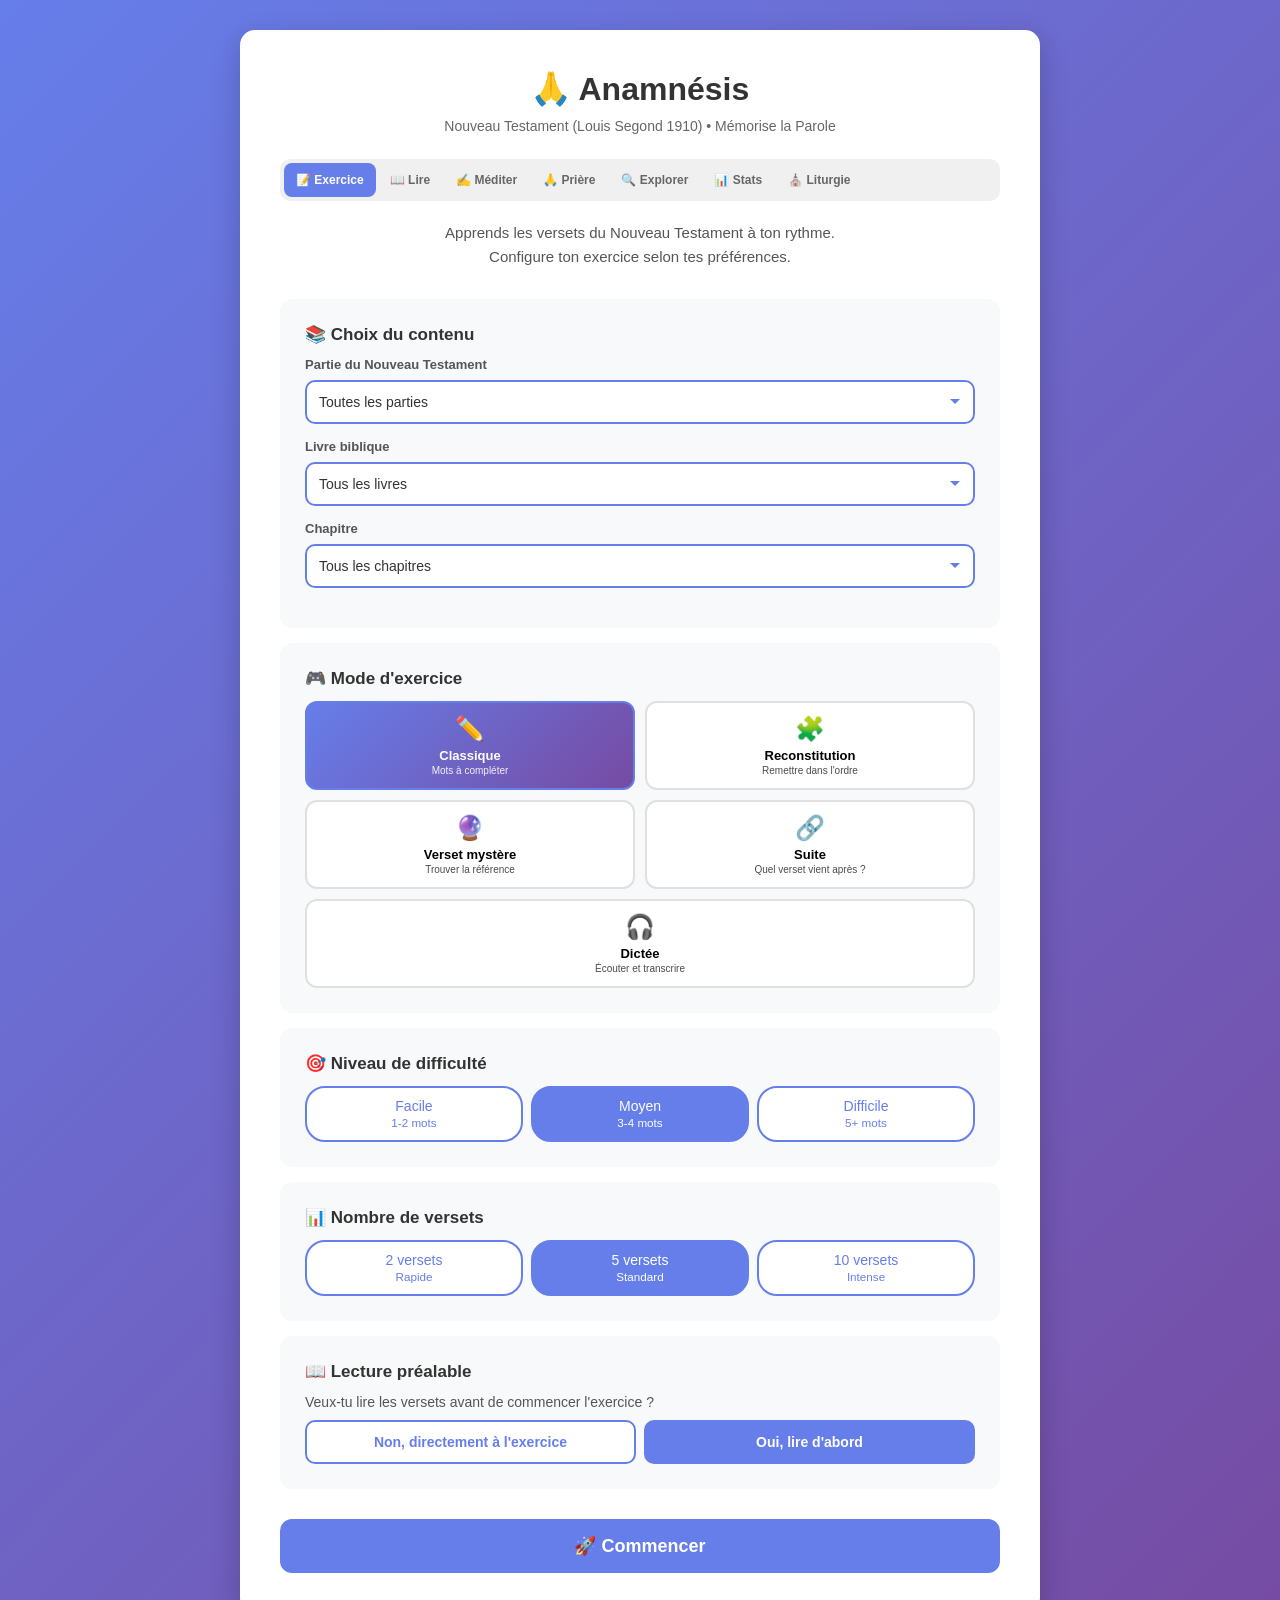
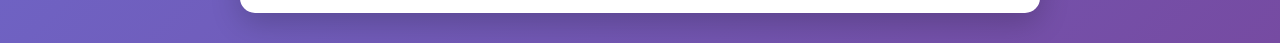
==== index.html @ 411be7fa "Add files via upload" ====
<!DOCTYPE html>
<!--
╔═══════════════════════════════════════════════════════════════════════════════╗
║                              🙏 ANAMNÉSIS                                     ║
║              Application de mémorisation du Nouveau Testament                 ║
║                                                                               ║
║  Créateur : Bienvenu d'Audiffret                                             ║
║  Version : 2.0 (Refactorisé)                                                  ║
║  Texte biblique : Louis Segond 1910 (Domaine public)                         ║
║  © 2024-2025 - Tous droits réservés                                          ║
╚═══════════════════════════════════════════════════════════════════════════════╝
-->
<html lang="fr">
<head>
    <meta charset="UTF-8">
    <meta name="viewport" content="width=device-width, initial-scale=1.0, user-scalable=no">
    <meta name="apple-mobile-web-app-capable" content="yes">
    <meta name="mobile-web-app-capable" content="yes">
    <meta name="author" content="Bienvenu d'Audiffret">
    <meta name="description" content="Anamnésis - Application de mémorisation du Nouveau Testament avec 5 modes d'exercice">
    <meta name="keywords" content="Bible, mémorisation, Nouveau Testament, Louis Segond, exercices bibliques">
    <title>🙏 Anamnésis</title>
    
    <!-- Styles -->
    <link rel="stylesheet" href="css/styles.css">
</head>
<body>
    <div class="container">
        <!-- Header (visible uniquement sur accueil) -->
        <div class="header" id="header">
            <h1>🙏 Anamnésis</h1>
            <p class="subtitle">Nouveau Testament (Louis Segond 1910) • Mémorise la Parole</p>
        </div>

        <!-- Page d'accueil avec onglets -->
        <div class="home-page" id="homePage">
            
            <!-- Onglets -->
            <div class="tabs-container">
                <button class="tab-btn active" data-tab="exercice">📝 Exercice</button>
                <button class="tab-btn" data-tab="lire">📖 Lire</button>
                <button class="tab-btn" data-tab="mediter">✍️ Méditer</button>
                <button class="tab-btn" data-tab="priere">🙏 Prière</button>
                <button class="tab-btn" data-tab="explorer">🔍 Explorer</button>
                <button class="tab-btn" data-tab="stats">📊 Stats</button>
                <button class="tab-btn" data-tab="liturgie">⛪ Liturgie</button>
            </div>

            <!-- Onglet Exercice -->
            <div class="tab-content active" id="tabExercice">
                <div class="welcome-text">
                    Apprends les versets du Nouveau Testament à ton rythme.<br>
                    Configure ton exercice selon tes préférences.
                </div>

            <!-- Sélection Partie et Livre -->
            <div class="config-section">
                <h2>📚 Choix du contenu</h2>
                
                <div class="dropdown-group">
                    <label class="dropdown-label" for="selectPartie">Partie du Nouveau Testament</label>
                    <select id="selectPartie">
                        <option value="toutes">Toutes les parties</option>
                        <option value="Évangiles">Évangiles</option>
                        <option value="Actes">Actes des Apôtres</option>
                        <option value="Épîtres de Paul">Épîtres de Paul</option>
                        <option value="Épîtres Générales">Épîtres Générales</option>
                        <option value="Apocalypse">Apocalypse</option>
                    </select>
                </div>

                <div class="dropdown-group">
                    <label class="dropdown-label" for="selectLivre">Livre biblique</label>
                    <select id="selectLivre">
                        <option value="tous">Tous les livres</option>
                    </select>
                </div>

                <div class="dropdown-group">
                    <label class="dropdown-label" for="selectChapitre">Chapitre</label>
                    <select id="selectChapitre">
                        <option value="tous">Tous les chapitres</option>
                    </select>
                </div>
            </div>

            <!-- Configuration 0: Mode d'exercice -->
            <div class="config-section">
                <h2>🎮 Mode d'exercice</h2>
                <div class="mode-grid">
                    <button class="mode-btn active" data-mode="classique">
                        <span class="mode-icon">✏️</span>
                        <span class="mode-name">Classique</span>
                        <span class="mode-desc">Mots à compléter</span>
                    </button>
                    <button class="mode-btn" data-mode="reconstitution">
                        <span class="mode-icon">🧩</span>
                        <span class="mode-name">Reconstitution</span>
                        <span class="mode-desc">Remettre dans l'ordre</span>
                    </button>
                    <button class="mode-btn" data-mode="mystere">
                        <span class="mode-icon">🔮</span>
                        <span class="mode-name">Verset mystère</span>
                        <span class="mode-desc">Trouver la référence</span>
                    </button>
                    <button class="mode-btn" data-mode="chaine">
                        <span class="mode-icon">🔗</span>
                        <span class="mode-name">Suite</span>
                        <span class="mode-desc">Quel verset vient après ?</span>
                    </button>
                    <button class="mode-btn" data-mode="audio">
                        <span class="mode-icon">🎧</span>
                        <span class="mode-name">Dictée</span>
                        <span class="mode-desc">Écouter et transcrire</span>
                    </button>
                </div>
            </div>

            <!-- Configuration 1: Difficulté (Classique, Reconstitution, Chaîne) -->
            <div class="config-section" id="configDifficulty">
                <h2>🎯 Niveau de difficulté</h2>
                <div class="option-group">
                    <button class="option-btn" data-difficulty="facile" id="diffFacile">
                        Facile<br><small id="diffFacileDesc">1-2 mots</small>
                    </button>
                    <button class="option-btn active" data-difficulty="moyen" id="diffMoyen">
                        Moyen<br><small id="diffMoyenDesc">3-4 mots</small>
                    </button>
                    <button class="option-btn" data-difficulty="difficile" id="diffDifficile">
                        Difficile<br><small id="diffDifficileDesc">5+ mots</small>
                    </button>
                </div>
            </div>

            <!-- Configuration 2: Longueur de série -->
            <div class="config-section" id="configSeries">
                <h2>📊 Nombre de versets</h2>
                <div class="option-group">
                    <button class="option-btn" data-series="2">
                        2 versets<br><small>Rapide</small>
                    </button>
                    <button class="option-btn active" data-series="5">
                        5 versets<br><small>Standard</small>
                    </button>
                    <button class="option-btn" data-series="10">
                        10 versets<br><small>Intense</small>
                    </button>
                </div>
            </div>

            <!-- Configuration 3: Lecture préalable (Classique, Reconstitution, Chaîne) -->
            <div class="config-section" id="configReading">
                <h2>📖 Lecture préalable</h2>
                <label class="toggle-label">Veux-tu lire les versets avant de commencer l'exercice ?</label>
                <div class="toggle-buttons">
                    <button class="toggle-btn" data-reading="false">
                        Non, directement à l'exercice
                    </button>
                    <button class="toggle-btn active" data-reading="true">
                        Oui, lire d'abord
                    </button>
                </div>
            </div>

            <button class="start-btn" id="startBtn">🚀 Commencer</button>
            </div>
            <!-- Fin onglet Exercice -->

            <!-- Onglet Lire -->
            <div class="tab-content" id="tabLire">
                <div class="welcome-text">
                    Lis la Parole de Dieu à ton rythme.<br>
                    Choisis un passage et laisse-toi inspirer.
                </div>

                <!-- Sélection pour lecture -->
                <div class="config-section">
                    <h2>📚 Choix du passage</h2>
                    
                    <div class="dropdown-group">
                        <label class="dropdown-label" for="lirePartie">Partie du Nouveau Testament</label>
                        <select id="lirePartie">
                            <option value="">-- Choisir une partie --</option>
                            <option value="Évangiles">Évangiles</option>
                            <option value="Actes">Actes</option>
                            <option value="Épîtres de Paul">Épîtres de Paul</option>
                            <option value="Épîtres Générales">Épîtres Générales</option>
                            <option value="Apocalypse">Apocalypse</option>
                        </select>
                    </div>

                    <div class="dropdown-group">
                        <label class="dropdown-label" for="lireLivre">Livre biblique</label>
                        <div class="select-with-info">
                            <select id="lireLivre" disabled>
                                <option value="">-- Choisir un livre --</option>
                            </select>
                            <button class="book-info-btn" id="bookInfoBtn" disabled title="À propos de ce livre">
                                ℹ️
                            </button>
                        </div>
                    </div>

                    <div class="dropdown-group">
                        <label class="dropdown-label" for="lireChapitre">Chapitre</label>
                        <select id="lireChapitre" disabled>
                            <option value="">-- Choisir un chapitre --</option>
                        </select>
                    </div>
                </div>

                <!-- Zone de lecture -->
                <div class="lecture-container" id="lectureContainer">
                    <div class="lecture-header" id="lectureHeader">
                        <!-- Titre du chapitre -->
                    </div>
                    <div class="lecture-content" id="lectureContent">
                        <div class="lecture-placeholder">
                            📖 Sélectionne une partie, un livre et un chapitre pour commencer la lecture.
                        </div>
                    </div>
                    <div class="lecture-nav" id="lectureNav">
                        <!-- Navigation entre chapitres -->
                    </div>
                </div>
            </div>
            <!-- Fin onglet Lire -->

            <!-- Modal info livre -->
            <div class="book-modal-overlay" id="bookModalOverlay">
                <div class="book-modal">
                    <button class="book-modal-close" id="bookModalClose">✕</button>
                    
                    <div class="book-modal-header" id="bookModalHeader">
                        <div class="book-modal-badge" id="bookModalBadge">Évangiles</div>
                        <h2 class="book-modal-title" id="bookModalTitle">Matthieu</h2>
                    </div>

                    <div class="book-modal-content" id="bookModalContent">
                        <!-- Contenu généré dynamiquement -->
                    </div>
                </div>
            </div>

            <!-- Onglet Méditer -->
            <div class="tab-content" id="tabMediter">
                <div class="welcome-text">
                    Prends un moment pour méditer la Parole.<br>
                    Laisse ce verset résonner dans ton cœur.
                </div>

                <!-- Verset à méditer -->
                <div class="meditation-card" id="meditationCard">
                    <div class="meditation-verset">
                        <div class="meditation-text" id="meditationText"></div>
                        <div class="meditation-reference" id="meditationReference"></div>
                    </div>
                    <button class="btn-nouveau-verset" id="nouveauVersetBtn">🔄 Autre verset</button>
                </div>

                <!-- Journal de méditation -->
                <div class="journal-section">
                    <h2>✍️ Ma méditation</h2>
                    <p class="journal-hint">Qu'est-ce que ce verset t'inspire ? Note tes réflexions...</p>
                    <textarea id="journalTextarea" placeholder="Écris ici ce que ce verset t'inspire, ce qu'il te dit aujourd'hui..."></textarea>
                    <button class="btn-primary" id="saveJournalBtn">💾 Sauvegarder</button>
                    <div class="journal-saved-msg" id="journalSavedMsg"></div>
                </div>

                <!-- Historique -->
                <div class="historique-section">
                    <h2>📚 Mon journal spirituel</h2>
                    <div class="historique-toggle">
                        <button class="btn-secondary" id="toggleHistoriqueBtn">▶ Voir mes méditations</button>
                        <button class="btn-danger-small" id="clearHistoriqueBtn" style="display:none;">🗑️ Tout effacer</button>
                    </div>
                    <div class="historique-list" id="historiqueList">
                        <!-- Liste des méditations -->
                    </div>
                </div>
            </div>
            <!-- Fin onglet Méditer -->

            <!-- Onglet Prière -->
            <div class="tab-content" id="tabPriere">
                <div class="welcome-text">
                    Un temps de prière avec le Seigneur.<br>
                    Chapelet, Lectio Divina, intentions et prières.
                </div>

                <!-- Bouton retour (visible quand dans une section) -->
                <button class="prayer-back-btn" id="prayerBackBtn" style="display: none;">
                    ◀ Retour
                </button>

                <!-- Accueil Prière -->
                <div class="prayer-home" id="prayerHome">
                    
                    <!-- Carte Trouve ton Verset (mise en avant) -->
                    <div class="trouve-verset-card" id="trouveTonVersetBtn">
                        <div class="trouve-verset-content">
                            <span class="trouve-verset-icon">✨</span>
                            <div class="trouve-verset-text">
                                <h3>Trouve ton Verset</h3>
                                <p>5 questions pour découvrir la parole qui t'est destinée aujourd'hui</p>
                            </div>
                            <span class="trouve-verset-arrow">→</span>
                        </div>
                    </div>
                    
                    <!-- Navigation par cartes -->
                    <div class="prayer-nav-grid">
                        <button class="prayer-nav-btn" data-section="chapelet">
                            <span class="prayer-nav-icon">📿</span>
                            <span class="prayer-nav-title">Chapelet</span>
                            <span class="prayer-nav-desc">Mystères du Rosaire</span>
                            <span class="prayer-nav-stat"><span id="chapeletCountDisplay">0</span> priés</span>
                        </button>
                        
                        <button class="prayer-nav-btn" data-section="lectio">
                            <span class="prayer-nav-icon">📖</span>
                            <span class="prayer-nav-title">Lectio Divina</span>
                            <span class="prayer-nav-desc">Prière contemplative</span>
                            <span class="prayer-nav-stat">~15 min</span>
                        </button>
                        
                        <button class="prayer-nav-btn" data-section="intentions">
                            <span class="prayer-nav-icon">💝</span>
                            <span class="prayer-nav-title">Intentions</span>
                            <span class="prayer-nav-desc">Carnet de prières</span>
                            <span class="prayer-nav-stat"><span id="intentionsCountDisplay">0</span> actives</span>
                        </button>
                        
                        <button class="prayer-nav-btn" data-section="collection">
                            <span class="prayer-nav-icon">📜</span>
                            <span class="prayer-nav-title">Prières</span>
                            <span class="prayer-nav-desc">Collection traditionnelle</span>
                            <span class="prayer-nav-stat">26 prières</span>
                        </button>
                    </div>



                </div>

                <!-- Contenu dynamique des sections -->
                <div class="prayer-content" id="prayerContent" style="display: none;">
                    <div id="prayerContentInner"></div>
                </div>

            </div>
            <!-- Fin onglet Prière -->

            <!-- Onglet Liturgie -->
            <div class="tab-content" id="tabLiturgie">
                <div class="welcome-text">
                    Calendrier liturgique et lectures du jour.<br>
                    Clique sur une date pour voir la messe.
                </div>

                <!-- Sélecteur de zone -->
                <div class="config-section">
                    <div class="dropdown-group">
                        <label class="dropdown-label" for="liturgieZone">Zone liturgique</label>
                        <select id="liturgieZone">
                            <option value="romain">Calendrier Romain</option>
                            <option value="france" selected>France</option>
                            <option value="belgique">Belgique</option>
                            <option value="suisse">Suisse</option>
                            <option value="canada">Canada</option>
                            <option value="luxembourg">Luxembourg</option>
                        </select>
                    </div>
                </div>

                <!-- Calendrier -->
                <div class="liturgie-calendar">
                    <div class="calendar-header">
                        <button class="cal-nav-btn" id="calPrevMonth">◀</button>
                        <span class="cal-month-title" id="calMonthTitle"></span>
                        <button class="cal-nav-btn" id="calNextMonth">▶</button>
                    </div>
                    <div class="calendar-weekdays">
                        <span>Dim</span><span>Lun</span><span>Mar</span><span>Mer</span><span>Jeu</span><span>Ven</span><span>Sam</span>
                    </div>
                    <div class="calendar-days" id="calendarDays"></div>
                </div>

                <!-- Affichage des lectures -->
                <div class="liturgie-content">
                    <div class="liturgie-date" id="liturgieDate"></div>
                    <div class="liturgie-frame-container">
                        <iframe id="liturgieFrame" src="" style="width:100%; height:500px; border:none; border-radius:10px; background:#fff;"></iframe>
                    </div>
                    <a id="liturgieLink" href="" target="_blank" class="btn-secondary" style="display:block; text-align:center; margin-top:10px;">
                        🔗 Ouvrir sur AELF.org
                    </a>
                </div>
            </div>
            <!-- Fin onglet Liturgie -->

            <!-- Onglet Explorer -->
            <div class="tab-content" id="tabExplorer">
                <div class="welcome-text">
                    Explore les 7957 versets du Nouveau Testament (Louis Segond 1910).<br>
                    Recherche, analyse et découvre la Parole.
                </div>

                <!-- Recherche -->
                <div class="search-box">
                    <h2>🔎 Rechercher des versets</h2>
                    <div class="search-input-container">
                        <input type="text" class="search-input" id="searchInput" placeholder="Ex: amour, foi, espérance (mots séparés par virgule)">
                        <span class="search-icon">🔍</span>
                    </div>
                    <div class="search-mode">
                        <label>
                            <input type="radio" name="searchMode" value="ET" checked>
                            Tous les mots (ET)
                        </label>
                        <label>
                            <input type="radio" name="searchMode" value="OU">
                            Au moins un (OU)
                        </label>
                    </div>
                </div>

                <!-- Filtres -->
                <div class="search-box">
                    <h2>📚 Filtrer par</h2>
                    <div class="filter-row">
                        <select id="explorePartie">
                            <option value="toutes">Toutes les parties</option>
                            <option value="Évangiles">Évangiles</option>
                            <option value="Actes">Actes</option>
                            <option value="Épîtres de Paul">Épîtres de Paul</option>
                            <option value="Épîtres Générales">Épîtres Générales</option>
                            <option value="Apocalypse">Apocalypse</option>
                        </select>
                        <select id="exploreLivre">
                            <option value="tous">Tous les livres</option>
                        </select>
                    </div>
                    <button class="search-btn" id="searchBtn">🔍 Rechercher</button>
                </div>

                <!-- Actions rapides -->
                <div class="quick-actions">
                    <h2>⚡ Actions rapides</h2>
                    <div class="action-buttons">
                        <button class="action-btn" id="countBtn">
                            <span class="icon">🔢</span>
                            Compter
                        </button>
                        <button class="action-btn" id="statsBtn">
                            <span class="icon">📊</span>
                            Stats
                        </button>
                        <button class="action-btn" id="wordsBtn">
                            <span class="icon">💬</span>
                            Mots fréquents
                        </button>
                    </div>
                </div>

                <!-- Résultats -->
                <div class="results-container" id="resultsContainer">
                    <div class="results-header">
                        <h2>📊 Résultats</h2>
                        <span class="results-count" id="resultsCount">0</span>
                    </div>
                    
                    <div class="results-summary" id="resultsSummary">
                        <!-- Répartition par livre -->
                    </div>

                    <button class="toggle-verses-btn" id="toggleVersesBtn">
                        ▶ Voir tous les versets
                    </button>

                    <div class="verses-list" id="versesList">
                        <!-- Liste des versets -->
                    </div>
                </div>
            </div>
            <!-- Fin onglet Explorer -->

            <!-- Onglet Stats -->
            <div class="tab-content" id="tabStats">
                <div class="welcome-text">
                    Suis ta progression et tes performances.<br>
                    Statistiques détaillées par mode d'exercice.
                </div>

                <!-- Stats globales -->
                <div class="stats-section">
                    <h2>🏆 Résumé global</h2>
                    <div class="stats-grid">
                        <div class="stat-card">
                            <span class="stat-card-value" id="totalVersets">0</span>
                            <span class="stat-card-label">Versets travaillés</span>
                        </div>
                        <div class="stat-card">
                            <span class="stat-card-value" id="totalSuccess">0%</span>
                            <span class="stat-card-label">Taux de réussite</span>
                        </div>
                        <div class="stat-card">
                            <span class="stat-card-value" id="totalSessions">0</span>
                            <span class="stat-card-label">Sessions</span>
                        </div>
                        <div class="stat-card">
                            <span class="stat-card-value" id="bestStreak">0</span>
                            <span class="stat-card-label">Meilleure série</span>
                        </div>
                    </div>
                </div>

                <!-- Stats par mode -->
                <div class="stats-section">
                    <h2>📊 Par mode d'exercice</h2>
                    
                    <div class="mode-stats-card">
                        <div class="mode-stats-header">
                            <span class="mode-stats-icon">✏️</span>
                            <span class="mode-stats-title">Classique</span>
                        </div>
                        <div class="mode-stats-body">
                            <div class="mode-stat">
                                <span class="mode-stat-value" id="classiqueVersets">0</span>
                                <span class="mode-stat-label">versets</span>
                            </div>
                            <div class="mode-stat">
                                <span class="mode-stat-value" id="classiqueSuccess">0%</span>
                                <span class="mode-stat-label">réussite</span>
                            </div>
                            <div class="mode-stat">
                                <span class="mode-stat-value" id="classiqueSessions">0</span>
                                <span class="mode-stat-label">sessions</span>
                            </div>
                        </div>
                    </div>

                    <div class="mode-stats-card">
                        <div class="mode-stats-header">
                            <span class="mode-stats-icon">🧩</span>
                            <span class="mode-stats-title">Reconstitution</span>
                        </div>
                        <div class="mode-stats-body">
                            <div class="mode-stat">
                                <span class="mode-stat-value" id="reconstitutionVersets">0</span>
                                <span class="mode-stat-label">versets</span>
                            </div>
                            <div class="mode-stat">
                                <span class="mode-stat-value" id="reconstitutionSuccess">0%</span>
                                <span class="mode-stat-label">réussite</span>
                            </div>
                            <div class="mode-stat">
                                <span class="mode-stat-value" id="reconstitutionSessions">0</span>
                                <span class="mode-stat-label">sessions</span>
                            </div>
                        </div>
                    </div>

                    <div class="mode-stats-card">
                        <div class="mode-stats-header">
                            <span class="mode-stats-icon">🔮</span>
                            <span class="mode-stats-title">Verset mystère</span>
                        </div>
                        <div class="mode-stats-body">
                            <div class="mode-stat">
                                <span class="mode-stat-value" id="mystereVersets">0</span>
                                <span class="mode-stat-label">versets</span>
                            </div>
                            <div class="mode-stat">
                                <span class="mode-stat-value" id="mystereSuccess">0%</span>
                                <span class="mode-stat-label">réussite</span>
                            </div>
                            <div class="mode-stat">
                                <span class="mode-stat-value" id="mystereSessions">0</span>
                                <span class="mode-stat-label">sessions</span>
                            </div>
                        </div>
                    </div>

                    <div class="mode-stats-card">
                        <div class="mode-stats-header">
                            <span class="mode-stats-icon">🔗</span>
                            <span class="mode-stats-title">Suite</span>
                        </div>
                        <div class="mode-stats-body">
                            <div class="mode-stat">
                                <span class="mode-stat-value" id="chaineVersetsStats">0</span>
                                <span class="mode-stat-label">versets</span>
                            </div>
                            <div class="mode-stat">
                                <span class="mode-stat-value" id="chaineSuccessStats">0%</span>
                                <span class="mode-stat-label">réussite</span>
                            </div>
                            <div class="mode-stat">
                                <span class="mode-stat-value" id="chaineSessionsStats">0</span>
                                <span class="mode-stat-label">sessions</span>
                            </div>
                        </div>
                    </div>

                    <div class="mode-stats-card">
                        <div class="mode-stats-header">
                            <span class="mode-stats-icon">🎧</span>
                            <span class="mode-stats-title">Dictée audio</span>
                        </div>
                        <div class="mode-stats-body">
                            <div class="mode-stat">
                                <span class="mode-stat-value" id="audioVersetsStats">0</span>
                                <span class="mode-stat-label">versets</span>
                            </div>
                            <div class="mode-stat">
                                <span class="mode-stat-value" id="audioSuccessStats">0%</span>
                                <span class="mode-stat-label">réussite</span>
                            </div>
                            <div class="mode-stat">
                                <span class="mode-stat-value" id="audioSessionsStats">0</span>
                                <span class="mode-stat-label">sessions</span>
                            </div>
                        </div>
                    </div>
                </div>

                <!-- Bouton reset -->
                <div class="stats-section">
                    <button class="btn-secondary" id="resetStatsBtn" style="width: 100%;">
                        🗑️ Réinitialiser toutes les statistiques
                    </button>
                </div>

                <!-- Crédits -->
                <div class="credits">
                    🙏 Anamnésis v1.0<br>
                    Créé par Bienvenu d'Audiffret<br>
                    Texte biblique : Louis Segond 1910 (Domaine public)
                </div>
            </div>
            <!-- Fin onglet Stats -->

        </div>

        <!-- Page de lecture préalable -->
        <div class="reading-page" id="readingPage">
            <div class="reading-header">
                <h2>📖 Lis ces versets</h2>
                <p>Prends le temps de les lire attentivement avant l'exercice</p>
            </div>

            <div class="verse-list" id="verseList"></div>

            <button class="btn-success" id="startExerciseBtn" style="width: 100%;">
                J'ai fini de lire, commencer l'exercice ✨
            </button>

            <div class="home-btn">
                <button id="homeBtn1">🏠 Retour à l'accueil</button>
            </div>
        </div>

        <!-- Page exercice -->
        <div class="exercise-page" id="exercisePage">
            <div class="exercise-header">
                <div class="reference" id="reference"></div>
                <div class="series-progress" id="seriesProgress"></div>
            </div>

            <div class="progress-bar">
                <div class="progress-fill" id="progressFill" style="width: 0%"></div>
            </div>

            <div class="verse-container">
                <div class="verse-text" id="verseContainer"></div>
            </div>

            <div class="hint" id="hint"></div>

            <div class="hint-checkbox-container" id="hintCheckboxClassique">
                <input type="checkbox" id="showFirstLetter">
                <label for="showFirstLetter">💡 Afficher indice première lettre</label>
            </div>

            <div id="message"></div>

            <div class="controls">
                <button class="btn-secondary" id="showBtn">Afficher le verset</button>
                <button class="btn-primary" id="checkBtn">Vérifier mes réponses</button>
                <button class="btn-success" id="nextBtn" style="display: none;">Verset suivant ✨</button>
            </div>

            <div class="home-btn">
                <button id="homeBtn2">🏠 Retour à l'accueil</button>
            </div>
        </div>

        <!-- Page résultats -->
        <div class="results-page" id="resultsPage">
            <div class="results-header">
                <h2>🎉 Série terminée !</h2>
                <div class="results-score" id="resultsScore"></div>
            </div>

            <div class="results-details" id="resultsDetails"></div>

            <button class="btn-success" id="restartBtn" style="width: 100%; margin-bottom: 15px;">
                Nouvelle série 🔄
            </button>

            <div class="home-btn">
                <button id="homeBtn3">🏠 Retour à l'accueil</button>
            </div>
        </div>

        <!-- Page Reconstitution -->
        <div class="exercise-page" id="reconstitutionPage">
            <div class="exercise-header">
                <div class="reference" id="reconstitutionRef"></div>
                <div class="series-progress" id="reconstitutionProgress"></div>
            </div>

            <div class="progress-bar">
                <div class="progress-fill" id="reconstitutionProgressFill" style="width: 0%"></div>
            </div>

            <!-- Zone de lecture préalable -->
            <div class="reading-preview" id="reconstitutionReading">
                <div class="reading-preview-title">📖 Lis attentivement ce verset :</div>
                <div class="reading-preview-text" id="reconstitutionReadingText"></div>
                <button class="btn-primary" id="reconstitutionStartExerciseBtn">J'ai lu, commencer l'exercice ✨</button>
            </div>

            <!-- Zone d'exercice -->
            <div class="exercise-zone" id="reconstitutionExercise" style="display: none;">
                <div class="reconstitution-zone">
                    <h3>📥 Place les mots dans l'ordre :</h3>
                    <div class="drop-zone" id="answerZone"></div>
                </div>

                <div class="reconstitution-zone">
                    <h3>📦 Mots disponibles :</h3>
                    <div class="drop-zone" id="wordsZone"></div>
                </div>

                <div id="reconstitutionMessage"></div>

                <div class="controls">
                    <button class="btn-secondary" id="reconstitutionResetBtn">🔄 Recommencer</button>
                    <button class="btn-primary" id="reconstitutionCheckBtn">✅ Vérifier</button>
                    <button class="btn-success" id="reconstitutionNextBtn" style="display: none;">Suivant ✨</button>
                </div>
            </div>

            <div class="home-btn">
                <button id="reconstitutionHomeBtn">🏠 Retour à l'accueil</button>
            </div>
        </div>

        <!-- Page Verset Mystère -->
        <div class="exercise-page" id="mysterePage">
            <div class="exercise-header">
                <div class="series-progress" id="mystereProgress"></div>
            </div>

            <div class="progress-bar">
                <div class="progress-fill" id="mystereProgressFill" style="width: 0%"></div>
            </div>

            <div class="mystere-verset">
                <div class="verset-text" id="mystereVersetText"></div>
            </div>

            <div class="mystere-form">
                <h3>🔮 D'où vient ce verset ?</h3>
                <div class="mystere-selects">
                    <div class="mystere-select-group">
                        <label>Livre :</label>
                        <select id="mystereLivre">
                            <option value="">-- Choisir --</option>
                        </select>
                    </div>
                    <div class="mystere-select-group">
                        <label>Chapitre :</label>
                        <select id="mystereChapitre" disabled>
                            <option value="">--</option>
                        </select>
                    </div>
                    <div class="mystere-select-group">
                        <label>Verset :</label>
                        <select id="mystereVerset" disabled>
                            <option value="">--</option>
                        </select>
                    </div>
                </div>

                <div class="mystere-indices">
                    <div class="mystere-indices-title">💡 Indices (réduisent les points)</div>
                    <div class="mystere-indices-btns">
                        <button class="indice-btn" id="indicePartie">📂 Partie</button>
                        <button class="indice-btn" id="indiceLivre">📖 Livre</button>
                        <button class="indice-btn" id="indiceChapitre">📄 Chapitre</button>
                    </div>
                </div>
            </div>

            <div id="mystereMessage"></div>

            <div class="controls" style="margin-top: 15px;">
                <button class="btn-primary" id="mystereCheckBtn">✅ Vérifier</button>
                <button class="btn-success" id="mystereNextBtn" style="display: none;">Suivant ✨</button>
            </div>

            <div class="home-btn">
                <button id="mystereHomeBtn">🏠 Retour à l'accueil</button>
            </div>
        </div>

        <!-- Page Chaîne de versets -->
        <div class="exercise-page" id="chainePage">
            <div class="exercise-header">
                <div class="reference" id="chaineTitle">Quel verset vient après ?</div>
                <div class="series-progress" id="chaineProgress"></div>
            </div>

            <div class="progress-bar">
                <div class="progress-fill" id="chaineProgressFill" style="width: 0%"></div>
            </div>

            <!-- Zone de lecture préalable -->
            <div class="reading-preview" id="chaineReading">
                <div class="reading-preview-title">📖 Lis attentivement ces versets :</div>
                <div class="reading-preview-list" id="chaineReadingList"></div>
                <button class="btn-primary" id="chaineStartExerciseBtn">J'ai lu, commencer l'exercice ✨</button>
            </div>

            <!-- Zone d'exercice QCM -->
            <div class="exercise-zone" id="chaineExercise" style="display: none;">
                <!-- Verset de référence -->
                <div class="suite-reference-card">
                    <div class="suite-reference-label">📖 Verset actuel :</div>
                    <div class="suite-reference-ref" id="suiteCurrentRef"></div>
                    <div class="suite-reference-text" id="suiteCurrentText"></div>
                </div>

                <!-- Question -->
                <div class="suite-question">
                    <span class="suite-question-icon">🤔</span>
                    <span>Quel verset vient <strong>juste après</strong> ?</span>
                </div>

                <!-- Options QCM -->
                <div class="suite-options" id="suiteOptions">
                    <!-- Les 4 options seront générées ici -->
                </div>

                <div id="chaineMessage"></div>

                <!-- Affichage de la bonne réponse après validation -->
                <div class="suite-correct-answer" id="suiteCorrectAnswer" style="display: none;">
                    <div class="suite-correct-label">✅ La bonne réponse était :</div>
                    <div class="suite-correct-ref" id="suiteCorrectRef"></div>
                    <div class="suite-correct-text" id="suiteCorrectText"></div>
                </div>

                <div class="controls">
                    <button class="btn-success" id="chaineNextBtn" style="display: none;">Question suivante ✨</button>
                </div>
            </div>

            <div class="home-btn">
                <button id="chaineHomeBtn">🏠 Retour à l'accueil</button>
            </div>
        </div>

        <!-- Page Audio/Dictée -->
        <div class="exercise-page" id="audioPage">
            <div class="exercise-header">
                <div class="reference" id="audioRef"></div>
                <div class="series-progress" id="audioProgress"></div>
            </div>

            <div class="progress-bar">
                <div class="progress-fill" id="audioProgressFill" style="width: 0%"></div>
            </div>

            <div class="audio-player">
                <button class="audio-play-btn" id="audioPlayBtn">▶️</button>
                <div class="audio-reference" id="audioReference"></div>
                <div class="audio-speed">
                    <button class="speed-btn" data-speed="0.7">🐢 Lent</button>
                    <button class="speed-btn active" data-speed="1">🚶 Normal</button>
                    <button class="speed-btn" data-speed="1.3">🏃 Rapide</button>
                </div>
            </div>

            <div class="dictee-zone">
                <h3>✍️ Transcris ce que tu entends :</h3>
                <textarea class="dictee-textarea" id="dicteeTextarea" placeholder="Écris le verset ici..."></textarea>
                <div class="dictee-result" id="dicteeResult" style="display: none;"></div>
                <div class="dictee-score" id="dicteeScore"></div>
            </div>

            <div class="controls">
                <button class="btn-secondary" id="audioReplayBtn">🔁 Réécouter</button>
                <button class="btn-primary" id="audioCheckBtn">✅ Vérifier</button>
                <button class="btn-success" id="audioNextBtn" style="display: none;">Suivant ✨</button>
            </div>

            <div class="home-btn">
                <button id="audioHomeBtn">🏠 Retour à l'accueil</button>
            </div>
        </div>
    </div>
    </div>

    <!-- Données bibliques -->
    <script src="data/versets-nt-lsg.js"></script>
    <script src="data/livres-info.js"></script>
    <script src="data/prieres.js"></script>
    <script src="data/versets-speciaux.js"></script>
    
    <!-- Configuration et état global -->
    <script src="js/config.js"></script>
    
    <!-- Internationalisation -->
    <script src="js/i18n/fr.js"></script>
    
    <!-- Modules principaux -->
    <script src="js/stats.js"></script>
    <script src="js/data.js"></script>
    <script src="js/ui.js"></script>
    
    <!-- Modes d'exercice -->
    <script src="js/exercises/classic.js"></script>
    <script src="js/exercises/reconstitution.js"></script>
    <script src="js/exercises/mystery.js"></script>
    <script src="js/exercises/suite.js"></script>
    <script src="js/exercises/dictation.js"></script>
    <script src="js/exercises/index.js"></script>
    
    <!-- Onglets -->
    <script src="js/tabs/read.js"></script>
    <script src="js/tabs/meditate.js"></script>
    <script src="js/tabs/prayer.js"></script>
    <script src="js/tabs/explore.js"></script>
    <script src="js/tabs/liturgy.js"></script>
    <script src="js/trouve-ton-verset.js"></script>
    
    <!-- Application principale (doit être chargé en dernier) -->
    <script src="js/app.js"></script>
</body>
</html>
---- css/styles.css ----
* {
    margin: 0;
    padding: 0;
    box-sizing: border-box;
    -webkit-tap-highlight-color: transparent;
}

body {
    font-family: -apple-system, BlinkMacSystemFont, 'Segoe UI', Roboto, sans-serif;
    background: linear-gradient(135deg, #667eea 0%, #764ba2 100%);
    min-height: 100vh;
    padding: 10px;
    overflow-x: hidden;
}

.container {
    background: white;
    border-radius: 15px;
    padding: 15px;
    max-width: 800px;
    margin: 0 auto;
    box-shadow: 0 10px 30px rgba(0, 0, 0, 0.2);
    min-height: calc(100vh - 20px);
}

/* Header - visible uniquement sur page d'accueil */
.header {
    transition: opacity 0.3s, height 0.3s;
}

.header.hidden {
    display: none;
}

h1 {
    color: #333;
    margin-bottom: 5px;
    text-align: center;
    font-size: 24px;
}

.subtitle {
    text-align: center;
    color: #666;
    margin-bottom: 15px;
    font-size: 13px;
}

.stats {
    display: grid;
    grid-template-columns: repeat(3, 1fr);
    gap: 8px;
    margin-bottom: 20px;
}

.stat {
    background: #f8f9fa;
    padding: 12px 8px;
    border-radius: 10px;
    text-align: center;
}

.stat-value {
    font-size: 20px;
    font-weight: bold;
    color: #667eea;
    display: block;
}

.stat-label {
    font-size: 10px;
    color: #666;
    margin-top: 3px;
    display: block;
}

/* Onglet Statistiques */
.stats-section {
    background: #f8f9fa;
    padding: 20px;
    border-radius: 12px;
    margin-bottom: 15px;
}

.stats-section h2 {
    font-size: 15px;
    color: #333;
    margin-bottom: 15px;
}

.stats-grid {
    display: grid;
    grid-template-columns: repeat(2, 1fr);
    gap: 10px;
}

.stat-card {
    background: white;
    padding: 15px 10px;
    border-radius: 10px;
    text-align: center;
    box-shadow: 0 2px 5px rgba(0,0,0,0.05);
}

.stat-card-value {
    font-size: 24px;
    font-weight: bold;
    color: #667eea;
    display: block;
}

.stat-card-label {
    font-size: 11px;
    color: #666;
    margin-top: 5px;
    display: block;
}

.mode-stats-card {
    background: white;
    border-radius: 10px;
    margin-bottom: 10px;
    overflow: hidden;
    box-shadow: 0 2px 5px rgba(0,0,0,0.05);
}

.mode-stats-header {
    background: linear-gradient(135deg, #667eea 0%, #764ba2 100%);
    color: white;
    padding: 12px 15px;
    display: flex;
    align-items: center;
    gap: 10px;
}

.mode-stats-icon {
    font-size: 20px;
}

.mode-stats-title {
    font-size: 14px;
    font-weight: 600;
}

.mode-stats-body {
    display: flex;
    padding: 15px;
    justify-content: space-around;
}

.mode-stat {
    text-align: center;
}

.mode-stat-value {
    font-size: 18px;
    font-weight: bold;
    color: #667eea;
    display: block;
}

.mode-stat-label {
    font-size: 10px;
    color: #888;
    margin-top: 3px;
    display: block;
}

/* Page d'accueil */
.home-page {
    display: block;
}

.home-page.hidden {
    display: none;
}

.welcome-text {
    text-align: center;
    color: #555;
    margin-bottom: 25px;
    font-size: 14px;
    line-height: 1.6;
}

/* Menus déroulants */
.dropdown-group {
    margin-bottom: 15px;
}

.dropdown-label {
    font-size: 13px;
    color: #555;
    margin-bottom: 8px;
    display: block;
    font-weight: 600;
}

select {
    width: 100%;
    padding: 12px;
    border: 2px solid #667eea;
    background: white;
    color: #333;
    border-radius: 10px;
    font-size: 14px;
    cursor: pointer;
    appearance: none;
    background-image: url('data:image/svg+xml;charset=UTF-8,<svg xmlns="http://www.w3.org/2000/svg" width="12" height="8" viewBox="0 0 12 8"><path fill="%23667eea" d="M1 1l5 5 5-5"/></svg>');
    background-repeat: no-repeat;
    background-position: right 12px center;
    padding-right: 35px;
}

select:focus {
    outline: none;
    border-color: #5568d3;
}

/* Onglets */
.tabs-container {
    display: flex;
    margin-bottom: 20px;
    background: #f0f0f0;
    border-radius: 10px;
    padding: 4px;
    gap: 2px;
    overflow-x: auto;
    -webkit-overflow-scrolling: touch;
    scrollbar-width: none;
}

.tabs-container::-webkit-scrollbar {
    display: none;
}

.tab-btn {
    flex: 0 0 auto;
    min-width: fit-content;
    padding: 10px 12px;
    border: none;
    background: transparent;
    font-size: 12px;
    font-weight: 600;
    color: #666;
    cursor: pointer;
    border-radius: 8px;
    transition: all 0.2s;
    white-space: nowrap;
}

.tab-btn.active {
    background: #667eea;
    color: white;
}

.tab-content {
    display: none;
}

.tab-content.active {
    display: block;
}

/* Page Explorer */
.search-box {
    background: #f8f9fa;
    padding: 20px;
    border-radius: 12px;
    margin-bottom: 15px;
}

.search-box h2 {
    font-size: 15px;
    color: #333;
    margin-bottom: 15px;
}

.search-input-container {
    position: relative;
    margin-bottom: 12px;
}

.search-input {
    width: 100%;
    padding: 14px 45px 14px 15px;
    border: 2px solid #667eea;
    border-radius: 10px;
    font-size: 15px;
    outline: none;
}

.search-input:focus {
    border-color: #5568d3;
    box-shadow: 0 0 0 3px rgba(102, 126, 234, 0.2);
}

.search-input::placeholder {
    color: #aaa;
}

.search-icon {
    position: absolute;
    right: 15px;
    top: 50%;
    transform: translateY(-50%);
    font-size: 18px;
}

.search-mode {
    display: flex;
    gap: 15px;
    margin-top: 10px;
}

.search-mode label {
    display: flex;
    align-items: center;
    gap: 6px;
    font-size: 13px;
    color: #555;
    cursor: pointer;
}

.search-mode input[type="radio"] {
    accent-color: #667eea;
}

.filter-row {
    display: flex;
    gap: 10px;
    margin-bottom: 15px;
}

.filter-row select {
    flex: 1;
}

.search-btn {
    width: 100%;
    padding: 14px;
    background: #667eea;
    color: white;
    border: none;
    border-radius: 10px;
    font-size: 15px;
    font-weight: 600;
    cursor: pointer;
    transition: background 0.2s;
}

.search-btn:hover {
    background: #5568d3;
}

/* Actions rapides */
.quick-actions {
    background: #f8f9fa;
    padding: 20px;
    border-radius: 12px;
    margin-bottom: 15px;
}

.quick-actions h2 {
    font-size: 15px;
    color: #333;
    margin-bottom: 15px;
}

.action-buttons {
    display: flex;
    gap: 10px;
    flex-wrap: wrap;
}

.action-btn {
    flex: 1;
    min-width: 90px;
    padding: 12px 10px;
    background: white;
    border: 2px solid #667eea;
    border-radius: 10px;
    font-size: 12px;
    font-weight: 600;
    color: #667eea;
    cursor: pointer;
    transition: all 0.2s;
    text-align: center;
}

.action-btn:hover {
    background: #667eea;
    color: white;
}

.action-btn .icon {
    display: block;
    font-size: 20px;
    margin-bottom: 5px;
}

/* Résultats */
.results-container {
    background: #f8f9fa;
    padding: 20px;
    border-radius: 12px;
    display: none;
}

.results-container.visible {
    display: block;
}

.results-header {
    display: flex;
    justify-content: space-between;
    align-items: center;
    margin-bottom: 15px;
}

.results-header h2 {
    font-size: 15px;
    color: #333;
    margin: 0;
}

.results-count {
    background: #667eea;
    color: white;
    padding: 4px 12px;
    border-radius: 20px;
    font-size: 13px;
    font-weight: 600;
}

.results-summary {
    background: white;
    padding: 15px;
    border-radius: 10px;
    margin-bottom: 15px;
}

.results-summary h3 {
    font-size: 14px;
    color: #333;
    margin-bottom: 10px;
}

.distribution-item {
    display: flex;
    justify-content: space-between;
    padding: 6px 0;
    border-bottom: 1px solid #eee;
    font-size: 13px;
}

.distribution-item:last-child {
    border-bottom: none;
}

.distribution-item .livre {
    color: #333;
}

.distribution-item .count {
    color: #667eea;
    font-weight: 600;
}

.toggle-verses-btn {
    width: 100%;
    padding: 12px;
    background: #667eea;
    color: white;
    border: none;
    border-radius: 10px;
    font-size: 14px;
    font-weight: 600;
    cursor: pointer;
    margin-bottom: 15px;
    transition: background 0.2s;
}

.toggle-verses-btn:hover {
    background: #5568d3;
}

.verses-list {
    max-height: 400px;
    overflow-y: auto;
}

.verses-list.visible {
    display: block;
}

/* Résultats de recherche */
.result-verse {
    background: white;
    padding: 15px;
    border-radius: 10px;
    margin-bottom: 10px;
    border-left: 4px solid #667eea;
    cursor: pointer;
    transition: transform 0.2s, box-shadow 0.2s;
    position: relative;
}

.result-verse:hover {
    transform: translateX(5px);
    box-shadow: 0 2px 8px rgba(102, 126, 234, 0.2);
}

.result-ref {
    font-weight: bold;
    color: #667eea;
    font-size: 13px;
    margin-bottom: 8px;
}

.result-text {
    color: #333;
    font-size: 14px;
    line-height: 1.6;
}

.result-text mark {
    background: #fff3cd;
    padding: 2px 4px;
    border-radius: 3px;
    font-weight: 500;
}

.no-results {
    text-align: center;
    color: #666;
    padding: 30px;
    font-size: 15px;
}

.results-more {
    text-align: center;
    color: #666;
    font-size: 13px;
    padding: 15px;
    font-style: italic;
}

.results-summary-title {
    font-size: 14px;
    font-weight: 600;
    color: #333;
    margin-bottom: 12px;
}

.results-by-book {
    display: flex;
    flex-wrap: wrap;
    gap: 8px;
}

.book-badge {
    background: #e8ecff;
    color: #667eea;
    padding: 6px 12px;
    border-radius: 20px;
    font-size: 12px;
    cursor: pointer;
    transition: all 0.2s;
}

.book-badge:hover {
    background: #667eea;
    color: white;
}

.book-badge strong {
    font-weight: 700;
}

.filter-active {
    background: #e8ecff;
    padding: 12px 15px;
    border-radius: 8px;
    margin-bottom: 15px;
    font-size: 14px;
    display: flex;
    justify-content: space-between;
    align-items: center;
}

.clear-filter-btn {
    background: #667eea;
    color: white;
    border: none;
    padding: 5px 12px;
    border-radius: 15px;
    font-size: 12px;
    cursor: pointer;
}

.clear-filter-btn:hover {
    background: #5568d3;
}

.copied-message {
    position: absolute;
    right: 10px;
    top: 50%;
    transform: translateY(-50%);
    background: #28a745;
    color: white;
    padding: 5px 10px;
    border-radius: 5px;
    font-size: 12px;
    animation: fadeInOut 1.5s ease;
}

@keyframes fadeInOut {
    0% { opacity: 0; }
    20% { opacity: 1; }
    80% { opacity: 1; }
    100% { opacity: 0; }
}

/* Word cloud */
.word-cloud {
    display: flex;
    flex-wrap: wrap;
    gap: 10px;
    justify-content: center;
    padding: 15px;
}

.word-item {
    color: #667eea;
    cursor: pointer;
    transition: all 0.2s;
    padding: 4px 8px;
    border-radius: 5px;
}

.word-item:hover {
    background: #e8ecff;
    transform: scale(1.1);
}

/* Stats chart */
.stats-chart {
    display: flex;
    flex-direction: column;
    gap: 12px;
}

.stat-bar {
    display: flex;
    align-items: center;
    gap: 10px;
}

.stat-label {
    min-width: 120px;
    font-size: 13px;
    color: #333;
}

.stat-bar-container {
    flex: 1;
    height: 20px;
    background: #e8ecff;
    border-radius: 10px;
    overflow: hidden;
}

.stat-bar-fill {
    height: 100%;
    background: linear-gradient(90deg, #667eea, #764ba2);
    border-radius: 10px;
    transition: width 0.5s ease;
}

.stat-value {
    min-width: 80px;
    text-align: right;
    font-size: 12px;
    color: #666;
}

.verse-item {
    background: white;
    padding: 15px;
    border-radius: 10px;
    margin-bottom: 10px;
}

.verse-item .verse-ref {
    font-weight: 700;
    color: #667eea;
    font-size: 13px;
    margin-bottom: 8px;
}

.verse-item .verse-text {
    font-size: 14px;
    color: #333;
    line-height: 1.6;
}

.highlight {
    background: linear-gradient(120deg, #ffd54f 0%, #ffecb3 100%);
    padding: 2px 5px;
    border-radius: 3px;
    font-weight: 600;
}

/* Stats affichage */
.stats-display {
    background: white;
    padding: 15px;
    border-radius: 10px;
}

.stats-display h3 {
    font-size: 14px;
    color: #667eea;
    margin-bottom: 12px;
}

.stat-row {
    display: flex;
    justify-content: space-between;
    padding: 8px 0;
    border-bottom: 1px solid #eee;
    font-size: 13px;
}

.stat-row:last-child {
    border-bottom: none;
}

.stat-row .label {
    color: #666;
}

.stat-row .value {
    font-weight: 600;
    color: #333;
}

/* Mots fréquents */
.words-cloud {
    display: flex;
    flex-wrap: wrap;
    gap: 8px;
    margin-top: 10px;
}

.word-tag {
    background: #e8eaf6;
    color: #667eea;
    padding: 6px 12px;
    border-radius: 20px;
    font-size: 12px;
    font-weight: 600;
}

.word-tag .word-count {
    background: #667eea;
    color: white;
    padding: 2px 6px;
    border-radius: 10px;
    margin-left: 5px;
    font-size: 10px;
}

/* Zone de lecture */
.lecture-container {
    background: #f8f9fa;
    padding: 20px;
    border-radius: 12px;
    margin-top: 15px;
}

.lecture-header {
    text-align: center;
    margin-bottom: 20px;
}

.lecture-header h2 {
    font-size: 20px;
    color: #667eea;
    margin-bottom: 5px;
}

.lecture-header .livre-info {
    font-size: 13px;
    color: #888;
}

.lecture-content {
    background: white;
    padding: 20px;
    border-radius: 10px;
    max-height: 500px;
    overflow-y: auto;
}

.lecture-placeholder {
    text-align: center;
    color: #999;
    padding: 40px 20px;
    font-size: 14px;
    line-height: 1.8;
}

.lecture-verset {
    margin-bottom: 12px;
    line-height: 1.7;
    font-size: 15px;
    color: #333;
}

.lecture-verset .verset-num {
    display: inline-block;
    font-weight: 700;
    color: #667eea;
    font-size: 12px;
    margin-right: 6px;
    vertical-align: super;
}

.lecture-nav {
    display: flex;
    justify-content: space-between;
    margin-top: 15px;
    gap: 10px;
}

.lecture-nav button {
    flex: 1;
    padding: 12px 15px;
    background: white;
    border: 2px solid #667eea;
    border-radius: 10px;
    font-size: 13px;
    font-weight: 600;
    color: #667eea;
    cursor: pointer;
    transition: all 0.2s;
}

.lecture-nav button:hover:not(:disabled) {
    background: #667eea;
    color: white;
}

.lecture-nav button:disabled {
    opacity: 0.4;
    cursor: not-allowed;
}

/* Onglet Méditer */
.meditation-card {
    background: linear-gradient(135deg, #667eea 0%, #764ba2 100%);
    padding: 30px 20px;
    border-radius: 15px;
    margin-bottom: 20px;
    text-align: center;
    color: white;
}

.meditation-periode {
    font-size: 12px;
    text-transform: uppercase;
    letter-spacing: 2px;
    opacity: 0.9;
    margin-bottom: 20px;
}

.meditation-verset {
    background: rgba(255,255,255,0.15);
    padding: 25px 20px;
    border-radius: 12px;
    margin-bottom: 20px;
}

.meditation-text {
    font-size: 18px;
    line-height: 1.7;
    font-style: italic;
    margin-bottom: 15px;
}

.meditation-reference {
    font-size: 14px;
    font-weight: 600;
    opacity: 0.9;
}

.btn-nouveau-verset {
    background: rgba(255,255,255,0.2);
    border: 2px solid rgba(255,255,255,0.5);
    color: white;
    padding: 10px 20px;
    border-radius: 25px;
    font-size: 13px;
    cursor: pointer;
    transition: all 0.2s;
}

.btn-nouveau-verset:hover {
    background: rgba(255,255,255,0.3);
}

.journal-section {
    background: #f8f9fa;
    padding: 20px;
    border-radius: 12px;
    margin-bottom: 15px;
}

.journal-section h2 {
    font-size: 15px;
    color: #333;
    margin-bottom: 8px;
}

.journal-hint {
    font-size: 13px;
    color: #888;
    margin-bottom: 12px;
}

.journal-section textarea {
    width: 100%;
    height: 120px;
    padding: 15px;
    border: 2px solid #e0e0e0;
    border-radius: 10px;
    font-size: 14px;
    font-family: inherit;
    resize: vertical;
    margin-bottom: 12px;
}

.journal-section textarea:focus {
    outline: none;
    border-color: #667eea;
}

.journal-section .btn-primary {
    width: 100%;
}

.journal-saved-msg {
    text-align: center;
    margin-top: 10px;
    font-size: 13px;
    padding: 10px;
    border-radius: 8px;
    display: none;
}

.journal-saved-msg.success {
    background: #d4edda;
    color: #155724;
}

.journal-saved-msg.warning {
    background: #fff3cd;
    color: #856404;
}

.historique-section {
    background: #f8f9fa;
    padding: 20px;
    border-radius: 12px;
}

.historique-section h2 {
    font-size: 15px;
    color: #333;
    margin-bottom: 15px;
}

.historique-toggle {
    display: flex;
    gap: 10px;
    align-items: center;
    flex-wrap: wrap;
    margin-bottom: 15px;
}

.historique-toggle .btn-secondary {
    flex: 1;
}

.historique-list {
    display: none;
    margin-top: 15px;
}

.historique-list.visible {
    display: block;
}

.no-history {
    text-align: center;
    color: #888;
    padding: 30px 20px;
    font-size: 14px;
    font-style: italic;
}

/* Carte de méditation dans l'historique */
.meditation-item {
    background: white;
    border-radius: 12px;
    margin-bottom: 15px;
    overflow: hidden;
    box-shadow: 0 2px 8px rgba(0,0,0,0.06);
    cursor: pointer;
    transition: all 0.2s;
    border: 1px solid #e8ecff;
}

.meditation-item:hover {
    box-shadow: 0 4px 15px rgba(102, 126, 234, 0.15);
    border-color: #667eea;
}

.meditation-header {
    display: flex;
    justify-content: space-between;
    align-items: flex-start;
    padding: 15px 15px 12px;
    background: linear-gradient(135deg, #f8f9ff 0%, #f0f4ff 100%);
    border-bottom: 1px solid #e8ecff;
}

.meditation-datetime {
    display: flex;
    flex-direction: column;
    gap: 2px;
}

.meditation-date {
    font-size: 13px;
    font-weight: 600;
    color: #333;
    text-transform: capitalize;
}

.meditation-time {
    font-size: 11px;
    color: #888;
}

.meditation-delete {
    background: transparent;
    border: none;
    padding: 5px;
    cursor: pointer;
    font-size: 14px;
    opacity: 0.5;
    transition: opacity 0.2s;
}

.meditation-delete:hover {
    opacity: 1;
}

.meditation-ref {
    padding: 12px 15px 8px;
    font-weight: 700;
    color: #667eea;
    font-size: 14px;
}

.meditation-verse-full {
    padding: 0 15px 15px;
    font-style: italic;
    color: #555;
    font-size: 14px;
    line-height: 1.7;
    border-bottom: 1px solid #f0f0f0;
}

.meditation-notes-section {
    padding: 15px;
    background: #fafbfc;
}

.meditation-notes-label {
    font-size: 11px;
    text-transform: uppercase;
    letter-spacing: 0.5px;
    color: #888;
    margin-bottom: 8px;
    font-weight: 600;
}

.meditation-notes-content {
    font-size: 14px;
    color: #333;
    line-height: 1.6;
    white-space: pre-wrap;
}

.btn-danger-small {
    background: #dc3545;
    color: white;
    border: none;
    padding: 8px 12px;
    border-radius: 8px;
    font-size: 12px;
    cursor: pointer;
}

.btn-danger-small:hover {
    background: #c82333;
}

/* Calendrier liturgique */
.liturgie-calendar {
    background: white;
    border-radius: 15px;
    padding: 15px;
    margin-bottom: 20px;
}

/* Réduire le calendrier sur tablette et ordinateur */
@media (min-width: 768px) {
    .liturgie-calendar {
        max-width: 320px;
        padding: 12px;
        margin: 0 auto 20px auto;
    }
    
    .calendar-header {
        margin-bottom: 10px;
    }
    
    .cal-month-title {
        font-size: 14px;
    }
    
    .cal-nav-btn {
        width: 28px;
        height: 28px;
        font-size: 12px;
    }
    
    .calendar-weekdays {
        font-size: 10px;
        margin-bottom: 6px;
    }
    
    .calendar-days {
        gap: 2px;
    }
    
    .calendar-day {
        font-size: 11px;
    }
    
    .liturgie-content iframe {
        height: 450px !important;
    }
}

/* Encore plus petit sur grand écran */
@media (min-width: 1024px) {
    .liturgie-calendar {
        max-width: 280px;
        padding: 10px;
    }
    
    .cal-month-title {
        font-size: 13px;
    }
    
    .cal-nav-btn {
        width: 26px;
        height: 26px;
        font-size: 11px;
    }
    
    .calendar-weekdays {
        font-size: 9px;
    }
    
    .calendar-day {
        font-size: 10px;
    }
}

.calendar-header {
    display: flex;
    justify-content: space-between;
    align-items: center;
    margin-bottom: 15px;
}

.cal-month-title {
    font-weight: 600;
    font-size: 16px;
    color: #333;
    text-transform: capitalize;
}

.cal-nav-btn {
    background: #667eea;
    color: white;
    border: none;
    width: 36px;
    height: 36px;
    border-radius: 50%;
    cursor: pointer;
    font-size: 14px;
}

.calendar-weekdays {
    display: grid;
    grid-template-columns: repeat(7, 1fr);
    text-align: center;
    font-size: 11px;
    color: #999;
    margin-bottom: 10px;
    font-weight: 600;
}

.calendar-days {
    display: grid;
    grid-template-columns: repeat(7, 1fr);
    gap: 4px;
}

.calendar-day {
    aspect-ratio: 1;
    display: flex;
    align-items: center;
    justify-content: center;
    border-radius: 50%;
    font-size: 13px;
    cursor: pointer;
    transition: all 0.2s;
}

.calendar-day:hover {
    background: #e0e0e0;
}

.calendar-day.today {
    background: #667eea;
    color: white;
    font-weight: 600;
}

.calendar-day.selected {
    background: #764ba2;
    color: white;
}

.calendar-day.sunday {
    color: #dc3545;
}

.calendar-day.other-month {
    color: #ccc;
}

.liturgie-content {
    background: white;
    border-radius: 15px;
    padding: 15px;
}

.liturgie-date {
    font-weight: 600;
    font-size: 14px;
    color: #667eea;
    margin-bottom: 15px;
    text-align: center;
    text-transform: capitalize;
}

.liturgie-frame-container {
    border-radius: 10px;
    overflow: hidden;
}

.credits {
    text-align: center;
    font-size: 11px;
    color: #999;
    margin-top: 20px;
    padding: 15px;
    line-height: 1.6;
}

/* Checkbox indice première lettre */
.hint-checkbox-container {
    display: flex;
    align-items: center;
    justify-content: center;
    margin: 15px 0;
    padding: 10px;
    background: #f0f4ff;
    border-radius: 10px;
}

.hint-checkbox-container input[type="checkbox"] {
    width: 18px;
    height: 18px;
    margin-right: 10px;
    accent-color: #667eea;
    cursor: pointer;
}

.hint-checkbox-container label {
    font-size: 13px;
    color: #555;
    cursor: pointer;
    user-select: none;
}

.first-letter-hint {
    color: #667eea;
    font-weight: 700;
    font-size: 14px;
    margin-right: 2px;
}

.config-section {
    background: #f8f9fa;
    padding: 20px;
    border-radius: 12px;
    margin-bottom: 15px;
}

.config-section h2 {
    font-size: 15px;
    color: #333;
    margin-bottom: 12px;
}

/* Grille des modes d'exercice */
.mode-grid {
    display: grid;
    grid-template-columns: repeat(2, 1fr);
    gap: 10px;
}

.mode-grid .mode-btn:last-child {
    grid-column: span 2;
}

.mode-btn {
    display: flex;
    flex-direction: column;
    align-items: center;
    padding: 12px 8px;
    border: 2px solid #e0e0e0;
    background: white;
    border-radius: 12px;
    cursor: pointer;
    transition: all 0.2s;
}

.mode-btn:hover {
    border-color: #667eea;
}

.mode-btn.active {
    border-color: #667eea;
    background: linear-gradient(135deg, #667eea 0%, #764ba2 100%);
    color: white;
}

.mode-btn .mode-icon {
    font-size: 24px;
    margin-bottom: 5px;
}

.mode-btn .mode-name {
    font-size: 13px;
    font-weight: 600;
}

.mode-btn .mode-desc {
    font-size: 10px;
    opacity: 0.7;
    margin-top: 2px;
}

.mode-btn.active .mode-desc {
    opacity: 0.9;
}

/* Mode Reconstitution - Drag & Drop */
.reconstitution-zone {
    background: white;
    border-radius: 12px;
    padding: 15px;
    margin-bottom: 15px;
}

.reconstitution-zone h3 {
    font-size: 13px;
    color: #666;
    margin-bottom: 10px;
}

.drop-zone {
    min-height: 80px;
    background: #f8f9fa;
    border: 2px dashed #ccc;
    border-radius: 10px;
    padding: 10px;
    display: flex;
    flex-wrap: wrap;
    gap: 8px;
    align-content: flex-start;
}

.drop-zone.drag-over {
    border-color: #667eea;
    background: #f0f4ff;
}

.word-chip {
    display: inline-block;
    padding: 8px 14px;
    background: #667eea;
    color: white;
    border-radius: 20px;
    font-size: 14px;
    cursor: grab;
    user-select: none;
    transition: all 0.2s;
    margin: 4px;
    touch-action: none;
    -webkit-user-select: none;
    -webkit-touch-callout: none;
}

.word-chip.block-chip {
    border-radius: 12px;
    padding: 10px 16px;
    background: linear-gradient(135deg, #667eea 0%, #764ba2 100%);
    box-shadow: 0 2px 8px rgba(102, 126, 234, 0.3);
    font-size: 13px;
    line-height: 1.4;
    max-width: 100%;
    text-align: center;
}

.word-chip:active {
    cursor: grabbing;
    transform: scale(1.05);
}

.word-chip.placed {
    background: #4caf50;
}

.word-chip.block-chip.placed {
    background: linear-gradient(135deg, #4caf50 0%, #2e7d32 100%);
}

.word-chip.fixed {
    background: #9e9e9e;
    cursor: default;
}

.word-chip.wrong {
    background: #f44336;
    animation: shake 0.3s;
}

.word-chip.block-chip.wrong {
    background: linear-gradient(135deg, #f44336 0%, #c62828 100%);
}

.word-chip.selected {
    transform: scale(1.08);
    box-shadow: 0 0 0 3px #fff, 0 0 0 6px #667eea;
    animation: pulse 0.5s infinite alternate;
}

.word-chip.touching {
    transform: scale(1.05);
    opacity: 0.9;
}

@keyframes pulse {
    from { box-shadow: 0 0 0 3px #fff, 0 0 0 6px #667eea; }
    to { box-shadow: 0 0 0 3px #fff, 0 0 0 8px #764ba2; }
}

.word-chip.touch-ghost {
    opacity: 0.95 !important;
    transform: scale(1.08) !important;
    box-shadow: 0 10px 30px rgba(102, 126, 234, 0.5) !important;
}

.drop-zone {
    transition: all 0.2s ease;
}

.drop-zone.drag-over {
    background: rgba(102, 126, 234, 0.15) !important;
    border-color: #667eea !important;
    transform: scale(1.02);
}

.word-slot {
    display: inline-flex;
    align-items: center;
    justify-content: center;
    min-width: 60px;
    height: 36px;
    background: #e0e0e0;
    border: 2px dashed #999;
    border-radius: 20px;
    font-size: 14px;
    color: #999;
}

.word-slot.filled {
    background: #667eea;
    border-style: solid;
    border-color: #667eea;
    color: white;
}

.word-slot.correct {
    background: #4caf50;
    border-color: #4caf50;
}

.word-slot.wrong {
    background: #f44336;
    border-color: #f44336;
}

/* Mode Mystère */
.mystere-verset {
    background: linear-gradient(135deg, #667eea 0%, #764ba2 100%);
    color: white;
    padding: 25px 20px;
    border-radius: 12px;
    margin-bottom: 20px;
    text-align: center;
}

.mystere-verset .verset-text {
    font-size: 17px;
    line-height: 1.7;
    font-style: italic;
}

.mystere-form {
    background: #f8f9fa;
    padding: 20px;
    border-radius: 12px;
}

.mystere-form h3 {
    font-size: 14px;
    color: #333;
    margin-bottom: 15px;
    text-align: center;
}

.mystere-selects {
    display: flex;
    flex-direction: column;
    gap: 12px;
}

.mystere-select-group {
    display: flex;
    align-items: center;
    gap: 10px;
}

.mystere-select-group label {
    font-size: 13px;
    font-weight: 600;
    color: #555;
    min-width: 70px;
}

.mystere-select-group select {
    flex: 1;
    padding: 10px;
    border: 2px solid #e0e0e0;
    border-radius: 8px;
    font-size: 14px;
}

.mystere-indices {
    margin-top: 15px;
    padding-top: 15px;
    border-top: 1px solid #ddd;
}

.mystere-indices-title {
    font-size: 12px;
    color: #888;
    margin-bottom: 10px;
    text-align: center;
}

.mystere-indices-btns {
    display: flex;
    gap: 8px;
    justify-content: center;
}

.indice-btn {
    padding: 8px 12px;
    background: #fff;
    border: 1px solid #ddd;
    border-radius: 8px;
    font-size: 11px;
    cursor: pointer;
    transition: all 0.2s;
}

.indice-btn:hover:not(:disabled) {
    border-color: #667eea;
    color: #667eea;
}

.indice-btn:disabled {
    opacity: 0.5;
    cursor: not-allowed;
}

.indice-btn.used {
    background: #667eea;
    color: white;
    border-color: #667eea;
}

.indice-btn.auto-revealed {
    background: #6c757d;
    color: white;
    border-color: #6c757d;
    opacity: 0.8;
}

.indice-btn.auto-revealed::after {
    content: ' ✓';
    font-size: 10px;
}

/* Mode Suite (Quel verset vient après ?) */
.suite-reference-card {
    background: linear-gradient(135deg, #667eea 0%, #764ba2 100%);
    color: white;
    padding: 20px;
    border-radius: 12px;
    margin-bottom: 20px;
    text-align: center;
}

.suite-reference-label {
    font-size: 12px;
    opacity: 0.9;
    margin-bottom: 8px;
}

.suite-reference-ref {
    font-size: 16px;
    font-weight: 700;
    margin-bottom: 10px;
}

.suite-reference-text {
    font-size: 17px;
    line-height: 1.6;
    font-style: italic;
}

.suite-question {
    text-align: center;
    font-size: 16px;
    color: #333;
    margin-bottom: 20px;
    padding: 15px;
    background: #f8f9fa;
    border-radius: 10px;
}

.suite-question-icon {
    font-size: 24px;
    display: block;
    margin-bottom: 8px;
}

.suite-options {
    display: flex;
    flex-direction: column;
    gap: 12px;
    margin-bottom: 20px;
}

.suite-option {
    background: white;
    border: 2px solid #e0e0e0;
    border-radius: 12px;
    padding: 15px;
    text-align: left;
    font-size: 14px;
    line-height: 1.5;
    cursor: pointer;
    transition: all 0.2s ease;
    position: relative;
}

.suite-option:hover:not(.disabled) {
    border-color: #667eea;
    background: #f8f9ff;
    transform: translateX(5px);
}

.suite-option:active:not(.disabled) {
    transform: scale(0.98);
}

.suite-option.selected {
    border-color: #667eea;
    background: #e8edff;
}

.suite-option.correct {
    border-color: #4caf50;
    background: #e8f5e9;
    cursor: default;
}

.suite-option.correct::before {
    content: '✅';
    position: absolute;
    right: 15px;
    top: 50%;
    transform: translateY(-50%);
    font-size: 20px;
}

.suite-option.wrong {
    border-color: #f44336;
    background: #ffebee;
    cursor: default;
}

.suite-option.wrong::before {
    content: '❌';
    position: absolute;
    right: 15px;
    top: 50%;
    transform: translateY(-50%);
    font-size: 20px;
}

.suite-option.disabled {
    opacity: 0.6;
    cursor: default;
}

.suite-option-letter {
    display: inline-flex;
    align-items: center;
    justify-content: center;
    width: 28px;
    height: 28px;
    background: #667eea;
    color: white;
    border-radius: 50%;
    font-weight: 700;
    font-size: 14px;
    margin-right: 12px;
    flex-shrink: 0;
}

.suite-option.correct .suite-option-letter {
    background: #4caf50;
}

.suite-option.wrong .suite-option-letter {
    background: #f44336;
}

.suite-option-text {
    display: inline;
}

.suite-correct-answer {
    background: #e8f5e9;
    border: 2px solid #4caf50;
    border-radius: 12px;
    padding: 15px;
    margin-bottom: 15px;
    text-align: center;
}

.suite-correct-label {
    font-size: 13px;
    color: #2e7d32;
    margin-bottom: 8px;
    font-weight: 600;
}

.suite-correct-ref {
    font-size: 15px;
    font-weight: 700;
    color: #1b5e20;
    margin-bottom: 8px;
}

.suite-correct-text {
    font-size: 14px;
    line-height: 1.5;
    color: #333;
    font-style: italic;
}

/* Mode Audio/Dictée */
.audio-player {
    background: linear-gradient(135deg, #667eea 0%, #764ba2 100%);
    padding: 30px 20px;
    border-radius: 12px;
    text-align: center;
    color: white;
    margin-bottom: 20px;
}

.audio-play-btn {
    width: 80px;
    height: 80px;
    border-radius: 50%;
    background: rgba(255,255,255,0.2);
    border: 3px solid white;
    color: white;
    font-size: 30px;
    cursor: pointer;
    transition: all 0.2s;
    margin-bottom: 15px;
}

.audio-play-btn:hover {
    background: rgba(255,255,255,0.3);
    transform: scale(1.05);
}

.audio-play-btn:disabled {
    opacity: 0.5;
    cursor: not-allowed;
}

.audio-speed {
    display: flex;
    justify-content: center;
    gap: 10px;
    margin-top: 15px;
}

.speed-btn {
    padding: 8px 15px;
    background: rgba(255,255,255,0.2);
    border: 1px solid rgba(255,255,255,0.5);
    color: white;
    border-radius: 20px;
    font-size: 12px;
    cursor: pointer;
    transition: all 0.2s;
}

.speed-btn.active {
    background: white;
    color: #667eea;
}

.audio-reference {
    font-size: 14px;
    opacity: 0.9;
    margin-top: 10px;
}

.dictee-zone {
    background: #f8f9fa;
    padding: 20px;
    border-radius: 12px;
}

.dictee-zone h3 {
    font-size: 14px;
    color: #333;
    margin-bottom: 12px;
}

.dictee-textarea {
    width: 100%;
    height: 120px;
    padding: 15px;
    border: 2px solid #e0e0e0;
    border-radius: 10px;
    font-size: 15px;
    font-family: inherit;
    resize: vertical;
    line-height: 1.6;
}

.dictee-textarea:focus {
    outline: none;
    border-color: #667eea;
}

.dictee-result {
    margin-top: 15px;
    padding: 15px;
    background: white;
    border-radius: 10px;
    font-size: 14px;
    line-height: 1.7;
}

.dictee-result .correct-word {
    color: #4caf50;
}

.dictee-result .wrong-word {
    color: #f44336;
    text-decoration: line-through;
}

.dictee-result .missing-word {
    color: #ff9800;
    font-weight: 600;
}

.dictee-score {
    text-align: center;
    margin-top: 10px;
    font-size: 13px;
    color: #666;
}

@keyframes shake {
    0%, 100% { transform: translateX(0); }
    25% { transform: translateX(-5px); }
    75% { transform: translateX(5px); }
}

.option-group {
    display: flex;
    gap: 8px;
    flex-wrap: wrap;
    justify-content: center;
}

.option-btn {
    padding: 10px 16px;
    border: 2px solid #667eea;
    background: white;
    color: #667eea;
    border-radius: 20px;
    font-size: 13px;
    cursor: pointer;
    transition: all 0.2s;
    white-space: nowrap;
    flex: 1;
    min-width: 80px;
    text-align: center;
}

.option-btn.active {
    background: #667eea;
    color: white;
}

.option-btn:active {
    transform: scale(0.95);
}

.toggle-section {
    margin-top: 15px;
    padding-top: 15px;
    border-top: 1px solid #ddd;
}

.toggle-label {
    font-size: 14px;
    color: #555;
    margin-bottom: 10px;
    display: block;
}

.toggle-buttons {
    display: flex;
    gap: 8px;
}

.toggle-btn {
    flex: 1;
    padding: 12px;
    border: 2px solid #667eea;
    background: white;
    color: #667eea;
    border-radius: 10px;
    font-size: 14px;
    font-weight: 600;
    cursor: pointer;
    transition: all 0.2s;
}

.toggle-btn.active {
    background: #667eea;
    color: white;
}

.start-btn {
    width: 100%;
    padding: 16px;
    background: #667eea;
    color: white;
    border: none;
    border-radius: 12px;
    font-size: 18px;
    font-weight: 600;
    cursor: pointer;
    transition: all 0.2s;
    margin-top: 15px;
}

.start-btn:active {
    transform: scale(0.98);
    background: #5568d3;
}

/* Page de lecture préalable */
.reading-page {
    display: none;
}

.reading-page.active {
    display: block;
    animation: slideIn 0.3s ease-out;
}

/* Zone de lecture préalable (dans les modes) */
.reading-preview {
    background: linear-gradient(135deg, #667eea 0%, #764ba2 100%);
    padding: 25px 20px;
    border-radius: 12px;
    margin-bottom: 20px;
    color: white;
    text-align: center;
}

.reading-preview-title {
    font-size: 14px;
    opacity: 0.9;
    margin-bottom: 15px;
}

.reading-preview-text {
    background: rgba(255,255,255,0.15);
    padding: 20px 15px;
    border-radius: 10px;
    font-size: 16px;
    line-height: 1.7;
    margin-bottom: 20px;
    text-align: left;
}

.reading-preview-list {
    max-height: 300px;
    overflow-y: auto;
    margin-bottom: 20px;
}

.reading-preview-list .verse-item {
    background: rgba(255,255,255,0.15);
    border-left-color: rgba(255,255,255,0.5);
    color: white;
    text-align: left;
}

.reading-preview-list .verse-ref {
    color: rgba(255,255,255,0.9);
}

.reading-preview-list .verse-text {
    color: white;
}

.reading-preview .btn-primary {
    background: white;
    color: #667eea;
}

.reading-preview .btn-primary:hover {
    background: #f0f0f0;
}

/* Styles pour les versets dans reading-preview */
.reading-verse-item {
    background: rgba(255,255,255,0.15);
    padding: 15px;
    border-radius: 8px;
    margin-bottom: 12px;
    text-align: left;
    border-left: 3px solid rgba(255,255,255,0.5);
}

.reading-verse-ref {
    font-weight: bold;
    font-size: 13px;
    color: rgba(255,255,255,0.9);
    margin-bottom: 8px;
}

.reading-verse-text {
    color: white;
    font-size: 15px;
    line-height: 1.6;
}

.reading-preview-text {
    background: rgba(255,255,255,0.1);
    padding: 15px;
    border-radius: 10px;
    font-size: 16px;
    line-height: 1.7;
    margin-bottom: 20px;
    text-align: left;
    color: white;
    max-height: 350px;
    overflow-y: auto;
}

.reading-header {
    text-align: center;
    margin-bottom: 20px;
}

.reading-header h2 {
    font-size: 18px;
    color: #333;
    margin-bottom: 5px;
}

.reading-header p {
    font-size: 13px;
    color: #666;
}

.verse-list {
    margin-bottom: 20px;
}

.verse-item {
    background: #f8f9fa;
    padding: 20px 15px;
    border-radius: 10px;
    margin-bottom: 15px;
    border-left: 4px solid #667eea;
}

.verse-ref {
    font-size: 14px;
    font-weight: bold;
    color: #667eea;
    margin-bottom: 8px;
}

.verse-text {
    font-size: 15px;
    line-height: 1.7;
    color: #333;
}

/* Page exercice */
.exercise-page {
    display: none;
}

.exercise-page.active {
    display: block;
    animation: slideIn 0.3s ease-out;
}

.exercise-header {
    text-align: center;
    margin-bottom: 15px;
}

.reference {
    font-size: 16px;
    color: #667eea;
    font-weight: 600;
}

.series-progress {
    font-size: 12px;
    color: #999;
    margin-top: 3px;
}

.progress-bar {
    width: 100%;
    height: 8px;
    background: #e9ecef;
    border-radius: 4px;
    overflow: hidden;
    margin-bottom: 20px;
}

.progress-fill {
    height: 100%;
    background: linear-gradient(90deg, #667eea, #764ba2);
    transition: width 0.5s;
}

.verse-container {
    background: #f8f9fa;
    padding: 20px 15px;
    border-radius: 10px;
    margin-bottom: 20px;
    line-height: 2;
    font-size: 16px;
    min-height: 180px;
    display: flex;
    align-items: center;
    justify-content: center;
}

.verse-text {
    text-align: center;
}

.word {
    display: inline;
}

.blank {
    display: inline-block;
    border-bottom: 2px solid #667eea;
    /* min-width: 70px; */ 
    height: 32px;
    margin: 0 3px;
    vertical-align: bottom;
}

.blank input {
    border: none;
    background: transparent;
    width: 100%;
    height: 100%;
    font-size: 16px;
    text-align: left;
    padding-left: 5px;
    outline: none;
}

.blank.correct {
    border-bottom-color: #28a745;
    background: #d4edda;
}

.blank.incorrect,
.blank.wrong {
    border-bottom-color: #dc3545;
    background: #f8d7da;
}

.hint {
    text-align: center;
    color: #666;
    font-style: italic;
    margin-bottom: 20px;
    font-size: 13px;
}

.message {
    text-align: center;
    padding: 12px;
    border-radius: 8px;
    margin-bottom: 15px;
    font-weight: bold;
    font-size: 14px;
}

.message.success {
    background: #d4edda;
    color: #155724;
}

.message.error {
    background: #f8d7da;
    color: #721c24;
}

.message.info {
    background: #d1ecf1;
    color: #0c5460;
}

.controls {
    display: flex;
    flex-direction: column;
    gap: 10px;
    margin-bottom: 30px;
}

button {
    padding: 14px 20px;
    border: none;
    border-radius: 10px;
    font-size: 16px;
    font-weight: 500;
    cursor: pointer;
    transition: all 0.2s;
    touch-action: manipulation;
}

button:active {
    transform: scale(0.98);
}

.btn-primary {
    background: #667eea;
    color: white;
}

.btn-primary:active {
    background: #5568d3;
}

.btn-secondary {
    background: #6c757d;
    color: white;
}

.btn-secondary:active {
    background: #5a6268;
}

.btn-success {
    background: #28a745;
    color: white;
}

.btn-success:active {
    background: #218838;
}

/* Page résultats */
.results-page {
    display: none;
    text-align: center;
}

.results-page.active {
    display: block;
    animation: slideIn 0.3s ease-out;
}

.results-header {
    margin-bottom: 30px;
}

.results-header h2 {
    font-size: 24px;
    color: #333;
    margin-bottom: 10px;
}

.results-score {
    font-size: 48px;
    font-weight: bold;
    color: #667eea;
    margin-bottom: 10px;
}

.results-details {
    background: #f8f9fa;
    padding: 20px;
    border-radius: 12px;
    margin-bottom: 20px;
}

.result-item {
    display: flex;
    justify-content: space-between;
    padding: 10px 0;
    border-bottom: 1px solid #ddd;
}

.result-item:last-child {
    border-bottom: none;
}

.result-label {
    color: #666;
    font-size: 14px;
}

.result-value {
    color: #333;
    font-weight: bold;
    font-size: 14px;
}

/* Bouton retour accueil */
.home-btn {
    text-align: center;
    padding-top: 20px;
    border-top: 1px solid #eee;
}

.home-btn button {
    background: transparent;
    color: #999;
    font-size: 13px;
    padding: 10px 20px;
    border: 1px solid #ddd;
}

.home-btn button:active {
    background: #f8f9fa;
}

/* Animations */
@keyframes slideIn {
    from {
        opacity: 0;
        transform: translateY(20px);
    }
    to {
        opacity: 1;
        transform: translateY(0);
    }
}

/* Desktop responsive */
@media (min-width: 768px) {
    body {
        padding: 30px;
    }

    .container {
        padding: 40px;
        min-height: auto;
    }

    h1 {
        font-size: 32px;
        margin-bottom: 10px;
    }

    .subtitle {
        font-size: 14px;
        margin-bottom: 25px;
    }

    .stats {
        gap: 15px;
        margin-bottom: 30px;
    }

    .stat {
        padding: 20px;
    }

    .stat-value {
        font-size: 28px;
    }

    .stat-label {
        font-size: 12px;
    }

    .welcome-text {
        font-size: 15px;
        margin-bottom: 30px;
    }

    .config-section {
        padding: 25px;
    }

    .config-section h2 {
        font-size: 17px;
    }

    .verse-container {
        padding: 30px 25px;
        font-size: 18px;
        min-height: 220px;
    }

    .verse-item {
        padding: 25px 20px;
    }

    .verse-text {
        font-size: 16px;
    }

    .controls {
        flex-direction: row;
    }

    .option-btn {
        font-size: 14px;
        min-width: 100px;
    }
}

/* ═══════════════════════════════════════════════════════════════════════════
   MODAL INFO LIVRE
   ═══════════════════════════════════════════════════════════════════════════ */

/* Sélecteur avec bouton info */
.select-with-info {
    display: flex;
    gap: 8px;
    align-items: center;
}

.select-with-info select {
    flex: 1;
}

.book-info-btn {
    width: 40px;
    height: 40px;
    border: none;
    border-radius: 10px;
    background: linear-gradient(135deg, #667eea 0%, #764ba2 100%);
    color: white;
    font-size: 16px;
    cursor: pointer;
    transition: all 0.2s;
    display: flex;
    align-items: center;
    justify-content: center;
}

.book-info-btn:hover:not(:disabled) {
    transform: scale(1.05);
    box-shadow: 0 4px 12px rgba(102, 126, 234, 0.4);
}

.book-info-btn:disabled {
    background: #ccc;
    cursor: not-allowed;
    opacity: 0.5;
}

/* Overlay de la modal */
.book-modal-overlay {
    position: fixed;
    top: 0;
    left: 0;
    right: 0;
    bottom: 0;
    background: rgba(0, 0, 0, 0.6);
    backdrop-filter: blur(4px);
    display: flex;
    align-items: center;
    justify-content: center;
    z-index: 1000;
    opacity: 0;
    visibility: hidden;
    transition: all 0.3s ease;
    padding: 20px;
}

.book-modal-overlay.visible {
    opacity: 1;
    visibility: visible;
}

/* Modal */
.book-modal {
    background: white;
    border-radius: 20px;
    max-width: 600px;
    width: 100%;
    max-height: 85vh;
    overflow: hidden;
    box-shadow: 0 20px 60px rgba(0, 0, 0, 0.3);
    transform: scale(0.9) translateY(20px);
    transition: transform 0.3s ease;
    display: flex;
    flex-direction: column;
}

.book-modal-overlay.visible .book-modal {
    transform: scale(1) translateY(0);
}

/* Bouton fermer */
.book-modal-close {
    position: absolute;
    top: 15px;
    right: 15px;
    width: 36px;
    height: 36px;
    border: none;
    border-radius: 50%;
    background: rgba(255, 255, 255, 0.9);
    color: #333;
    font-size: 18px;
    cursor: pointer;
    transition: all 0.2s;
    z-index: 10;
}

.book-modal-close:hover {
    background: white;
    transform: scale(1.1);
}

/* Header de la modal */
.book-modal-header {
    background: linear-gradient(135deg, #667eea 0%, #764ba2 100%);
    padding: 30px 25px;
    color: white;
    text-align: center;
    position: relative;
}

.book-modal-badge {
    display: inline-block;
    padding: 5px 15px;
    border-radius: 20px;
    font-size: 12px;
    font-weight: 600;
    text-transform: uppercase;
    letter-spacing: 0.5px;
    margin-bottom: 10px;
    background: rgba(255, 255, 255, 0.2);
}

.book-modal-title {
    font-size: 28px;
    font-weight: 700;
    margin: 0;
}

/* Contenu de la modal */
.book-modal-content {
    padding: 25px;
    overflow-y: auto;
    flex: 1;
}

/* Infos rapides */
.book-info-quick {
    display: grid;
    gap: 12px;
    margin-bottom: 25px;
}

.info-item {
    display: flex;
    align-items: flex-start;
    gap: 10px;
    padding: 10px 12px;
    background: #f8f9fa;
    border-radius: 10px;
}

.info-icon {
    font-size: 16px;
    flex-shrink: 0;
}

.info-label {
    font-weight: 600;
    color: #667eea;
    min-width: 90px;
    font-size: 13px;
}

.info-value {
    color: #333;
    font-size: 13px;
    line-height: 1.4;
}

/* Sections */
.book-info-section {
    margin-bottom: 20px;
}

.book-info-section h3 {
    font-size: 15px;
    color: #333;
    margin: 0 0 12px 0;
    display: flex;
    align-items: center;
    gap: 8px;
}

.book-info-section p {
    color: #555;
    font-size: 14px;
    line-height: 1.7;
    margin: 0;
}

/* Thèmes */
.book-themes {
    display: flex;
    flex-wrap: wrap;
    gap: 8px;
}

.book-theme {
    background: linear-gradient(135deg, #e8ecff 0%, #f0e8ff 100%);
    color: #667eea;
    padding: 6px 14px;
    border-radius: 20px;
    font-size: 12px;
    font-weight: 500;
}

/* Détails dépliables */
.book-info-details {
    margin-bottom: 15px;
    border: 1px solid #e8ecff;
    border-radius: 12px;
    overflow: hidden;
}

.book-info-details summary {
    padding: 14px 16px;
    background: #f8f9fa;
    cursor: pointer;
    font-weight: 600;
    font-size: 14px;
    color: #333;
    display: flex;
    align-items: center;
    gap: 8px;
    transition: background 0.2s;
}

.book-info-details summary:hover {
    background: #e8ecff;
}

.book-info-details[open] summary {
    border-bottom: 1px solid #e8ecff;
}

/* Structure du livre */
.book-structure {
    padding: 15px;
}

.structure-item {
    display: flex;
    align-items: center;
    gap: 12px;
    padding: 10px 0;
    border-bottom: 1px solid #f0f0f0;
}

.structure-item:last-child {
    border-bottom: none;
}

.structure-chapters {
    background: #667eea;
    color: white;
    padding: 4px 10px;
    border-radius: 6px;
    font-size: 12px;
    font-weight: 600;
    min-width: 60px;
    text-align: center;
}

.structure-title {
    color: #333;
    font-size: 13px;
}

/* Versets clés */
.book-key-verses {
    padding: 15px;
}

.key-verse {
    display: flex;
    align-items: center;
    gap: 12px;
    padding: 12px;
    margin-bottom: 8px;
    background: #f8f9fa;
    border-radius: 10px;
    cursor: pointer;
    transition: all 0.2s;
    border-left: 3px solid #667eea;
}

.key-verse:last-child {
    margin-bottom: 0;
}

.key-verse:hover {
    background: #e8ecff;
    transform: translateX(5px);
}

.key-verse-ref {
    font-weight: 600;
    color: #667eea;
    font-size: 13px;
    min-width: 100px;
}

.key-verse-title {
    color: #555;
    font-size: 13px;
}

/* Responsive */
@media (max-width: 480px) {
    .book-modal {
        max-height: 90vh;
        border-radius: 15px;
    }

    .book-modal-header {
        padding: 25px 20px;
    }

    .book-modal-title {
        font-size: 24px;
    }

    .book-modal-content {
        padding: 20px;
    }

    .info-item {
        flex-direction: column;
        gap: 4px;
    }

    .info-label {
        min-width: auto;
    }

    .key-verse {
        flex-direction: column;
        align-items: flex-start;
        gap: 6px;
    }

    .key-verse-ref {
        min-width: auto;
    }
}

/* ═══════════════════════════════════════════════════════════════════════════
   ONGLET PRIÈRE
   ═══════════════════════════════════════════════════════════════════════════ */

/* Bouton retour */
.prayer-back-btn {
    display: flex;
    align-items: center;
    gap: 8px;
    background: transparent;
    border: none;
    color: #667eea;
    font-size: 14px;
    font-weight: 600;
    cursor: pointer;
    padding: 10px 0;
    margin-bottom: 15px;
}

.prayer-back-btn:hover {
    color: #764ba2;
}

/* Grille de navigation */
.prayer-nav-grid {
    display: grid;
    grid-template-columns: repeat(2, 1fr);
    gap: 12px;
    margin-bottom: 20px;
}

.prayer-nav-btn {
    display: flex;
    flex-direction: column;
    align-items: center;
    padding: 20px 15px;
    background: white;
    border: 2px solid #e8ecff;
    border-radius: 16px;
    cursor: pointer;
    transition: all 0.2s;
}

.prayer-nav-btn:hover {
    border-color: #667eea;
    transform: translateY(-2px);
    box-shadow: 0 4px 15px rgba(102, 126, 234, 0.15);
}

.prayer-nav-icon {
    font-size: 32px;
    margin-bottom: 8px;
}

.prayer-nav-title {
    font-size: 14px;
    font-weight: 700;
    color: #333;
    margin-bottom: 4px;
}

.prayer-nav-desc {
    font-size: 11px;
    color: #888;
    margin-bottom: 8px;
}

.prayer-nav-stat {
    font-size: 11px;
    color: #667eea;
    font-weight: 600;
    background: #f0f4ff;
    padding: 4px 10px;
    border-radius: 10px;
}

/* Section Louange */
.louange-section {
    background: linear-gradient(135deg, #fff9e6 0%, #fff5d6 100%);
    padding: 20px;
    border-radius: 16px;
    border: 1px solid #f0e6c0;
}

.louange-section h3 {
    font-size: 14px;
    color: #8b7355;
    margin-bottom: 12px;
}

.louange-input-group {
    display: flex;
    gap: 10px;
}

.louange-input-group input {
    flex: 1;
    padding: 12px 15px;
    border: 2px solid #e8dcc0;
    border-radius: 25px;
    font-size: 14px;
    background: white;
}

.louange-input-group input:focus {
    outline: none;
    border-color: #d4c4a0;
}

.btn-louange {
    width: 45px;
    height: 45px;
    border: none;
    border-radius: 50%;
    background: linear-gradient(135deg, #f6d365 0%, #fda085 100%);
    color: white;
    font-size: 18px;
    cursor: pointer;
    transition: transform 0.2s;
}

.btn-louange:hover {
    transform: scale(1.1);
}

/* ═══════════════════════════════════════════════════════════════════════════
   CHAPELET VISUEL
   ═══════════════════════════════════════════════════════════════════════════ */

/* Page d'accueil chapelet */
.chapelet-home {
    padding-bottom: 20px;
}

.chapelet-home-header {
    text-align: center;
    margin-bottom: 25px;
}

.chapelet-home-header h2 {
    font-size: 22px;
    color: #333;
    margin: 0 0 8px;
}

.chapelet-home-header p {
    font-size: 14px;
    color: #888;
    margin: 0;
}

/* Cartes des mystères */
.mysteres-cards {
    display: grid;
    grid-template-columns: repeat(2, 1fr);
    gap: 12px;
    margin-bottom: 25px;
}

.mystere-select-card {
    position: relative;
    background: white;
    border: 2px solid #e8ecff;
    border-radius: 16px;
    padding: 20px 15px;
    cursor: pointer;
    transition: all 0.3s;
    overflow: hidden;
}

.mystere-select-card::before {
    content: '';
    position: absolute;
    top: 0;
    left: 0;
    right: 0;
    height: 4px;
    background: var(--mystere-color);
}

.mystere-select-card:hover {
    transform: translateY(-3px);
    box-shadow: 0 8px 25px rgba(0,0,0,0.1);
    border-color: var(--mystere-color);
}

.mystere-select-card.today {
    border-color: var(--mystere-color);
    background: linear-gradient(to bottom, rgba(255,255,255,1) 0%, rgba(248,249,255,1) 100%);
}

.mystere-card-inner {
    text-align: center;
}

.mystere-select-icon {
    font-size: 36px;
    margin-bottom: 10px;
}

.mystere-select-name {
    font-size: 14px;
    font-weight: 700;
    color: #333;
    margin-bottom: 4px;
}

.mystere-select-day {
    font-size: 11px;
    color: #888;
}

.today-badge {
    position: absolute;
    top: 10px;
    right: 10px;
    background: var(--mystere-color);
    color: white;
    font-size: 9px;
    font-weight: 700;
    padding: 3px 8px;
    border-radius: 10px;
    text-transform: uppercase;
}

/* Stats bar */
.chapelet-stats-bar {
    display: flex;
    justify-content: center;
    gap: 30px;
    padding: 20px;
    background: linear-gradient(135deg, #f8f9ff 0%, #f0f4ff 100%);
    border-radius: 16px;
}

.chapelet-stats-bar .stat-item {
    display: flex;
    flex-direction: column;
    align-items: center;
    gap: 4px;
}

.chapelet-stats-bar .stat-icon {
    font-size: 24px;
}

.chapelet-stats-bar .stat-value {
    font-size: 24px;
    font-weight: 700;
    color: #667eea;
}

.chapelet-stats-bar .stat-label {
    font-size: 11px;
    color: #888;
}

/* ═══════════════════════════════════════════════════════════════════════════
   CHAPELET MODAL VISUEL
   ═══════════════════════════════════════════════════════════════════════════ */

.chapelet-visual-overlay {
    position: fixed;
    top: 0;
    left: 0;
    right: 0;
    bottom: 0;
    background: rgba(0,0,0,0.85);
    z-index: 2000;
    display: flex;
    align-items: center;
    justify-content: center;
    opacity: 0;
    visibility: hidden;
    transition: all 0.3s;
}

.chapelet-visual-overlay.visible {
    opacity: 1;
    visibility: visible;
}

.chapelet-visual {
    width: 100%;
    max-width: 420px;
    max-height: 95vh;
    background: #1a1a2e;
    border-radius: 24px;
    overflow: hidden;
    display: flex;
    flex-direction: column;
}

/* Header mystère */
.chapelet-visual-header {
    padding: 20px;
    color: white;
    text-align: center;
    position: relative;
}

.chapelet-close {
    position: absolute;
    top: 15px;
    right: 15px;
    background: rgba(255,255,255,0.2);
    border: none;
    color: white;
    width: 36px;
    height: 36px;
    border-radius: 50%;
    font-size: 18px;
    cursor: pointer;
    transition: background 0.2s;
}

.chapelet-close:hover {
    background: rgba(255,255,255,0.3);
}

.mystere-badge {
    display: inline-block;
    background: rgba(255,255,255,0.2);
    padding: 4px 12px;
    border-radius: 12px;
    font-size: 11px;
    font-weight: 600;
    margin-bottom: 8px;
}

.chapelet-visual-header h2 {
    font-size: 20px;
    margin: 0 0 8px;
}

.chapelet-visual-header p {
    font-size: 13px;
    opacity: 0.9;
    margin: 0;
    line-height: 1.5;
}

/* Zone du rosaire visuel */
.rosary-visual {
    padding: 25px 15px;
    display: flex;
    justify-content: center;
}

.rosary-beads {
    position: relative;
    display: flex;
    flex-direction: column;
    align-items: center;
}

.rosary-cross {
    font-size: 32px;
    margin-bottom: 15px;
    filter: drop-shadow(0 2px 4px rgba(0,0,0,0.3));
}

/* Arc de perles */
.rosary-arc {
    display: flex;
    gap: 8px;
    flex-wrap: wrap;
    justify-content: center;
    max-width: 320px;
}

.dizaine {
    display: flex;
    align-items: center;
    gap: 4px;
    padding: 6px 10px;
    background: rgba(255,255,255,0.05);
    border-radius: 25px;
    transition: all 0.3s;
}

.dizaine.current {
    background: rgba(255,255,255,0.15);
    box-shadow: 0 0 20px rgba(255,255,255,0.1);
}

.dizaine.done {
    opacity: 0.5;
}

.small-beads {
    display: flex;
    gap: 3px;
}

/* Perles style bois d'olivier */
.bead {
    border-radius: 50%;
    transition: all 0.3s;
    position: relative;
}

.bead.big {
    width: 18px;
    height: 18px;
    background: linear-gradient(145deg, #8B7355 0%, #6B5344 50%, #4A3728 100%);
    box-shadow: 
        inset 2px 2px 4px rgba(255,255,255,0.2),
        inset -2px -2px 4px rgba(0,0,0,0.3),
        0 2px 4px rgba(0,0,0,0.3);
}

.bead.small {
    width: 12px;
    height: 12px;
    background: linear-gradient(145deg, #9B8465 0%, #7B6454 50%, #5A4738 100%);
    box-shadow: 
        inset 1px 1px 2px rgba(255,255,255,0.2),
        inset -1px -1px 2px rgba(0,0,0,0.3),
        0 1px 3px rgba(0,0,0,0.3);
}

/* Perle active - pulse doré */
.bead.active {
    animation: beadPulse 1.5s ease-in-out infinite;
    box-shadow: 
        0 0 15px rgba(255,215,0,0.6),
        0 0 30px rgba(255,215,0,0.3),
        inset 2px 2px 4px rgba(255,255,255,0.3);
}

.bead.active.big {
    background: linear-gradient(145deg, #FFD700 0%, #DAA520 50%, #B8860B 100%);
}

.bead.active.small {
    background: linear-gradient(145deg, #FFD700 0%, #DAA520 50%, #B8860B 100%);
}

@keyframes beadPulse {
    0%, 100% {
        transform: scale(1);
        box-shadow: 
            0 0 15px rgba(255,215,0,0.6),
            0 0 30px rgba(255,215,0,0.3);
    }
    50% {
        transform: scale(1.15);
        box-shadow: 
            0 0 25px rgba(255,215,0,0.8),
            0 0 50px rgba(255,215,0,0.4);
    }
}

/* Perle priée - dorée statique */
.bead.prayed {
    background: linear-gradient(145deg, #DAA520 0%, #B8860B 50%, #8B6914 100%);
    box-shadow: 
        inset 2px 2px 4px rgba(255,255,255,0.2),
        0 1px 3px rgba(0,0,0,0.3);
}

/* Zone de prière */
.prayer-zone {
    background: rgba(255,255,255,0.05);
    margin: 0 15px;
    border-radius: 16px;
    padding: 20px;
    flex: 1;
    overflow-y: auto;
    max-height: 200px;
}

.prayer-header {
    display: flex;
    align-items: center;
    justify-content: center;
    gap: 10px;
    margin-bottom: 15px;
}

.prayer-icon {
    font-size: 24px;
}

.prayer-name {
    font-size: 16px;
    font-weight: 700;
    color: white;
}

.prayer-counter {
    background: rgba(255,255,255,0.2);
    padding: 4px 10px;
    border-radius: 10px;
    font-size: 12px;
    color: white;
    font-weight: 600;
}

.prayer-text {
    font-size: 14px;
    line-height: 1.8;
    color: rgba(255,255,255,0.85);
    text-align: center;
}

/* Barre de progression */
.chapelet-progress-bar {
    margin: 15px;
    height: 8px;
    background: rgba(255,255,255,0.1);
    border-radius: 4px;
    position: relative;
    overflow: hidden;
}

.progress-fill {
    height: 100%;
    background: linear-gradient(90deg, #FFD700, #FFA500);
    border-radius: 4px;
    transition: width 0.3s ease;
}

.progress-text {
    position: absolute;
    right: 10px;
    top: 50%;
    transform: translateY(-50%);
    font-size: 10px;
    color: white;
    font-weight: 600;
}

/* Contrôles */
.chapelet-controls {
    display: flex;
    gap: 10px;
    padding: 15px;
    background: rgba(0,0,0,0.3);
}

.ctrl-btn {
    background: rgba(255,255,255,0.1);
    border: none;
    color: white;
    border-radius: 12px;
    padding: 14px;
    font-size: 16px;
    cursor: pointer;
    transition: all 0.2s;
}

.ctrl-btn:hover {
    background: rgba(255,255,255,0.2);
}

.ctrl-btn.main-btn {
    flex: 1;
    display: flex;
    align-items: center;
    justify-content: center;
    gap: 10px;
    background: linear-gradient(135deg, #667eea 0%, #764ba2 100%);
    font-weight: 600;
}

.ctrl-btn.main-btn:hover {
    transform: scale(1.02);
}

.ctrl-btn.auto-btn.active {
    background: #4CAF50;
}

.ctrl-btn .btn-text {
    font-size: 15px;
}

.ctrl-btn .btn-icon {
    font-size: 14px;
}

/* Écran de fin */
.chapelet-complete-screen {
    display: flex;
    flex-direction: column;
    align-items: center;
    justify-content: center;
    padding: 40px 30px;
    text-align: center;
    min-height: 100%;
    background: linear-gradient(135deg, #1a1a2e 0%, #16213e 100%);
    position: relative;
    overflow: hidden;
}

.complete-glow {
    position: absolute;
    width: 300px;
    height: 300px;
    background: radial-gradient(circle, rgba(255,215,0,0.3) 0%, transparent 70%);
    top: 50%;
    left: 50%;
    transform: translate(-50%, -50%);
    animation: glowPulse 3s ease-in-out infinite;
}

@keyframes glowPulse {
    0%, 100% { opacity: 0.5; transform: translate(-50%, -50%) scale(1); }
    50% { opacity: 1; transform: translate(-50%, -50%) scale(1.2); }
}

.complete-rosary {
    font-size: 80px;
    margin-bottom: 20px;
    position: relative;
    z-index: 1;
    animation: floatUp 2s ease-in-out infinite;
}

@keyframes floatUp {
    0%, 100% { transform: translateY(0); }
    50% { transform: translateY(-10px); }
}

.chapelet-complete-screen h2 {
    font-size: 26px;
    color: white;
    margin: 0 0 10px;
    position: relative;
    z-index: 1;
}

.complete-mystere-name {
    color: #FFD700;
    font-size: 16px;
    margin: 0 0 20px;
    position: relative;
    z-index: 1;
}

.complete-blessing {
    color: rgba(255,255,255,0.8);
    font-size: 14px;
    line-height: 1.6;
    margin: 0 0 30px;
    position: relative;
    z-index: 1;
}

.complete-stats-row {
    display: flex;
    gap: 40px;
    margin-bottom: 30px;
    position: relative;
    z-index: 1;
}

.complete-stat {
    text-align: center;
}

.complete-stat .stat-number {
    font-size: 36px;
    font-weight: 700;
    color: #FFD700;
}

.complete-stat .stat-text {
    font-size: 12px;
    color: rgba(255,255,255,0.6);
}

.complete-btn {
    background: linear-gradient(135deg, #FFD700 0%, #FFA500 100%);
    color: #1a1a2e;
    border: none;
    padding: 16px 40px;
    border-radius: 30px;
    font-size: 16px;
    font-weight: 700;
    cursor: pointer;
    position: relative;
    z-index: 1;
    transition: transform 0.2s;
}

.complete-btn:hover {
    transform: scale(1.05);
}

/* ═══════════════════════════════════════════════════════════════════════════
   LECTIO DIVINA
   ═══════════════════════════════════════════════════════════════════════════ */

.lectio-container {
    padding-bottom: 20px;
}

.lectio-intro {
    text-align: center;
    margin-bottom: 25px;
}

.lectio-intro h2 {
    font-size: 20px;
    color: #333;
    margin: 0 0 10px;
}

.lectio-intro p {
    font-size: 13px;
    color: #666;
    line-height: 1.6;
}

.lectio-steps-preview {
    display: flex;
    justify-content: space-between;
    margin-bottom: 25px;
    padding: 15px;
    background: #f8f9fa;
    border-radius: 12px;
}

.lectio-step-preview {
    display: flex;
    flex-direction: column;
    align-items: center;
    gap: 6px;
}

.step-icon {
    width: 40px;
    height: 40px;
    border-radius: 50%;
    display: flex;
    align-items: center;
    justify-content: center;
    font-size: 18px;
    color: white;
}

.step-name {
    font-size: 11px;
    font-weight: 600;
    color: #333;
}

.step-duration {
    font-size: 10px;
    color: #888;
}

.lectio-verse-selection {
    margin-bottom: 20px;
}

.lectio-verse-selection h3 {
    font-size: 14px;
    color: #333;
    margin: 0 0 12px;
}

.verse-options {
    display: flex;
    gap: 10px;
}

.verse-option-btn {
    flex: 1;
    padding: 12px;
    border: 2px solid #e8ecff;
    border-radius: 10px;
    background: white;
    font-size: 13px;
    cursor: pointer;
    transition: all 0.2s;
}

.verse-option-btn.active {
    border-color: #667eea;
    background: #f0f4ff;
    color: #667eea;
}

.btn-start-lectio {
    width: 100%;
    padding: 16px;
    background: linear-gradient(135deg, #667eea 0%, #764ba2 100%);
    color: white;
    border: none;
    border-radius: 12px;
    font-size: 15px;
    font-weight: 600;
    cursor: pointer;
}

/* Lectio active */
.lectio-active {
    background: white;
    border-radius: 16px;
    overflow: hidden;
    box-shadow: 0 4px 20px rgba(0,0,0,0.1);
}

.lectio-active-header {
    padding: 25px 20px;
    color: white;
    text-align: center;
}

.lectio-step-info .step-number {
    font-size: 11px;
    opacity: 0.8;
    text-transform: uppercase;
    letter-spacing: 1px;
}

.lectio-step-info h2 {
    font-size: 24px;
    margin: 8px 0;
}

.lectio-step-info p {
    font-size: 14px;
    opacity: 0.9;
    margin: 0;
}

.lectio-timer {
    font-size: 36px;
    font-weight: 700;
    margin-top: 15px;
    font-family: monospace;
}

.lectio-progress {
    display: flex;
    justify-content: center;
    gap: 20px;
    padding: 20px;
    background: #f8f9fa;
}

.progress-step {
    display: flex;
    flex-direction: column;
    align-items: center;
    opacity: 0.4;
}

.progress-step.active,
.progress-step.done {
    opacity: 1;
}

.progress-step .progress-icon {
    width: 36px;
    height: 36px;
    background: var(--step-color);
    border-radius: 50%;
    display: flex;
    align-items: center;
    justify-content: center;
    font-size: 16px;
}

.lectio-verse-display {
    padding: 25px 20px;
    text-align: center;
    border-bottom: 1px solid #f0f0f0;
}

.lectio-verse-display .verse-text {
    font-size: 16px;
    font-style: italic;
    color: #333;
    line-height: 1.7;
    margin-bottom: 10px;
}

.lectio-verse-display .verse-ref {
    font-size: 13px;
    color: #667eea;
    font-weight: 600;
}

.lectio-instruction {
    padding: 20px;
    text-align: center;
}

.lectio-instruction p {
    font-size: 14px;
    color: #666;
    line-height: 1.6;
    margin: 0;
}

.lectio-notes {
    padding: 0 20px 20px;
}

.lectio-notes textarea {
    width: 100%;
    height: 100px;
    padding: 15px;
    border: 2px solid #e8ecff;
    border-radius: 10px;
    font-size: 14px;
    resize: vertical;
}

.lectio-controls {
    display: flex;
    gap: 10px;
    padding: 20px;
    border-top: 1px solid #f0f0f0;
}

.btn-lectio-control {
    flex: 1;
    padding: 14px;
    border: 2px solid #e8ecff;
    border-radius: 10px;
    background: white;
    font-size: 14px;
    cursor: pointer;
    transition: all 0.2s;
}

.btn-lectio-control.primary {
    background: linear-gradient(135deg, #667eea 0%, #764ba2 100%);
    color: white;
    border: none;
}

/* Lectio complete */
.lectio-complete {
    text-align: center;
    padding: 40px 20px;
}

.lectio-complete .complete-icon {
    font-size: 60px;
    margin-bottom: 20px;
}

.lectio-complete h2 {
    font-size: 22px;
    color: #333;
    margin: 0 0 10px;
}

.lectio-complete > p {
    color: #666;
    margin-bottom: 25px;
}

.lectio-complete .complete-verse {
    background: #f8f9fa;
    padding: 20px;
    border-radius: 12px;
    margin-bottom: 25px;
}

.lectio-complete .complete-verse p {
    font-style: italic;
    color: #555;
    margin: 0 0 8px;
}

.lectio-complete .complete-verse span {
    color: #667eea;
    font-weight: 600;
    font-size: 13px;
}

/* ═══════════════════════════════════════════════════════════════════════════
   INTENTIONS DE PRIÈRE
   ═══════════════════════════════════════════════════════════════════════════ */

.intentions-container {
    padding-bottom: 20px;
}

.intentions-header h2 {
    font-size: 18px;
    color: #333;
    margin: 0 0 20px;
    text-align: center;
}

.intention-form {
    background: white;
    padding: 20px;
    border-radius: 16px;
    margin-bottom: 20px;
    border: 1px solid #e8ecff;
}

.intention-categories {
    display: flex;
    flex-wrap: wrap;
    gap: 8px;
    margin-bottom: 15px;
}

.intention-cat-btn {
    display: flex;
    flex-direction: column;
    align-items: center;
    padding: 10px 14px;
    border: 2px solid #e8ecff;
    border-radius: 10px;
    background: white;
    cursor: pointer;
    transition: all 0.2s;
}

.intention-cat-btn:hover,
.intention-cat-btn.active {
    border-color: #667eea;
    background: #f0f4ff;
}

.intention-cat-btn .cat-icon {
    font-size: 20px;
    margin-bottom: 4px;
}

.intention-cat-btn .cat-name {
    font-size: 10px;
    color: #666;
}

.intention-form input {
    width: 100%;
    padding: 14px;
    border: 2px solid #e8ecff;
    border-radius: 10px;
    font-size: 14px;
    margin-bottom: 12px;
}

.intention-form input:focus {
    outline: none;
    border-color: #667eea;
}

.btn-add-intention {
    width: 100%;
    padding: 14px;
    background: linear-gradient(135deg, #667eea 0%, #764ba2 100%);
    color: white;
    border: none;
    border-radius: 10px;
    font-size: 14px;
    font-weight: 600;
    cursor: pointer;
}

.intentions-list {
    margin-bottom: 20px;
}

.no-intentions {
    text-align: center;
    color: #888;
    padding: 30px;
    font-size: 14px;
    line-height: 1.6;
}

.intention-card {
    display: flex;
    align-items: flex-start;
    gap: 12px;
    background: white;
    padding: 15px;
    border-radius: 12px;
    margin-bottom: 10px;
    border: 1px solid #e8ecff;
}

.intention-icon {
    font-size: 24px;
    flex-shrink: 0;
}

.intention-content {
    flex: 1;
}

.intention-text {
    font-size: 14px;
    color: #333;
    margin: 0 0 6px;
    line-height: 1.5;
}

.intention-date {
    font-size: 11px;
    color: #999;
}

.intention-actions {
    display: flex;
    gap: 8px;
}

.intention-actions button {
    background: transparent;
    border: none;
    font-size: 16px;
    cursor: pointer;
    opacity: 0.5;
    transition: opacity 0.2s;
}

.intention-actions button:hover {
    opacity: 1;
}

/* Mur des grâces */
.graces-section {
    background: linear-gradient(135deg, #e8f5e9 0%, #c8e6c9 100%);
    padding: 20px;
    border-radius: 16px;
    text-align: center;
}

.graces-section h3 {
    font-size: 16px;
    color: #2e7d32;
    margin: 0 0 8px;
}

.graces-count {
    font-size: 13px;
    color: #4caf50;
    margin: 0 0 15px;
}

.btn-show-graces {
    background: white;
    color: #4caf50;
    border: 2px solid #4caf50;
    padding: 10px 20px;
    border-radius: 25px;
    font-size: 13px;
    font-weight: 600;
    cursor: pointer;
}

/* ═══════════════════════════════════════════════════════════════════════════
   COLLECTION DE PRIÈRES
   ═══════════════════════════════════════════════════════════════════════════ */

.collection-container {
    padding-bottom: 20px;
}

.collection-header h2 {
    font-size: 18px;
    color: #333;
    margin: 0 0 20px;
    text-align: center;
}

.collection-filters {
    display: flex;
    gap: 8px;
    overflow-x: auto;
    padding-bottom: 10px;
    margin-bottom: 15px;
}

.filter-btn {
    padding: 8px 14px;
    border: 2px solid #e8ecff;
    border-radius: 20px;
    background: white;
    font-size: 12px;
    white-space: nowrap;
    cursor: pointer;
    transition: all 0.2s;
}

.filter-btn.active {
    background: #667eea;
    color: white;
    border-color: #667eea;
}

.prayers-grid {
    display: grid;
    grid-template-columns: repeat(2, 1fr);
    gap: 12px;
}

.prayer-card {
    display: flex;
    flex-direction: column;
    align-items: center;
    padding: 20px 15px;
    background: white;
    border: 2px solid #e8ecff;
    border-radius: 12px;
    cursor: pointer;
    transition: all 0.2s;
}

.prayer-card:hover {
    border-color: #667eea;
    transform: translateY(-2px);
}

.prayer-card-icon {
    width: 50px;
    height: 50px;
    border-radius: 50%;
    display: flex;
    align-items: center;
    justify-content: center;
    font-size: 24px;
    margin-bottom: 10px;
    color: white;
}

.prayer-card-title {
    font-size: 12px;
    font-weight: 600;
    color: #333;
    text-align: center;
}

/* ═══════════════════════════════════════════════════════════════════════════
   MODALES DE PRIÈRE
   ═══════════════════════════════════════════════════════════════════════════ */

.prayer-modal-overlay {
    position: fixed;
    top: 0;
    left: 0;
    right: 0;
    bottom: 0;
    background: rgba(0,0,0,0.6);
    backdrop-filter: blur(4px);
    display: flex;
    align-items: center;
    justify-content: center;
    z-index: 1000;
    opacity: 0;
    visibility: hidden;
    transition: all 0.3s;
    padding: 20px;
}

.prayer-modal-overlay.visible {
    opacity: 1;
    visibility: visible;
}

.prayer-modal {
    background: white;
    border-radius: 20px;
    max-width: 500px;
    width: 100%;
    max-height: 85vh;
    overflow: hidden;
    box-shadow: 0 20px 60px rgba(0,0,0,0.3);
}

/* Modal prière affichage */
.prayer-display-modal .prayer-modal-header {
    padding: 25px 20px;
    color: white;
    text-align: center;
    position: relative;
}

.prayer-modal-header .modal-close {
    position: absolute;
    top: 15px;
    right: 15px;
    background: rgba(255,255,255,0.2);
    border: none;
    color: white;
    width: 32px;
    height: 32px;
    border-radius: 50%;
    cursor: pointer;
    font-size: 16px;
}

.prayer-modal-icon {
    font-size: 40px;
    display: block;
    margin-bottom: 10px;
}

.prayer-modal-header h2 {
    font-size: 20px;
    margin: 0;
}

.prayer-modal-body {
    padding: 25px 20px;
    max-height: 60vh;
    overflow-y: auto;
}

.prayer-origine {
    font-size: 12px;
    color: #888;
    font-style: italic;
    margin: 0 0 20px;
    padding-bottom: 15px;
    border-bottom: 1px solid #f0f0f0;
}

.prayer-text-full {
    font-size: 15px;
    line-height: 1.8;
    color: #333;
}

/* Modal chapelet */
.chapelet-modal {
    max-width: 450px;
}

.chapelet-modal-header {
    padding: 20px;
    color: white;
    text-align: center;
}

.chapelet-modal-header h3 {
    font-size: 16px;
    margin: 0 0 10px;
}

.chapelet-progress {
    display: flex;
    justify-content: center;
}

.progress-dots {
    display: flex;
    gap: 8px;
}

.progress-dots .dot {
    width: 10px;
    height: 10px;
    border-radius: 50%;
    background: rgba(255,255,255,0.3);
}

.progress-dots .dot.active {
    background: white;
}

.chapelet-modal-content {
    padding: 25px 20px;
    max-height: 50vh;
    overflow-y: auto;
}

.modal-mystere-title {
    font-size: 18px;
    font-weight: 700;
    color: #333;
    margin-bottom: 10px;
}

.modal-mystere-verse {
    font-size: 13px;
    color: #667eea;
    margin-bottom: 15px;
}

.modal-mystere-med {
    font-size: 14px;
    color: #555;
    line-height: 1.6;
    margin-bottom: 20px;
}

.modal-instruction {
    font-size: 13px;
    color: #888;
    font-style: italic;
    text-align: center;
    padding-top: 15px;
    border-top: 1px solid #f0f0f0;
}

.prayer-text-display {
    font-size: 14px;
    line-height: 1.8;
    color: #333;
    text-align: center;
}

.chapelet-modal-actions {
    display: flex;
    gap: 10px;
    padding: 15px 20px;
    border-top: 1px solid #f0f0f0;
}

.btn-modal-secondary {
    flex: 1;
    padding: 12px;
    border: 2px solid #ddd;
    border-radius: 10px;
    background: white;
    font-size: 13px;
    cursor: pointer;
}

.btn-modal-primary {
    flex: 1;
    padding: 12px;
    border: none;
    border-radius: 10px;
    background: linear-gradient(135deg, #667eea 0%, #764ba2 100%);
    color: white;
    font-size: 13px;
    font-weight: 600;
    cursor: pointer;
}

.chapelet-close-btn {
    position: absolute;
    top: 15px;
    right: 15px;
    background: rgba(255,255,255,0.2);
    border: none;
    color: white;
    width: 32px;
    height: 32px;
    border-radius: 50%;
    cursor: pointer;
}

/* Chapelet terminé */
.chapelet-complete {
    text-align: center;
    padding: 40px 20px;
}

.chapelet-complete .complete-icon {
    font-size: 60px;
    margin-bottom: 15px;
}

.chapelet-complete h3 {
    font-size: 20px;
    color: #333;
    margin: 0 0 10px;
}

.chapelet-complete p {
    color: #666;
    margin: 0 0 20px;
}

.chapelet-total {
    font-size: 14px;
    color: #667eea;
    font-weight: 600;
}

/* Modal grâces */
.graces-modal .graces-modal-header {
    display: flex;
    justify-content: space-between;
    align-items: center;
    padding: 20px;
    border-bottom: 1px solid #f0f0f0;
}

.graces-modal-header h2 {
    font-size: 18px;
    color: #333;
    margin: 0;
}

.graces-modal-header .modal-close {
    background: #f0f0f0;
    border: none;
    width: 32px;
    height: 32px;
    border-radius: 50%;
    cursor: pointer;
}

.graces-list {
    padding: 20px;
    max-height: 60vh;
    overflow-y: auto;
}

.grace-card {
    display: flex;
    gap: 12px;
    padding: 15px;
    background: #f8fff8;
    border-radius: 12px;
    margin-bottom: 12px;
    border-left: 4px solid #4caf50;
}

.grace-icon {
    font-size: 24px;
}

.grace-content {
    flex: 1;
}

.grace-text {
    font-size: 14px;
    color: #333;
    margin: 0 0 8px;
}

.grace-temoignage {
    font-size: 13px;
    color: #4caf50;
    font-style: italic;
    margin: 0 0 8px;
}

.grace-date {
    font-size: 11px;
    color: #999;
}

/* ═══════════════════════════════════════════════════════════════════════════
   RESPONSIVE PRIÈRE
   ═══════════════════════════════════════════════════════════════════════════ */

@media (max-width: 400px) {
    .prayer-nav-grid {
        grid-template-columns: 1fr;
    }
    
    .prayers-grid {
        grid-template-columns: 1fr;
    }
    
    .lectio-steps-preview {
        flex-wrap: wrap;
        gap: 15px;
        justify-content: center;
    }
}

/* ═══════════════════════════════════════════════════════════════════════════
   TROUVE TON VERSET - EXPÉRIENCE IMMERSIVE
   ═══════════════════════════════════════════════════════════════════════════ */

/* Overlay principal */
.verset-quiz-overlay {
    position: fixed;
    top: 0;
    left: 0;
    right: 0;
    bottom: 0;
    background: linear-gradient(135deg, #1a1a2e 0%, #16213e 50%, #0f3460 100%);
    z-index: 3000;
    display: flex;
    align-items: center;
    justify-content: center;
    opacity: 0;
    visibility: hidden;
    transition: all 0.5s ease;
    overflow-y: auto;
    padding: 20px;
}

.verset-quiz-overlay.visible {
    opacity: 1;
    visibility: visible;
}

.verset-quiz-container {
    width: 100%;
    max-width: 440px;
    position: relative;
}

.quiz-close-btn {
    position: absolute;
    top: 0;
    right: 0;
    background: rgba(255,255,255,0.1);
    border: none;
    color: rgba(255,255,255,0.7);
    width: 44px;
    height: 44px;
    border-radius: 50%;
    font-size: 20px;
    cursor: pointer;
    z-index: 10;
    transition: all 0.2s;
}

.quiz-close-btn:hover {
    background: rgba(255,255,255,0.2);
    color: white;
}

.quiz-close-btn.light {
    color: white;
}

/* ═══════════════════════════════════════════════════════════════════════════
   ÉCRAN D'ACCUEIL
   ═══════════════════════════════════════════════════════════════════════════ */

.verset-quiz-container.accueil {
    text-align: center;
    padding: 40px 30px;
}

.accueil-content {
    animation: fadeInUp 0.8s ease;
}

@keyframes fadeInUp {
    from {
        opacity: 0;
        transform: translateY(30px);
    }
    to {
        opacity: 1;
        transform: translateY(0);
    }
}

.accueil-icon {
    position: relative;
    display: inline-block;
    margin-bottom: 30px;
}

.accueil-icon .icon-main {
    font-size: 70px;
    position: relative;
    z-index: 2;
    animation: float 3s ease-in-out infinite;
}

.accueil-icon .icon-glow {
    position: absolute;
    top: 50%;
    left: 50%;
    transform: translate(-50%, -50%);
    width: 120px;
    height: 120px;
    background: radial-gradient(circle, rgba(255,215,0,0.3) 0%, transparent 70%);
    border-radius: 50%;
    animation: pulse 2s ease-in-out infinite;
}

@keyframes float {
    0%, 100% { transform: translateY(0); }
    50% { transform: translateY(-10px); }
}

@keyframes pulse {
    0%, 100% { transform: translate(-50%, -50%) scale(1); opacity: 0.5; }
    50% { transform: translate(-50%, -50%) scale(1.2); opacity: 1; }
}

.accueil-title {
    font-size: 28px;
    color: white;
    margin: 0 0 10px;
    font-weight: 300;
}

.accueil-subtitle {
    font-size: 16px;
    color: rgba(255,255,255,0.6);
    margin: 0 0 30px;
    font-style: italic;
}

.accueil-text {
    background: rgba(255,255,255,0.05);
    border-radius: 16px;
    padding: 25px 20px;
    margin-bottom: 30px;
}

.accueil-text p {
    color: rgba(255,255,255,0.85);
    font-size: 15px;
    line-height: 1.8;
    margin: 0;
}

.accueil-decoration {
    display: flex;
    justify-content: center;
    gap: 12px;
    margin-bottom: 35px;
}

.accueil-decoration .dot {
    width: 8px;
    height: 8px;
    background: rgba(255,255,255,0.3);
    border-radius: 50%;
}

.accueil-decoration .dot:nth-child(3) {
    background: rgba(255,215,0,0.8);
    width: 10px;
    height: 10px;
}

.btn-start-quiz {
    display: inline-flex;
    align-items: center;
    gap: 12px;
    background: linear-gradient(135deg, #FFD700 0%, #FFA500 100%);
    color: #1a1a2e;
    border: none;
    padding: 18px 40px;
    border-radius: 30px;
    font-size: 17px;
    font-weight: 600;
    cursor: pointer;
    transition: all 0.3s;
}

.btn-start-quiz:hover {
    transform: scale(1.05);
    box-shadow: 0 10px 30px rgba(255,215,0,0.3);
}

.btn-start-quiz .btn-icon {
    font-size: 20px;
    transition: transform 0.2s;
}

.btn-start-quiz:hover .btn-icon {
    transform: translateX(5px);
}

/* ═══════════════════════════════════════════════════════════════════════════
   ÉCRAN QUESTION
   ═══════════════════════════════════════════════════════════════════════════ */

.verset-quiz-container.question {
    padding: 30px 20px;
}

.verset-quiz-container.fade-in {
    animation: fadeIn 0.4s ease;
}

@keyframes fadeIn {
    from { opacity: 0; }
    to { opacity: 1; }
}

/* Progression */
.question-progress {
    margin-bottom: 40px;
}

.progress-bar {
    height: 4px;
    background: rgba(255,255,255,0.1);
    border-radius: 2px;
    overflow: hidden;
    margin-bottom: 15px;
}

.progress-fill {
    height: 100%;
    background: linear-gradient(90deg, #FFD700, #FFA500);
    border-radius: 2px;
    transition: width 0.5s ease;
}

.progress-dots {
    display: flex;
    justify-content: center;
    gap: 15px;
}

.progress-dot {
    width: 12px;
    height: 12px;
    border-radius: 50%;
    background: rgba(255,255,255,0.2);
    transition: all 0.3s;
}

.progress-dot.done {
    background: #FFD700;
}

.progress-dot.current {
    background: white;
    transform: scale(1.2);
    box-shadow: 0 0 15px rgba(255,255,255,0.5);
}

/* Contenu question */
.question-content {
    text-align: center;
    margin-bottom: 35px;
}

.question-number {
    font-size: 12px;
    color: rgba(255,255,255,0.5);
    text-transform: uppercase;
    letter-spacing: 2px;
    margin-bottom: 15px;
}

.question-text {
    font-size: 24px;
    color: white;
    font-weight: 300;
    margin: 0 0 12px;
    line-height: 1.4;
}

.question-subtitle {
    font-size: 14px;
    color: rgba(255,255,255,0.6);
    font-style: italic;
    margin: 0;
}

/* Réponses */
.answers-container {
    display: flex;
    flex-direction: column;
    gap: 12px;
}

.answer-btn {
    display: flex;
    align-items: center;
    gap: 15px;
    background: rgba(255,255,255,0.05);
    border: 2px solid rgba(255,255,255,0.1);
    border-radius: 16px;
    padding: 18px 20px;
    color: white;
    font-size: 15px;
    text-align: left;
    cursor: pointer;
    transition: all 0.3s;
}

.answer-btn:hover {
    background: rgba(255,255,255,0.1);
    border-color: rgba(255,255,255,0.3);
    transform: translateX(5px);
}

.answer-btn.selected {
    background: linear-gradient(135deg, rgba(255,215,0,0.3) 0%, rgba(255,165,0,0.3) 100%);
    border-color: #FFD700;
    transform: scale(1.02);
}

.answer-icon {
    font-size: 28px;
    flex-shrink: 0;
}

.answer-text {
    flex: 1;
}

/* ═══════════════════════════════════════════════════════════════════════════
   ÉCRAN TRANSITION
   ═══════════════════════════════════════════════════════════════════════════ */

.verset-quiz-container.transition {
    display: flex;
    align-items: center;
    justify-content: center;
    min-height: 60vh;
}

.transition-content {
    text-align: center;
}

.transition-icon {
    position: relative;
    width: 120px;
    height: 120px;
    margin: 0 auto 30px;
    display: flex;
    align-items: center;
    justify-content: center;
}

.pulse-ring {
    position: absolute;
    width: 100%;
    height: 100%;
    border: 2px solid rgba(255,255,255,0.3);
    border-radius: 50%;
    animation: pulseRing 2s ease-out infinite;
}

.pulse-ring.delay-1 {
    animation-delay: 0.5s;
}

.pulse-ring.delay-2 {
    animation-delay: 1s;
}

@keyframes pulseRing {
    0% {
        transform: scale(0.5);
        opacity: 1;
    }
    100% {
        transform: scale(1.5);
        opacity: 0;
    }
}

.icon-dove {
    font-size: 50px;
    animation: float 2s ease-in-out infinite;
}

.transition-text {
    font-size: 18px;
    color: rgba(255,255,255,0.8);
    font-style: italic;
    margin: 0;
    animation: fadeInUp 1s ease;
}

/* ═══════════════════════════════════════════════════════════════════════════
   ÉCRAN RÉSULTAT
   ═══════════════════════════════════════════════════════════════════════════ */

.verset-quiz-container.result {
    background: white;
    border-radius: 24px;
    overflow: hidden;
    animation: resultAppear 0.6s ease;
}

@keyframes resultAppear {
    from {
        opacity: 0;
        transform: scale(0.9);
    }
    to {
        opacity: 1;
        transform: scale(1);
    }
}

.result-header {
    padding: 30px 25px;
    text-align: center;
    color: white;
}

.result-famille {
    display: inline-flex;
    align-items: center;
    gap: 10px;
    background: rgba(255,255,255,0.2);
    padding: 8px 18px;
    border-radius: 20px;
    margin-bottom: 15px;
}

.famille-icon {
    font-size: 20px;
}

.famille-name {
    font-size: 14px;
    font-weight: 600;
}

.result-intro {
    font-size: 16px;
    opacity: 0.9;
    margin: 0;
    font-style: italic;
}

.result-body {
    padding: 25px;
}

/* Carte du verset */
.verset-card {
    background: linear-gradient(135deg, #f8f9ff 0%, #fff 100%);
    border-radius: 16px;
    padding: 30px 25px;
    margin-bottom: 20px;
    border: 1px solid #e8ecff;
    box-shadow: 0 4px 20px rgba(0,0,0,0.05);
}

.verset-text-container {
    position: relative;
}

.quote-mark {
    font-size: 40px;
    color: #ddd;
    font-family: Georgia, serif;
    line-height: 1;
    position: absolute;
    left: -10px;
    top: -10px;
}

.quote-mark.end {
    left: auto;
    right: -10px;
    bottom: 20px;
    top: auto;
}

.verset-text {
    font-size: 18px;
    line-height: 1.8;
    color: #333;
    font-style: italic;
    margin: 0;
    padding: 0 15px;
    min-height: 80px;
}

.verset-reference {
    text-align: right;
    font-size: 14px;
    font-weight: 600;
    color: #667eea;
    margin-top: 15px;
}

/* Message personnel */
.message-personnel {
    background: #fffbeb;
    border-left: 4px solid #FFD700;
    padding: 15px 20px;
    border-radius: 0 12px 12px 0;
    margin-bottom: 20px;
}

.message-personnel p {
    font-size: 14px;
    color: #6b5900;
    line-height: 1.7;
    margin: 0;
}

/* Suggestion de prière */
.priere-suggestion {
    margin-bottom: 20px;
}

.priere-intro {
    font-size: 13px;
    color: #888;
    margin: 0 0 12px;
}

.priere-card {
    display: flex;
    align-items: center;
    gap: 12px;
    width: 100%;
    background: #f8f9fa;
    border: 2px solid #e0e0e0;
    border-radius: 12px;
    padding: 15px;
    cursor: pointer;
    transition: all 0.2s;
}

.priere-card:hover {
    transform: translateX(5px);
    box-shadow: 0 4px 15px rgba(0,0,0,0.1);
}

.priere-icon {
    font-size: 28px;
}

.priere-name {
    flex: 1;
    font-size: 15px;
    font-weight: 600;
    color: #333;
    text-align: left;
}

.priere-arrow {
    font-size: 18px;
    color: #888;
}

/* Actions */
.result-actions {
    display: flex;
    flex-wrap: wrap;
    gap: 10px;
    padding: 0 25px 25px;
}

.action-btn {
    display: flex;
    align-items: center;
    justify-content: center;
    gap: 8px;
    padding: 14px 20px;
    border-radius: 12px;
    font-size: 14px;
    font-weight: 600;
    cursor: pointer;
    transition: all 0.2s;
    border: none;
}

.action-btn.secondary {
    flex: 1;
    background: #f0f0f0;
    color: #333;
}

.action-btn.secondary:hover {
    background: #e0e0e0;
}

.action-btn.primary {
    width: 100%;
    background: linear-gradient(135deg, #667eea 0%, #764ba2 100%);
    color: white;
}

.action-btn.primary:hover {
    transform: scale(1.02);
}

.action-icon {
    font-size: 16px;
}

/* ═══════════════════════════════════════════════════════════════════════════
   CARTE TROUVE TON VERSET (dans accueil Prière)
   ═══════════════════════════════════════════════════════════════════════════ */

.trouve-verset-card {
    background: linear-gradient(135deg, #667eea 0%, #764ba2 100%);
    border-radius: 20px;
    padding: 25px 20px;
    margin-bottom: 20px;
    color: white;
    position: relative;
    overflow: hidden;
    cursor: pointer;
    transition: transform 0.3s;
}

.trouve-verset-card:hover {
    transform: translateY(-3px);
}

.trouve-verset-card::before {
    content: '';
    position: absolute;
    top: -50%;
    right: -50%;
    width: 100%;
    height: 100%;
    background: radial-gradient(circle, rgba(255,255,255,0.1) 0%, transparent 60%);
}

.trouve-verset-content {
    position: relative;
    z-index: 1;
    display: flex;
    align-items: center;
    gap: 15px;
}

.trouve-verset-icon {
    font-size: 40px;
    animation: float 3s ease-in-out infinite;
}

.trouve-verset-text {
    flex: 1;
}

.trouve-verset-text h3 {
    font-size: 18px;
    margin: 0 0 5px;
    font-weight: 600;
}

.trouve-verset-text p {
    font-size: 13px;
    margin: 0;
    opacity: 0.85;
}

.trouve-verset-arrow {
    font-size: 24px;
    opacity: 0.7;
}

/* ═══════════════════════════════════════════════════════════════════════════
   RESPONSIVE
   ═══════════════════════════════════════════════════════════════════════════ */

@media (max-width: 380px) {
    .accueil-title {
        font-size: 24px;
    }
    
    .question-text {
        font-size: 20px;
    }
    
    .verset-text {
        font-size: 16px;
    }
    
    .result-actions {
        flex-direction: column;
    }
    
    .action-btn.secondary {
        width: 100%;
    }
}

/* ═══════════════════════════════════════════════════════════════════════════
   MODAL PRIÈRE PAR-DESSUS LE RÉSULTAT
   ═══════════════════════════════════════════════════════════════════════════ */

.priere-over-modal {
    position: fixed;
    top: 0;
    left: 0;
    right: 0;
    bottom: 0;
    background: rgba(0,0,0,0.7);
    backdrop-filter: blur(5px);
    z-index: 4000;
    display: flex;
    align-items: center;
    justify-content: center;
    opacity: 0;
    visibility: hidden;
    transition: all 0.3s;
    padding: 20px;
}

.priere-over-modal.visible {
    opacity: 1;
    visibility: visible;
}

.priere-over-content {
    background: white;
    border-radius: 20px;
    max-width: 440px;
    width: 100%;
    max-height: 85vh;
    overflow: hidden;
    display: flex;
    flex-direction: column;
    animation: slideUp 0.3s ease;
}

@keyframes slideUp {
    from {
        opacity: 0;
        transform: translateY(30px);
    }
    to {
        opacity: 1;
        transform: translateY(0);
    }
}

.priere-over-header {
    padding: 25px 20px;
    color: white;
    text-align: center;
    position: relative;
    flex-shrink: 0;
}

.priere-over-icon {
    font-size: 40px;
    display: block;
    margin-bottom: 10px;
}

.priere-over-header h2 {
    font-size: 20px;
    margin: 0;
    font-weight: 600;
}

.priere-over-close {
    position: absolute;
    top: 15px;
    right: 15px;
    background: rgba(255,255,255,0.2);
    border: none;
    color: white;
    width: 36px;
    height: 36px;
    border-radius: 50%;
    font-size: 18px;
    cursor: pointer;
}

.priere-over-body {
    padding: 25px 20px;
    overflow-y: auto;
    flex: 1;
}

.priere-over-origine {
    font-size: 12px;
    color: #888;
    font-style: italic;
    margin: 0 0 20px;
    padding-bottom: 15px;
    border-bottom: 1px solid #eee;
}

.priere-over-text {
    font-size: 15px;
    line-height: 1.9;
    color: #333;
}

.priere-over-footer {
    padding: 15px 20px;
    border-top: 1px solid #eee;
    flex-shrink: 0;
}

.btn-priere-back {
    width: 100%;
    padding: 14px;
    background: #f5f5f5;
    border: none;
    border-radius: 10px;
    font-size: 14px;
    font-weight: 600;
    color: #666;
    cursor: pointer;
    transition: background 0.2s;
}

.btn-priere-back:hover {
    background: #eee;
}

/* ═══════════════════════════════════════════════════════════════════════════
   HISTORIQUE DES VERSETS
   ═══════════════════════════════════════════════════════════════════════════ */

.history-modal .priere-over-body {
    padding: 15px;
}

.history-body {
    display: flex;
    flex-direction: column;
    gap: 12px;
}

.history-empty {
    text-align: center;
    color: #888;
    padding: 40px 20px;
    font-size: 14px;
}

.history-item {
    background: #f8f9fa;
    border-radius: 12px;
    padding: 15px;
    border-left: 4px solid #667eea;
}

.history-item-header {
    display: flex;
    justify-content: space-between;
    align-items: center;
    margin-bottom: 10px;
}

.history-famille {
    font-size: 13px;
    font-weight: 600;
    color: #667eea;
}

.history-date {
    font-size: 11px;
    color: #888;
}

.history-verset {
    margin-bottom: 8px;
}

.history-text {
    font-size: 13px;
    font-style: italic;
    color: #555;
    line-height: 1.6;
    margin: 0 0 6px;
}

.history-ref {
    font-size: 12px;
    font-weight: 600;
    color: #667eea;
}

.history-time {
    font-size: 10px;
    color: #aaa;
}

/* ═══════════════════════════════════════════════════════════════════════════
   ACTIONS RÉSULTAT AMÉLIORÉES
   ═══════════════════════════════════════════════════════════════════════════ */

.result-actions {
    display: flex;
    gap: 10px;
    padding: 0 25px 10px;
}

.result-actions-row2 {
    display: flex;
    gap: 10px;
    padding: 0 25px 10px;
}

.result-actions-final {
    padding: 10px 25px 25px;
}

.action-btn.outline {
    flex: 1;
    background: white;
    border: 2px solid #e0e0e0;
    color: #555;
}

.action-btn.outline:hover {
    border-color: #667eea;
    color: #667eea;
}

.action-btn:disabled {
    opacity: 0.7;
    cursor: default;
}

.action-btn:disabled:hover {
    transform: none;
}
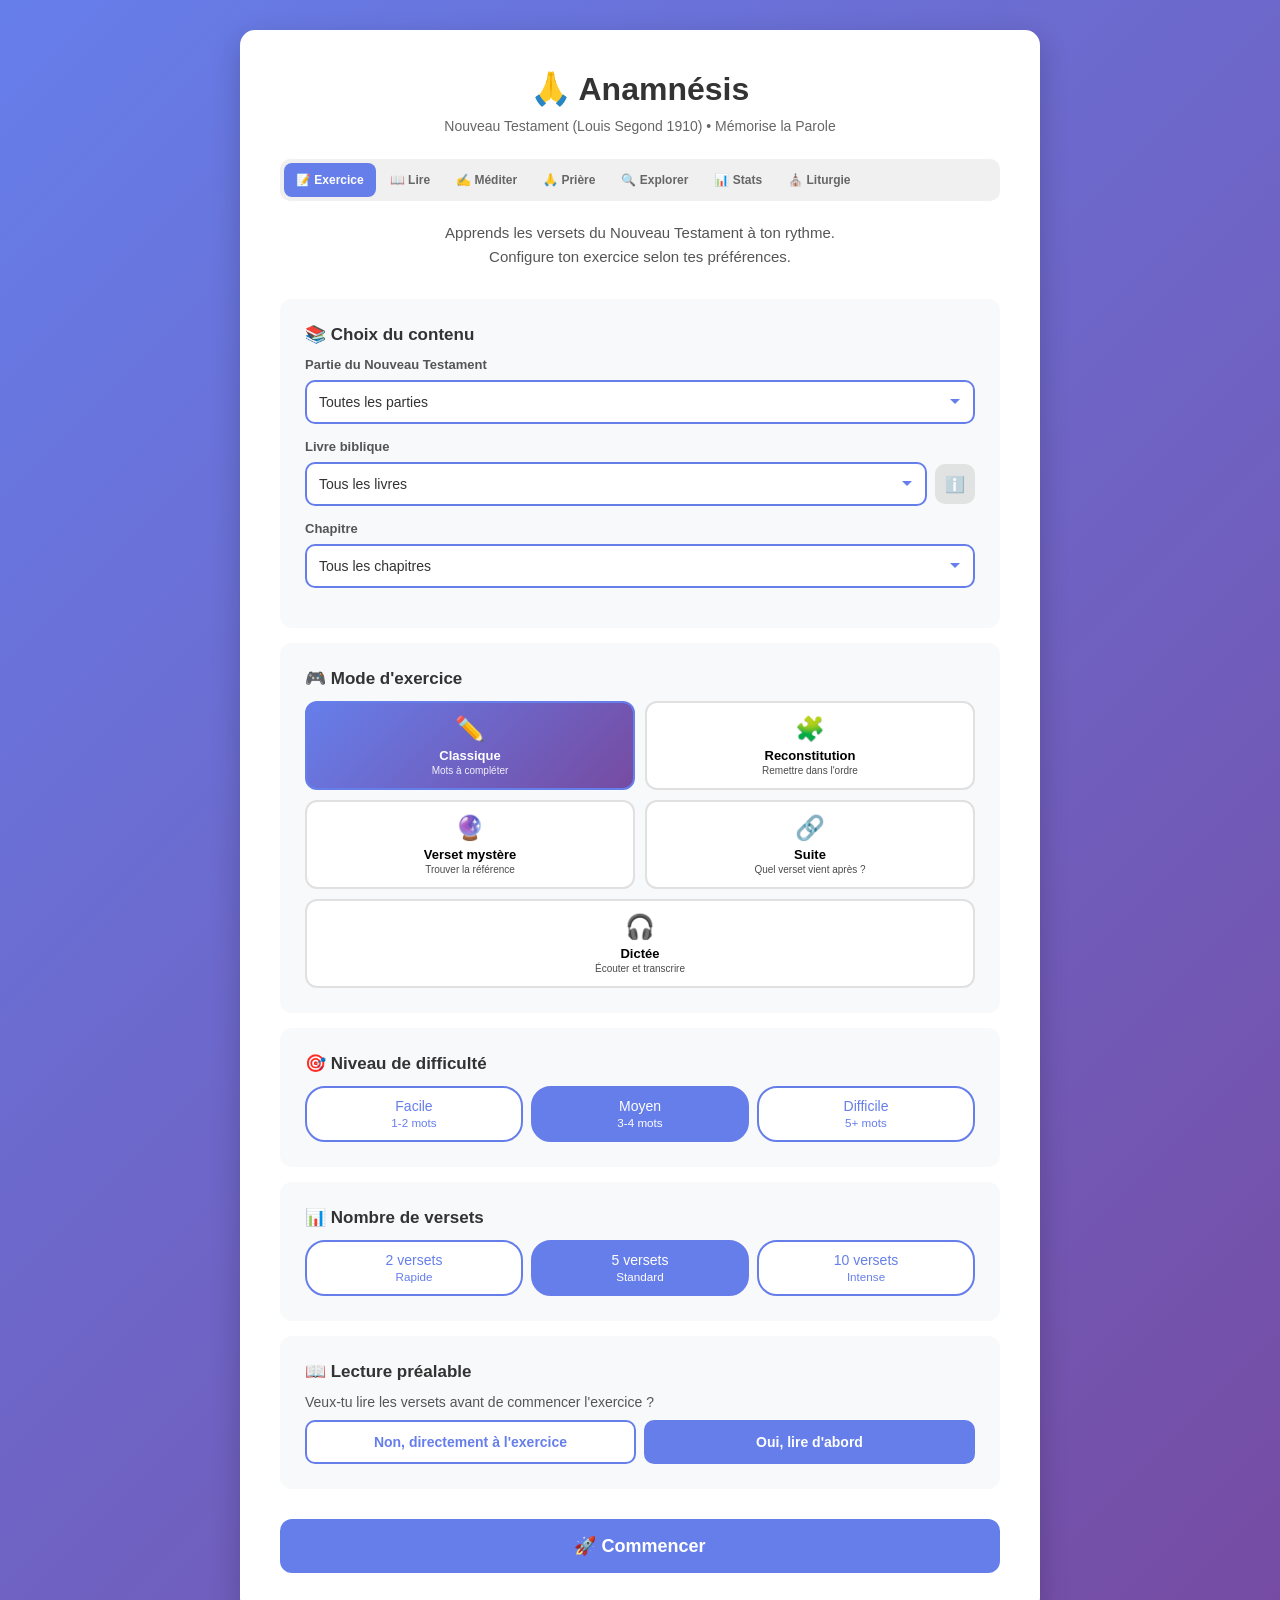
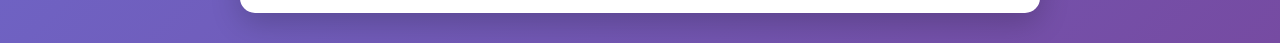
==== commit 3a688994: "Add files via upload" ====
--- a/index.html
+++ b/index.html
@@ -69,12 +69,17 @@
                     </select>
                 </div>
 
-                <div class="dropdown-group">
-                    <label class="dropdown-label" for="selectLivre">Livre biblique</label>
-                    <select id="selectLivre">
-                        <option value="tous">Tous les livres</option>
-                    </select>
-                </div>
+				<div class="dropdown-group">
+					<label class="dropdown-label" for="selectLivre">Livre biblique</label>
+					<div class="select-with-info">
+						<select id="selectLivre">
+							<option value="tous">Tous les livres</option>
+						</select>
+						<button class="book-info-btn" id="exerciseBookInfoBtn" disabled title="À propos de ce livre">
+							ℹ️
+						</button>
+					</div>
+				</div>
 
                 <div class="dropdown-group">
                     <label class="dropdown-label" for="selectChapitre">Chapitre</label>
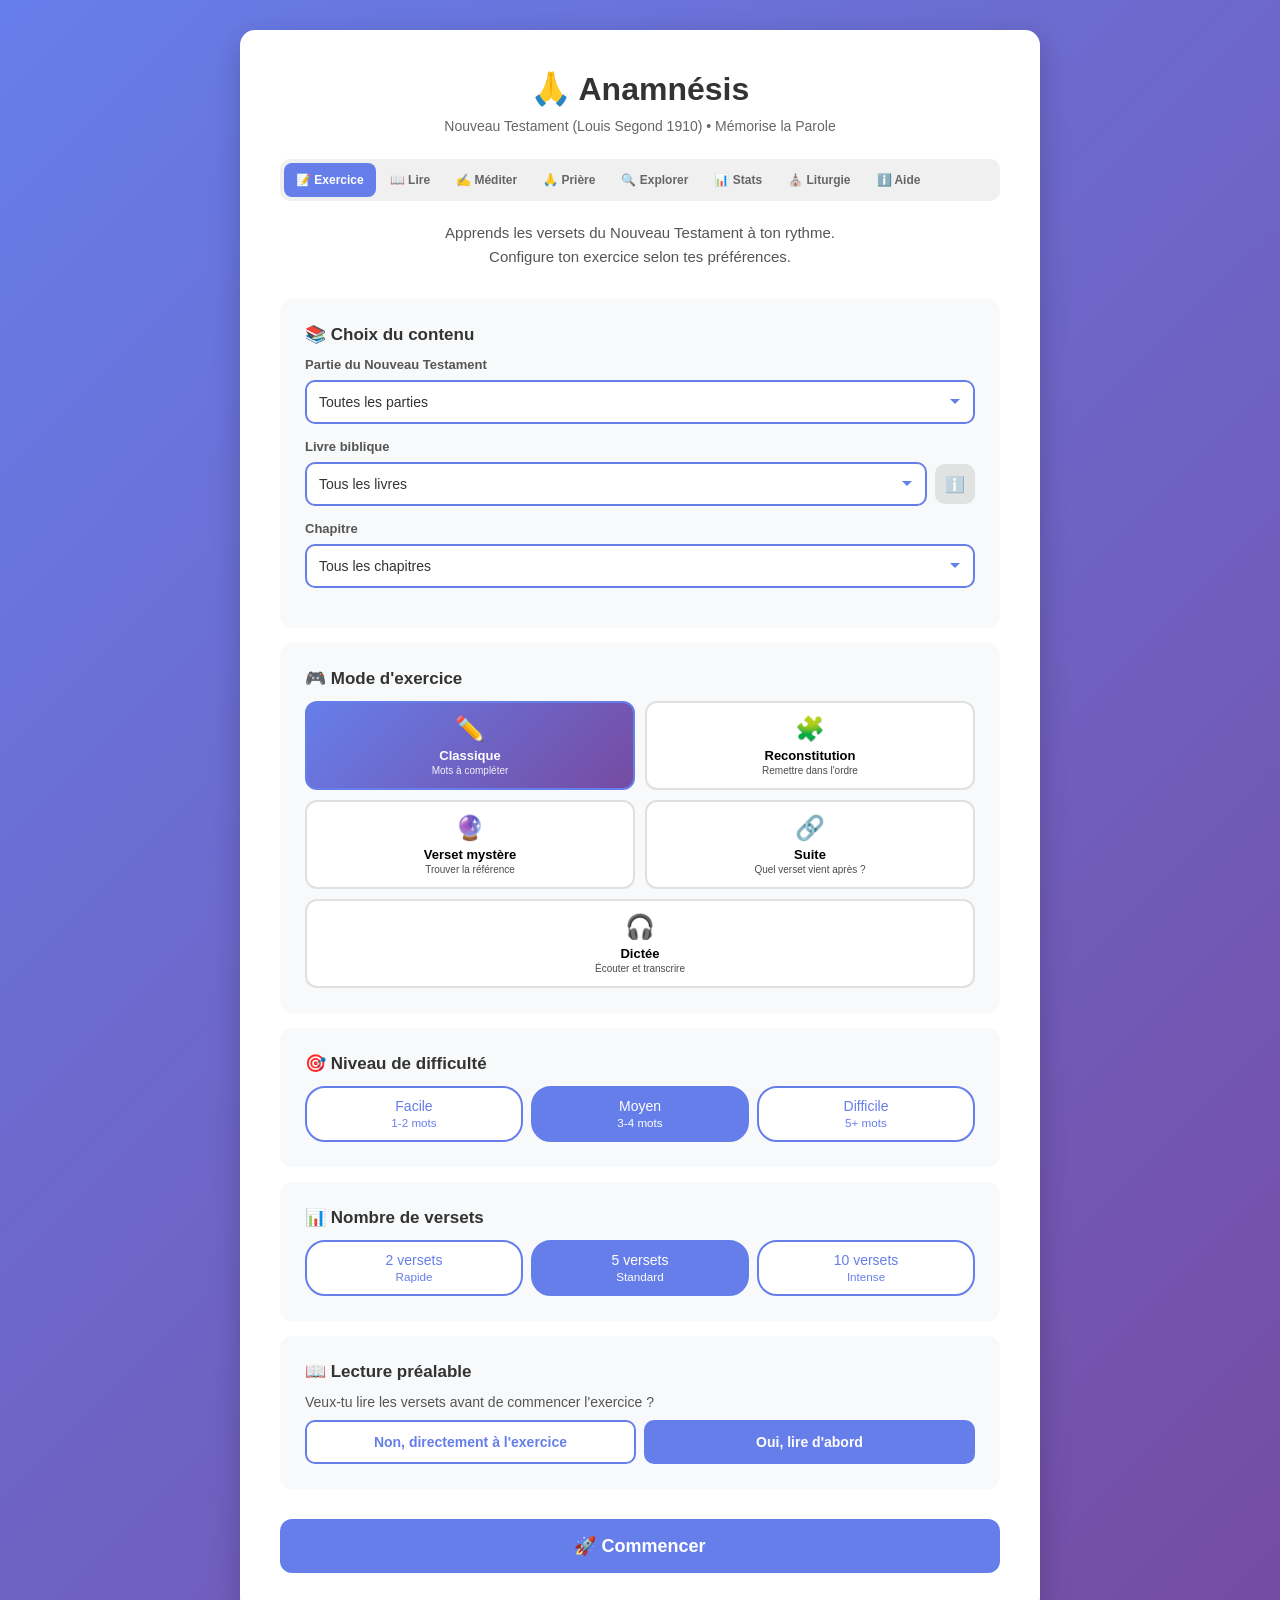
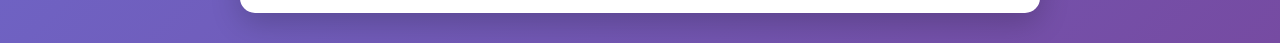
==== commit 61a50fd8: "Add files via upload" ====
--- a/index.html
+++ b/index.html
@@ -43,8 +43,9 @@
                 <button class="tab-btn" data-tab="priere">🙏 Prière</button>
                 <button class="tab-btn" data-tab="explorer">🔍 Explorer</button>
                 <button class="tab-btn" data-tab="stats">📊 Stats</button>
-                <button class="tab-btn" data-tab="liturgie">⛪ Liturgie</button>
-            </div>
+				<button class="tab-btn" data-tab="liturgie">⛪ Liturgie</button>
+				<button class="tab-btn" onclick="window.open('aide.html', '_blank')">ℹ️ Aide</button>
+			</div>
 
             <!-- Onglet Exercice -->
             <div class="tab-content active" id="tabExercice">
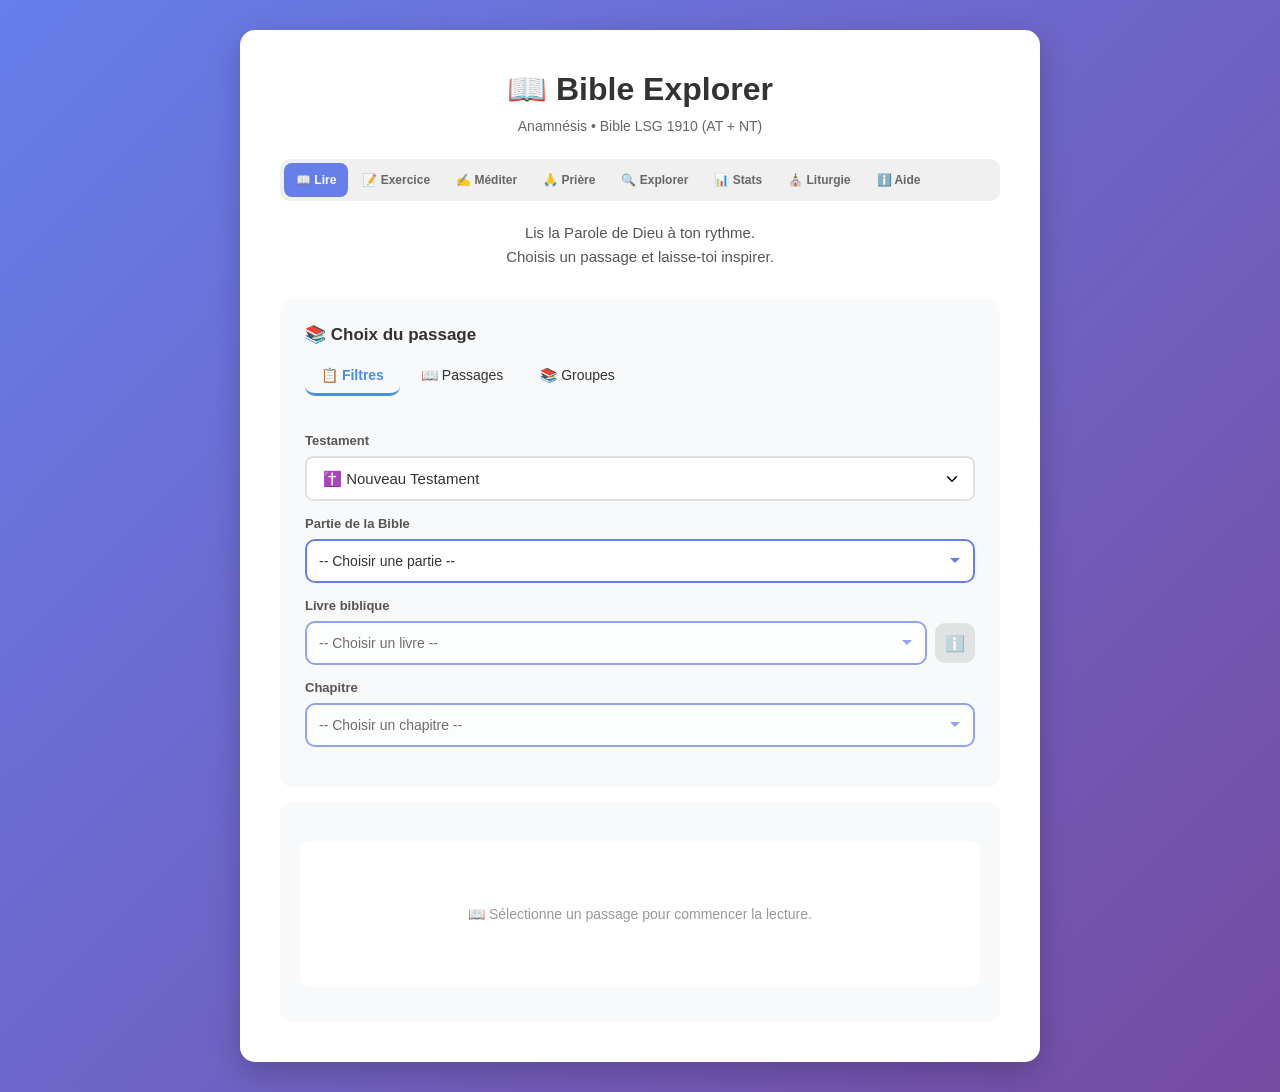
==== commit ab304705: "Add files via upload" ====
--- a/index.html
+++ b/index.html
@@ -2,7 +2,7 @@
 <!--
 ╔═══════════════════════════════════════════════════════════════════════════════╗
 ║                              🙏 ANAMNÉSIS                                     ║
-║              Application de mémorisation du Nouveau Testament                 ║
+║              Application de mémorisation de la Bible (Ancien et Nouveau Testament)                 ║
 ║                                                                               ║
 ║  Créateur : Bienvenu d'Audiffret                                             ║
 ║  Version : 2.0 (Refactorisé)                                                  ║
@@ -17,19 +17,21 @@
     <meta name="apple-mobile-web-app-capable" content="yes">
     <meta name="mobile-web-app-capable" content="yes">
     <meta name="author" content="Bienvenu d'Audiffret">
-    <meta name="description" content="Anamnésis - Application de mémorisation du Nouveau Testament avec 5 modes d'exercice">
-    <meta name="keywords" content="Bible, mémorisation, Nouveau Testament, Louis Segond, exercices bibliques">
-    <title>🙏 Anamnésis</title>
+    <meta name="description" content="Bible Explorer - Anamnésis - Lis, médite et mémorise la Bible (AT + NT, Louis Segond 1910) avec 5 modes d'exercice">
+    <meta name="keywords" content="Bible, lecture biblique, mémorisation, Nouveau Testament, Ancien Testament, Louis Segond, exercices bibliques">
+    <title>📖 Bible Explorer - Anamnésis</title>
     
     <!-- Styles -->
     <link rel="stylesheet" href="css/styles.css">
+    <link rel="stylesheet" href="css/testament-filter.css">
+    <link rel="stylesheet" href="css/custom-groups.css">
 </head>
 <body>
     <div class="container">
         <!-- Header (visible uniquement sur accueil) -->
         <div class="header" id="header">
-            <h1>🙏 Anamnésis</h1>
-            <p class="subtitle">Nouveau Testament (Louis Segond 1910) • Mémorise la Parole</p>
+            <h1>📖 Bible Explorer</h1>
+            <p class="subtitle">Anamnésis • Bible LSG 1910 (AT + NT)</p>
         </div>
 
         <!-- Page d'accueil avec onglets -->
@@ -37,8 +39,8 @@
             
             <!-- Onglets -->
             <div class="tabs-container">
-                <button class="tab-btn active" data-tab="exercice">📝 Exercice</button>
-                <button class="tab-btn" data-tab="lire">📖 Lire</button>
+                <button class="tab-btn active" data-tab="lire">📖 Lire</button>
+                <button class="tab-btn" data-tab="exercice">📝 Exercice</button>
                 <button class="tab-btn" data-tab="mediter">✍️ Méditer</button>
                 <button class="tab-btn" data-tab="priere">🙏 Prière</button>
                 <button class="tab-btn" data-tab="explorer">🔍 Explorer</button>
@@ -48,45 +50,99 @@
 			</div>
 
             <!-- Onglet Exercice -->
-            <div class="tab-content active" id="tabExercice">
+            <div class="tab-content" id="tabExercice">
                 <div class="welcome-text">
-                    Apprends les versets du Nouveau Testament à ton rythme.<br>
+                    Apprends les versets de la Bible à ton rythme.<br>
                     Configure ton exercice selon tes préférences.
                 </div>
 
             <!-- Sélection Partie et Livre -->
+            <!-- Sélection du mode de contenu -->
             <div class="config-section">
                 <h2>📚 Choix du contenu</h2>
                 
-                <div class="dropdown-group">
-                    <label class="dropdown-label" for="selectPartie">Partie du Nouveau Testament</label>
-                    <select id="selectPartie">
-                        <option value="toutes">Toutes les parties</option>
-                        <option value="Évangiles">Évangiles</option>
-                        <option value="Actes">Actes des Apôtres</option>
-                        <option value="Épîtres de Paul">Épîtres de Paul</option>
-                        <option value="Épîtres Générales">Épîtres Générales</option>
-                        <option value="Apocalypse">Apocalypse</option>
-                    </select>
-                </div>
-
-				<div class="dropdown-group">
-					<label class="dropdown-label" for="selectLivre">Livre biblique</label>
-					<div class="select-with-info">
-						<select id="selectLivre">
-							<option value="tous">Tous les livres</option>
-						</select>
-						<button class="book-info-btn" id="exerciseBookInfoBtn" disabled title="À propos de ce livre">
-							ℹ️
-						</button>
-					</div>
-				</div>
-
-                <div class="dropdown-group">
-                    <label class="dropdown-label" for="selectChapitre">Chapitre</label>
-                    <select id="selectChapitre">
-                        <option value="tous">Tous les chapitres</option>
-                    </select>
+                <!-- Onglets de contenu (comme les onglets principaux) -->
+                <div class="content-tabs-container">
+                    <button class="content-tab active" data-content-tab="filters">📋 Filtres</button>
+                    <button class="content-tab" data-content-tab="passage">📖 Passages</button>
+                    <button class="content-tab" data-content-tab="custom">📚 Groupes</button>
+                </div>
+                
+                <!-- Contenu Onglet Filtres -->
+                <div class="content-tab-content active" id="contentFilters">
+                    <div class="dropdown-group">
+                        <label class="dropdown-label" for="selectTestament">Testament</label>
+                        <select id="selectTestament" class="testament-select">
+                            <option value="all">📖 Bible complète</option>
+                            <option value="NT" selected>✝️ Nouveau Testament</option>
+                            <option value="AT">📜 Ancien Testament</option>
+                        </select>
+                    </div>
+
+                    <div class="dropdown-group">
+                        <label class="dropdown-label" for="selectPartie">Partie de la Bible</label>
+                        <select id="selectPartie">
+                            <option value="toutes">Toutes les parties</option>
+                            <option value="Évangiles">Évangiles</option>
+                            <option value="Actes">Actes des Apôtres</option>
+                            <option value="Épîtres de Paul">Épîtres de Paul</option>
+                            <option value="Épîtres Générales">Épîtres Générales</option>
+                            <option value="Apocalypse">Apocalypse</option>
+                        </select>
+                    </div>
+
+                    <div class="dropdown-group">
+                        <label class="dropdown-label" for="selectLivre">Livre biblique</label>
+                        <div class="select-with-info">
+                            <select id="selectLivre">
+                                <option value="tous">Tous les livres</option>
+                            </select>
+                            <button class="book-info-btn" id="exerciseBookInfoBtn" disabled title="À propos de ce livre">
+                                ℹ️
+                            </button>
+                        </div>
+                    </div>
+
+                    <div class="dropdown-group">
+                        <label class="dropdown-label" for="selectChapitre">Chapitre</label>
+                        <select id="selectChapitre">
+                            <option value="tous">Tous les chapitres</option>
+                        </select>
+                    </div>
+                </div>
+                
+                <!-- Contenu Onglet Passages célèbres -->
+                <div class="content-tab-content" id="contentPassage">
+                    <div class="dropdown-group">
+                        <label class="dropdown-label" for="selectPassage">Passage biblique</label>
+                        <select id="selectPassage">
+                            <option value="">-- Sélectionne un passage --</option>
+                        </select>
+                    </div>
+                    
+                    <div id="passageInfo" class="passage-info" style="display: none;">
+                        <!-- Rempli dynamiquement -->
+                    </div>
+                </div>
+                
+                <!-- Contenu Onglet Groupes personnalisés -->
+                <div class="content-tab-content" id="contentCustom">
+                    <div class="dropdown-group">
+                        <label class="dropdown-label" for="selectCustomGroup">Groupe enregistré</label>
+                        <select id="selectCustomGroup">
+                            <option value="">-- Sélectionne un groupe --</option>
+                        </select>
+                    </div>
+                    
+                    <div class="custom-group-actions">
+                        <button class="btn-secondary btn-small" id="createGroupBtn">➕ Créer</button>
+                        <button class="btn-secondary btn-small" id="editGroupBtn" disabled>✏️ Modifier</button>
+                        <button class="btn-danger btn-small" id="deleteGroupBtn" disabled>🗑️ Supprimer</button>
+                    </div>
+                    
+                    <div id="customGroupInfo" class="group-info" style="display: none;">
+                        <!-- Rempli dynamiquement -->
+                    </div>
                 </div>
             </div>
 
@@ -138,6 +194,7 @@
                 </div>
             </div>
 
+
             <!-- Configuration 2: Longueur de série -->
             <div class="config-section" id="configSeries">
                 <h2>📊 Nombre de versets</h2>
@@ -150,6 +207,9 @@
                     </button>
                     <button class="option-btn" data-series="10">
                         10 versets<br><small>Intense</small>
+                    </button>
+                    <button class="option-btn" data-series="all">
+                        Tous<br><small>Max 50</small>
                     </button>
                 </div>
             </div>
@@ -173,45 +233,92 @@
             <!-- Fin onglet Exercice -->
 
             <!-- Onglet Lire -->
-            <div class="tab-content" id="tabLire">
+            <div class="tab-content active" id="tabLire">
                 <div class="welcome-text">
                     Lis la Parole de Dieu à ton rythme.<br>
                     Choisis un passage et laisse-toi inspirer.
                 </div>
 
-                <!-- Sélection pour lecture -->
+                <!-- Sélection pour lecture avec sous-onglets -->
                 <div class="config-section">
                     <h2>📚 Choix du passage</h2>
                     
-                    <div class="dropdown-group">
-                        <label class="dropdown-label" for="lirePartie">Partie du Nouveau Testament</label>
-                        <select id="lirePartie">
-                            <option value="">-- Choisir une partie --</option>
-                            <option value="Évangiles">Évangiles</option>
-                            <option value="Actes">Actes</option>
-                            <option value="Épîtres de Paul">Épîtres de Paul</option>
-                            <option value="Épîtres Générales">Épîtres Générales</option>
-                            <option value="Apocalypse">Apocalypse</option>
-                        </select>
-                    </div>
-
-                    <div class="dropdown-group">
-                        <label class="dropdown-label" for="lireLivre">Livre biblique</label>
-                        <div class="select-with-info">
-                            <select id="lireLivre" disabled>
-                                <option value="">-- Choisir un livre --</option>
+                    <!-- Onglets de contenu (comme dans Exercice) -->
+                    <div class="content-tabs-container">
+                        <button class="content-tab active" data-content-tab="lire-filters">📋 Filtres</button>
+                        <button class="content-tab" data-content-tab="lire-passage">📖 Passages</button>
+                        <button class="content-tab" data-content-tab="lire-custom">📚 Groupes</button>
+                    </div>
+                    
+                    <!-- Contenu Onglet Filtres -->
+                    <div class="content-tab-content active" id="contentLireFilters">
+                        <div class="dropdown-group">
+                            <label class="dropdown-label" for="lireTestament">Testament</label>
+                            <select id="lireTestament" class="testament-select">
+                                <option value="all">📖 Bible complète</option>
+                                <option value="NT" selected>✝️ Nouveau Testament</option>
+                                <option value="AT">📜 Ancien Testament</option>
                             </select>
-                            <button class="book-info-btn" id="bookInfoBtn" disabled title="À propos de ce livre">
-                                ℹ️
-                            </button>
-                        </div>
-                    </div>
-
-                    <div class="dropdown-group">
-                        <label class="dropdown-label" for="lireChapitre">Chapitre</label>
-                        <select id="lireChapitre" disabled>
-                            <option value="">-- Choisir un chapitre --</option>
-                        </select>
+                        </div>
+
+                        <div class="dropdown-group">
+                            <label class="dropdown-label" for="lirePartie">Partie de la Bible</label>
+                            <select id="lirePartie">
+                                <option value="">-- Choisir une partie --</option>
+                                <option value="Évangiles">Évangiles</option>
+                                <option value="Actes">Actes</option>
+                                <option value="Épîtres de Paul">Épîtres de Paul</option>
+                                <option value="Épîtres Générales">Épîtres Générales</option>
+                                <option value="Apocalypse">Apocalypse</option>
+                            </select>
+                        </div>
+
+                        <div class="dropdown-group">
+                            <label class="dropdown-label" for="lireLivre">Livre biblique</label>
+                            <div class="select-with-info">
+                                <select id="lireLivre" disabled>
+                                    <option value="">-- Choisir un livre --</option>
+                                </select>
+                                <button class="book-info-btn" id="bookInfoBtn" disabled title="À propos de ce livre">
+                                    ℹ️
+                                </button>
+                            </div>
+                        </div>
+
+                        <div class="dropdown-group">
+                            <label class="dropdown-label" for="lireChapitre">Chapitre</label>
+                            <select id="lireChapitre" disabled>
+                                <option value="">-- Choisir un chapitre --</option>
+                            </select>
+                        </div>
+                    </div>
+                    
+                    <!-- Contenu Onglet Passages célèbres -->
+                    <div class="content-tab-content" id="contentLirePassage">
+                        <div class="dropdown-group">
+                            <label class="dropdown-label" for="lireSelectPassage">Passage biblique</label>
+                            <select id="lireSelectPassage">
+                                <option value="">-- Sélectionne un passage --</option>
+                            </select>
+                        </div>
+                        
+                        <div id="lirePassageInfo" class="passage-info" style="display: none;">
+                            <!-- Rempli dynamiquement -->
+                        </div>
+                    </div>
+                    
+                    <!-- Contenu Onglet Groupes personnalisés -->
+                    <div class="content-tab-content" id="contentLireCustom">
+                        <div class="dropdown-group">
+                            <label class="dropdown-label" for="lireSelectCustomGroup">Groupe enregistré</label>
+                            <select id="lireSelectCustomGroup">
+                                <option value="">-- Sélectionne un groupe --</option>
+                            </select>
+                        </div>
+                        
+                        <div id="lireCustomGroupInfo" class="group-info" style="display: none;">
+                            <!-- Rempli dynamiquement -->
+                        </div>
                     </div>
                 </div>
 
@@ -222,7 +329,7 @@
                     </div>
                     <div class="lecture-content" id="lectureContent">
                         <div class="lecture-placeholder">
-                            📖 Sélectionne une partie, un livre et un chapitre pour commencer la lecture.
+                            📖 Sélectionne un passage pour commencer la lecture.
                         </div>
                     </div>
                     <div class="lecture-nav" id="lectureNav">
@@ -257,17 +364,21 @@
 
                 <!-- Verset à méditer -->
                 <div class="meditation-card" id="meditationCard">
+                    <div class="meditation-periode" id="meditationPeriode"></div>
                     <div class="meditation-verset">
                         <div class="meditation-text" id="meditationText"></div>
                         <div class="meditation-reference" id="meditationReference"></div>
                     </div>
-                    <button class="btn-nouveau-verset" id="nouveauVersetBtn">🔄 Autre verset</button>
+                    <div class="meditation-buttons">
+                        <button class="btn-contexte" id="lireContexteBtn">📖 Lire le contexte</button>
+                        <button class="btn-nouveau-verset" id="nouveauVersetBtn">🔄 Autre verset</button>
+                    </div>
                 </div>
 
                 <!-- Journal de méditation -->
                 <div class="journal-section">
                     <h2>✍️ Ma méditation</h2>
-                    <p class="journal-hint">Qu'est-ce que ce verset t'inspire ? Note tes réflexions...</p>
+                    <p class="journal-hint">Qu'est-ce que ce verset t'inspire ? Note tes réflexions si tu le souhaites...</p>
                     <textarea id="journalTextarea" placeholder="Écris ici ce que ce verset t'inspire, ce qu'il te dit aujourd'hui..."></textarea>
                     <button class="btn-primary" id="saveJournalBtn">💾 Sauvegarder</button>
                     <div class="journal-saved-msg" id="journalSavedMsg"></div>
@@ -308,7 +419,7 @@
                             <span class="trouve-verset-icon">✨</span>
                             <div class="trouve-verset-text">
                                 <h3>Trouve ton Verset</h3>
-                                <p>5 questions pour découvrir la parole qui t'est destinée aujourd'hui</p>
+                                <p>3 parcours pour découvrir la parole qui t'est destinée aujourd'hui</p>
                             </div>
                             <span class="trouve-verset-arrow">→</span>
                         </div>
@@ -408,7 +519,7 @@
             <!-- Onglet Explorer -->
             <div class="tab-content" id="tabExplorer">
                 <div class="welcome-text">
-                    Explore les 7957 versets du Nouveau Testament (Louis Segond 1910).<br>
+                    Explore les 31 102 versets de la Bible (Louis Segond 1910).<br>
                     Recherche, analyse et découvre la Parole.
                 </div>
 
@@ -435,6 +546,13 @@
                 <div class="search-box">
                     <h2>📚 Filtrer par</h2>
                     <div class="filter-row">
+                        <select id="exploreTestament" class="testament-select">
+                            <option value="all">📖 Bible complète</option>
+                            <option value="NT" selected>✝️ Nouveau Testament</option>
+                            <option value="AT">📜 Ancien Testament</option>
+                        </select>
+                    </div>
+                                        <div class="filter-row">
                         <select id="explorePartie">
                             <option value="toutes">Toutes les parties</option>
                             <option value="Évangiles">Évangiles</option>
@@ -921,14 +1039,93 @@
     </div>
     </div>
 
+        <!-- Modal Création/Modification Groupe Personnalisé -->
+        <div id="customGroupModal" class="modal-overlay" style="display: none;">
+            <div class="modal-container">
+                <div class="modal-header">
+                    <h3 id="modalTitle">Créer un groupe personnalisé</h3>
+                    <button class="modal-close" id="closeModal">×</button>
+                </div>
+                
+                <div class="modal-body">
+                    <!-- Nom du groupe -->
+                    <div class="form-group">
+                        <label for="groupName">Nom du groupe</label>
+                        <input type="text" id="groupName" class="form-input" placeholder="Ex: Mes versets préférés" maxlength="50">
+                    </div>
+                    
+                    <div class="form-divider"></div>
+                    
+                    <h4>Ajouter des versets</h4>
+                    
+                    <!-- Testament -->
+                    <div class="form-group">
+                        <label for="modalTestament">Testament</label>
+                        <select id="modalTestament" class="form-select">
+                            <option value="NT">Nouveau Testament</option>
+                            <option value="AT">Ancien Testament</option>
+                        </select>
+                    </div>
+                    
+                    <!-- Livre -->
+                    <div class="form-group">
+                        <label for="modalLivre">Livre</label>
+                        <select id="modalLivre" class="form-select">
+                            <option value="">-- Sélectionne un livre --</option>
+                        </select>
+                    </div>
+                    
+                    <!-- Chapitre -->
+                    <div class="form-group">
+                        <label for="modalChapitre">Chapitre</label>
+                        <select id="modalChapitre" class="form-select">
+                            <option value="">-- Sélectionne d'abord un livre --</option>
+                        </select>
+                    </div>
+                    
+                    <!-- Versets -->
+                    <div class="form-row">
+                        <div class="form-group">
+                            <label for="modalVersetDebut">Verset début</label>
+                            <input type="number" id="modalVersetDebut" class="form-input" min="1" placeholder="1">
+                        </div>
+                        <div class="form-group">
+                            <label for="modalVersetFin">Verset fin</label>
+                            <input type="number" id="modalVersetFin" class="form-input" min="1" placeholder="10">
+                        </div>
+                    </div>
+                    
+                    <button class="btn-add-range" id="addRangeBtn">➕ Ajouter ce passage</button>
+                    
+                    <!-- Liste des ranges ajoutés -->
+                    <div id="rangesList" class="ranges-list">
+                        <!-- Rempli dynamiquement -->
+                    </div>
+                </div>
+                
+                <div class="modal-footer">
+                    <button class="btn-secondary" id="cancelModalBtn">Annuler</button>
+                    <button class="btn-primary" id="saveGroupBtn" disabled>💾 Enregistrer</button>
+                </div>
+            </div>
+        </div>
     <!-- Données bibliques -->
-    <script src="data/versets-nt-lsg.js"></script>
+    <!-- Bible complète (AT + NT) - 31 102 versets -->
+
+    <!-- Données bibliques -->
+    <!-- Bible complète (AT + NT) - 31 102 versets -->
+    <script src="data/versets-bible-lsg.js"></script>
     <script src="data/livres-info.js"></script>
     <script src="data/prieres.js"></script>
     <script src="data/versets-speciaux.js"></script>
+    <script src="data/versets-meditation.js"></script>
+    <script src="data/passages-celebres.js"></script>
     
     <!-- Configuration et état global -->
+    <!-- Filtre Testament (AT/NT/Bible complète) -->
+    <script src="js/testament-filter.js"></script>
     <script src="js/config.js"></script>
+    <script src="js/analytics.js"></script>
     
     <!-- Internationalisation -->
     <script src="js/i18n/fr.js"></script>
@@ -937,6 +1134,7 @@
     <script src="js/stats.js"></script>
     <script src="js/data.js"></script>
     <script src="js/ui.js"></script>
+    <script src="js/custom-groups.js"></script>
     
     <!-- Modes d'exercice -->
     <script src="js/exercises/classic.js"></script>
@@ -956,5 +1154,9 @@
     
     <!-- Application principale (doit être chargé en dernier) -->
     <script src="js/app.js"></script>
+
+    <!-- Analytics (GoatCounter - sans cookies, respectueux vie privée) -->
+    <script data-goatcounter="https://anamnesis.goatcounter.com/count"
+            async src="https://gc.zgo.at/count.js"></script>
 </body>
 </html>
--- a/css/styles.css
+++ b/css/styles.css
@@ -870,11 +870,28 @@
 }
 
 .meditation-periode {
-    font-size: 12px;
+    display: flex;
+    align-items: center;
+    justify-content: center;
+    gap: 8px;
+    font-size: 13px;
     text-transform: uppercase;
-    letter-spacing: 2px;
-    opacity: 0.9;
-    margin-bottom: 20px;
+    letter-spacing: 1.5px;
+    margin-bottom: 15px;
+    padding: 8px 16px;
+    background: rgba(255,255,255,0.15);
+    border-radius: 20px;
+    width: fit-content;
+    margin-left: auto;
+    margin-right: auto;
+}
+
+.meditation-periode .periode-icone {
+    font-size: 16px;
+}
+
+.meditation-periode .periode-nom {
+    font-weight: 500;
 }
 
 .meditation-verset {
@@ -895,6 +912,28 @@
     font-size: 14px;
     font-weight: 600;
     opacity: 0.9;
+}
+
+.meditation-buttons {
+    display: flex;
+    justify-content: center;
+    gap: 10px;
+    flex-wrap: wrap;
+}
+
+.btn-contexte {
+    background: rgba(255,255,255,0.2);
+    border: 2px solid rgba(255,255,255,0.5);
+    color: white;
+    padding: 10px 20px;
+    border-radius: 25px;
+    font-size: 13px;
+    cursor: pointer;
+    transition: all 0.2s;
+}
+
+.btn-contexte:hover {
+    background: rgba(255,255,255,0.3);
 }
 
 .btn-nouveau-verset {
@@ -2417,6 +2456,57 @@
     font-size: 14px;
 }
 
+/* Message d'encouragement */
+.result-encouragement {
+    text-align: center;
+    font-size: 16px;
+    padding: 15px;
+    margin-bottom: 15px;
+    background: linear-gradient(135deg, #f8f9fa 0%, #e9ecef 100%);
+    border-radius: 12px;
+    color: #333;
+}
+
+/* Bouton refaire avec les mêmes versets */
+.result-actions-extra {
+    margin-top: 20px;
+    padding-top: 15px;
+    border-top: 1px dashed #ddd;
+    text-align: center;
+}
+
+.restart-same-btn {
+    display: inline-flex;
+    align-items: center;
+    gap: 8px;
+    padding: 12px 24px;
+    background: linear-gradient(135deg, #667eea 0%, #764ba2 100%);
+    color: white;
+    border: none;
+    border-radius: 25px;
+    font-size: 14px;
+    font-weight: 500;
+    cursor: pointer;
+    transition: all 0.3s;
+    box-shadow: 0 3px 10px rgba(102, 126, 234, 0.3);
+}
+
+.restart-same-btn:hover {
+    transform: translateY(-2px);
+    box-shadow: 0 5px 15px rgba(102, 126, 234, 0.4);
+}
+
+.restart-same-btn:active {
+    transform: translateY(0);
+}
+
+.restart-same-hint {
+    font-size: 12px;
+    color: #888;
+    margin-top: 8px;
+    font-style: italic;
+}
+
 /* Bouton retour accueil */
 .home-btn {
     text-align: center;
@@ -2622,6 +2712,11 @@
     cursor: pointer;
     transition: all 0.2s;
     z-index: 10;
+    display: flex;
+    align-items: center;
+    justify-content: center;
+    line-height: 1;
+    padding: 0;
 }
 
 .book-modal-close:hover {
@@ -3099,6 +3194,22 @@
     text-transform: uppercase;
 }
 
+/* Note explicative */
+.chapelet-note {
+    margin: 15px 0;
+    padding: 12px 15px;
+    background: rgba(102, 126, 234, 0.08);
+    border-radius: 10px;
+    border-left: 3px solid #667eea;
+}
+
+.chapelet-note p {
+    margin: 0;
+    font-size: 12px;
+    color: #666;
+    line-height: 1.5;
+}
+
 /* Stats bar */
 .chapelet-stats-bar {
     display: flex;
@@ -3188,6 +3299,11 @@
     font-size: 18px;
     cursor: pointer;
     transition: background 0.2s;
+    display: flex;
+    align-items: center;
+    justify-content: center;
+    line-height: 1;
+    padding: 0;
 }
 
 .chapelet-close:hover {
@@ -3636,7 +3752,53 @@
 .lectio-verse-selection h3 {
     font-size: 14px;
     color: #333;
-    margin: 0 0 12px;
+    margin: 0 0 15px;
+    text-align: center;
+}
+
+.lectio-select-group {
+    margin-bottom: 12px;
+}
+
+.lectio-select-group label {
+    display: block;
+    font-size: 12px;
+    color: #666;
+    margin-bottom: 5px;
+    font-weight: 500;
+}
+
+.lectio-select {
+    width: 100%;
+    padding: 12px 15px;
+    border: 2px solid #e8ecff;
+    border-radius: 10px;
+    background: white;
+    font-size: 14px;
+    color: #333;
+    cursor: pointer;
+    transition: all 0.2s;
+    appearance: none;
+    background-image: url("data:image/svg+xml,%3Csvg xmlns='http://www.w3.org/2000/svg' width='12' height='12' viewBox='0 0 12 12'%3E%3Cpath fill='%23667eea' d='M6 8L1 3h10z'/%3E%3C/svg%3E");
+    background-repeat: no-repeat;
+    background-position: right 12px center;
+}
+
+.lectio-select:focus {
+    outline: none;
+    border-color: #667eea;
+    box-shadow: 0 0 0 3px rgba(102, 126, 234, 0.1);
+}
+
+.lectio-select:disabled {
+    background-color: #f5f5f5;
+    color: #999;
+    cursor: not-allowed;
+}
+
+.btn-start-lectio:disabled {
+    background: #ccc;
+    cursor: not-allowed;
 }
 
 .verse-options {
@@ -3661,6 +3823,20 @@
     color: #667eea;
 }
 
+.lectio-verse-info {
+    text-align: center;
+    padding: 15px;
+    background: #f8f9ff;
+    border-radius: 10px;
+    margin-bottom: 20px;
+}
+
+.lectio-verse-info p {
+    margin: 0;
+    font-size: 14px;
+    color: #555;
+}
+
 .btn-start-lectio {
     width: 100%;
     padding: 16px;
@@ -3852,6 +4028,33 @@
     color: #667eea;
     font-weight: 600;
     font-size: 13px;
+}
+
+.lectio-complete-buttons {
+    display: flex;
+    gap: 10px;
+    justify-content: center;
+    flex-wrap: wrap;
+}
+
+.lectio-complete-buttons .btn-secondary {
+    background: rgba(102, 126, 234, 0.1);
+    border: 2px solid #667eea;
+    color: #667eea;
+    padding: 12px 20px;
+    border-radius: 25px;
+    font-size: 14px;
+    cursor: pointer;
+    transition: all 0.2s;
+}
+
+.lectio-complete-buttons .btn-secondary:hover {
+    background: rgba(102, 126, 234, 0.2);
+}
+
+.lectio-complete-buttons .btn-primary {
+    padding: 12px 24px;
+    border-radius: 25px;
 }
 
 /* ═══════════════════════════════════════════════════════════════════════════
@@ -4170,6 +4373,11 @@
     border-radius: 50%;
     cursor: pointer;
     font-size: 16px;
+    display: flex;
+    align-items: center;
+    justify-content: center;
+    line-height: 1;
+    padding: 0;
 }
 
 .prayer-modal-icon {
@@ -4323,6 +4531,11 @@
     height: 32px;
     border-radius: 50%;
     cursor: pointer;
+    display: flex;
+    align-items: center;
+    justify-content: center;
+    line-height: 1;
+    padding: 0;
 }
 
 /* Chapelet terminé */
@@ -4375,6 +4588,11 @@
     height: 32px;
     border-radius: 50%;
     cursor: pointer;
+    display: flex;
+    align-items: center;
+    justify-content: center;
+    line-height: 1;
+    padding: 0;
 }
 
 .graces-list {
@@ -4487,6 +4705,11 @@
     cursor: pointer;
     z-index: 10;
     transition: all 0.2s;
+    display: flex;
+    align-items: center;
+    justify-content: center;
+    line-height: 1;
+    padding: 0;
 }
 
 .quiz-close-btn:hover {
@@ -5220,6 +5443,11 @@
     border-radius: 50%;
     font-size: 18px;
     cursor: pointer;
+    display: flex;
+    align-items: center;
+    justify-content: center;
+    line-height: 1;
+    padding: 0;
 }
 
 .priere-over-body {
@@ -5335,6 +5563,28 @@
     color: #aaa;
 }
 
+/* Bouton aide */
+.help-btn {
+    width: 32px;
+    height: 32px;
+    border-radius: 50%;
+    background: rgba(139, 115, 85, 0.15);
+    color: #8B7355;
+    text-decoration: none;
+    display: flex;
+    align-items: center;
+    justify-content: center;
+    font-weight: bold;
+    font-size: 1.1em;
+    margin-left: 10px;
+    transition: all 0.2s;
+}
+
+.help-btn:hover {
+    background: #8B7355;
+    color: white;
+}
+
 /* ═══════════════════════════════════════════════════════════════════════════
    ACTIONS RÉSULTAT AMÉLIORÉES
    ═══════════════════════════════════════════════════════════════════════════ */
--- a/css/testament-filter.css
+++ b/css/testament-filter.css
@@ -0,0 +1,46 @@
+/* Filtre Testament - Menu Déroulant */
+
+.testament-select {
+  width: 100%;
+  padding: 12px 16px;
+  font-size: 15px;
+  font-family: inherit;
+  border: 2px solid #e0e0e0;
+  border-radius: 8px;
+  background: white;
+  color: #333;
+  cursor: pointer;
+  transition: all 0.3s ease;
+  appearance: none;
+  -webkit-appearance: none;
+  -moz-appearance: none;
+  background-image: url("data:image/svg+xml;charset=UTF-8,%3csvg xmlns='http://www.w3.org/2000/svg' viewBox='0 0 24 24' fill='none' stroke='currentColor' stroke-width='2' stroke-linecap='round' stroke-linejoin='round'%3e%3cpolyline points='6 9 12 15 18 9'%3e%3c/polyline%3e%3c/svg%3e");
+  background-repeat: no-repeat;
+  background-position: right 12px center;
+  background-size: 18px;
+  padding-right: 40px;
+}
+
+.testament-select:hover {
+  border-color: #5C9EAD;
+  background-color: rgba(92, 158, 173, 0.02);
+}
+
+.testament-select:focus {
+  outline: none;
+  border-color: #5C9EAD;
+  box-shadow: 0 0 0 3px rgba(92, 158, 173, 0.1);
+}
+
+.testament-select option {
+  padding: 10px;
+  font-size: 14px;
+}
+
+/* Responsive */
+@media (max-width: 600px) {
+  .testament-select {
+    font-size: 14px;
+    padding: 10px 14px;
+  }
+}
--- a/css/custom-groups.css
+++ b/css/custom-groups.css
@@ -0,0 +1,398 @@
+/**
+ * ═══════════════════════════════════════════════════════════════════════════
+ * ANAMNÉSIS - Styles pour Groupes et Passages
+ * ═══════════════════════════════════════════════════════════════════════════
+ */
+
+/* Onglets de contenu (style similaire aux onglets principaux) */
+.content-tabs-container {
+    display: flex;
+    gap: 5px;
+    margin-bottom: 20px;
+    border-bottom: 2px solid rgba(255, 255, 255, 0.1);
+    overflow-x: auto;
+    overflow-y: hidden;
+    -webkit-overflow-scrolling: touch;
+    scrollbar-width: none;
+}
+
+.content-tabs-container::-webkit-scrollbar {
+    display: none;
+}
+
+.content-tab {
+    padding: 10px 16px;
+    background: transparent;
+    border: none;
+    border-bottom: 3px solid transparent;
+    color: #333; /* Texte foncé au lieu de blanc */
+    font-size: 14px;
+    font-weight: 500;
+    cursor: pointer;
+    transition: all 0.3s ease;
+    white-space: nowrap;
+    flex-shrink: 0;
+}
+
+.content-tab:hover {
+    color: #000; /* Encore plus foncé au survol */
+    background: rgba(74, 144, 226, 0.1);
+}
+
+.content-tab.active {
+    color: #4a90e2; /* Bleu quand actif */
+    border-bottom-color: #4a90e2;
+    font-weight: 600;
+}
+
+/* Contenus des onglets */
+.content-tab-content {
+    display: none;
+    padding-top: 15px;
+}
+
+.content-tab-content.active {
+    display: block;
+}
+
+/* Info passages/groupes */
+.passage-info,
+.group-info {
+    margin-top: 15px;
+    padding: 15px;
+    background: rgba(74, 144, 226, 0.1);
+    border-left: 4px solid #4a90e2;
+    border-radius: 8px;
+    color: #333; /* Texte foncé pour contraste */
+}
+
+.passage-info-header,
+.group-info-header {
+    display: flex;
+    justify-content: space-between;
+    align-items: center;
+    margin-bottom: 10px;
+    font-size: 16px;
+    color: #222; /* Encore plus foncé pour les titres */
+}
+
+.passage-count,
+.group-count {
+    font-size: 13px;
+    color: #555; /* Gris foncé */
+    background: rgba(255, 255, 255, 0.8);
+    padding: 4px 10px;
+    border-radius: 12px;
+}
+
+.passage-description {
+    font-size: 14px;
+    color: #555; /* Gris foncé */
+    margin-bottom: 12px;
+    font-style: italic;
+}
+
+.passage-ranges,
+.group-ranges {
+    display: flex;
+    flex-direction: column;
+    gap: 6px;
+}
+
+.range-item {
+    font-size: 13px;
+    color: #444; /* Gris foncé */
+    padding: 6px 10px;
+    background: rgba(255, 255, 255, 0.7);
+    border-radius: 6px;
+}
+
+/* Actions groupes personnalisés */
+.custom-group-actions {
+    display: flex;
+    gap: 8px;
+    margin-top: 12px;
+}
+
+.btn-small {
+    padding: 8px 14px;
+    font-size: 13px;
+    flex: 1;
+}
+
+.btn-danger {
+    background: linear-gradient(135deg, #e74c3c, #c0392b);
+    color: white;
+    border: none;
+    border-radius: 10px;
+    cursor: pointer;
+    transition: all 0.3s ease;
+}
+
+.btn-danger:hover {
+    transform: translateY(-2px);
+    box-shadow: 0 4px 12px rgba(231, 76, 60, 0.3);
+}
+
+.btn-danger:disabled {
+    opacity: 0.5;
+    cursor: not-allowed;
+    transform: none;
+}
+
+/* Responsive */
+@media (max-width: 768px) {
+    .custom-group-actions {
+        flex-direction: column;
+    }
+    
+    .btn-small {
+        width: 100%;
+    }
+}
+
+/* ============================================================================
+   MODAL CRÉATION/MODIFICATION GROUPE
+   ============================================================================ */
+
+.modal-overlay {
+    position: fixed;
+    top: 0;
+    left: 0;
+    right: 0;
+    bottom: 0;
+    background: rgba(0, 0, 0, 0.7);
+    display: flex;
+    align-items: center;
+    justify-content: center;
+    z-index: 9999;
+    padding: 20px;
+}
+
+.modal-container {
+    background: #fff;
+    border-radius: 16px;
+    max-width: 600px;
+    width: 100%;
+    max-height: 90vh;
+    overflow: hidden;
+    display: flex;
+    flex-direction: column;
+    box-shadow: 0 10px 40px rgba(0, 0, 0, 0.3);
+}
+
+.modal-header {
+    display: flex;
+    justify-content: space-between;
+    align-items: center;
+    padding: 20px 24px;
+    border-bottom: 1px solid #e0e0e0;
+}
+
+.modal-header h3 {
+    margin: 0;
+    font-size: 20px;
+    color: #222;
+}
+
+.modal-close {
+    background: none;
+    border: none;
+    font-size: 32px;
+    color: #999;
+    cursor: pointer;
+    padding: 0;
+    width: 32px;
+    height: 32px;
+    display: flex;
+    align-items: center;
+    justify-content: center;
+    transition: color 0.2s;
+}
+
+.modal-close:hover {
+    color: #333;
+}
+
+.modal-body {
+    padding: 24px;
+    overflow-y: auto;
+    flex: 1;
+}
+
+.modal-footer {
+    display: flex;
+    gap: 12px;
+    padding: 16px 24px;
+    border-top: 1px solid #e0e0e0;
+    justify-content: flex-end;
+}
+
+/* Formulaire */
+.form-group {
+    margin-bottom: 16px;
+}
+
+.form-group label {
+    display: block;
+    margin-bottom: 6px;
+    font-weight: 600;
+    color: #333;
+    font-size: 14px;
+}
+
+.form-input,
+.form-select {
+    width: 100%;
+    padding: 10px 12px;
+    border: 2px solid #ddd;
+    border-radius: 8px;
+    font-size: 14px;
+    color: #333;
+    background: #fff;
+    transition: border-color 0.2s;
+}
+
+.form-input:focus,
+.form-select:focus {
+    outline: none;
+    border-color: #4a90e2;
+}
+
+.form-row {
+    display: grid;
+    grid-template-columns: 1fr 1fr;
+    gap: 12px;
+}
+
+.form-divider {
+    height: 1px;
+    background: #e0e0e0;
+    margin: 24px 0;
+}
+
+.modal-body h4 {
+    margin: 0 0 16px 0;
+    color: #333;
+    font-size: 16px;
+}
+
+/* Bouton ajouter range */
+.btn-add-range {
+    width: 100%;
+    padding: 12px;
+    background: linear-gradient(135deg, #5cb85c, #4cae4c);
+    color: white;
+    border: none;
+    border-radius: 10px;
+    font-size: 14px;
+    font-weight: 600;
+    cursor: pointer;
+    transition: all 0.3s ease;
+    margin-top: 8px;
+}
+
+.btn-add-range:hover {
+    transform: translateY(-2px);
+    box-shadow: 0 4px 12px rgba(92, 184, 92, 0.3);
+}
+
+.btn-add-range:disabled {
+    opacity: 0.5;
+    cursor: not-allowed;
+    transform: none;
+}
+
+/* Liste des ranges */
+.ranges-list {
+    margin-top: 20px;
+    max-height: 200px;
+    overflow-y: auto;
+}
+
+.ranges-list:empty::before {
+    content: "Aucun passage ajouté. Commence par sélectionner un livre et un chapitre.";
+    display: block;
+    text-align: center;
+    color: #999;
+    font-style: italic;
+    padding: 20px;
+}
+
+.range-item-modal {
+    display: flex;
+    justify-content: space-between;
+    align-items: center;
+    padding: 12px;
+    background: #f5f5f5;
+    border-radius: 8px;
+    margin-bottom: 8px;
+}
+
+.range-item-modal .range-text {
+    color: #333;
+    font-size: 14px;
+}
+
+.range-item-modal .range-remove {
+    background: #e74c3c;
+    color: white;
+    border: none;
+    border-radius: 6px;
+    padding: 6px 12px;
+    font-size: 12px;
+    cursor: pointer;
+    transition: all 0.2s;
+}
+
+.range-item-modal .range-remove:hover {
+    background: #c0392b;
+}
+
+/* Boutons footer */
+.btn-primary,
+.btn-secondary {
+    padding: 10px 20px;
+    border: none;
+    border-radius: 8px;
+    font-size: 14px;
+    font-weight: 600;
+    cursor: pointer;
+    transition: all 0.2s;
+}
+
+.btn-primary {
+    background: linear-gradient(135deg, #4a90e2, #357abd);
+    color: white;
+}
+
+.btn-primary:hover:not(:disabled) {
+    transform: translateY(-1px);
+    box-shadow: 0 4px 12px rgba(74, 144, 226, 0.3);
+}
+
+.btn-primary:disabled {
+    opacity: 0.5;
+    cursor: not-allowed;
+}
+
+.btn-secondary {
+    background: #f0f0f0;
+    color: #666;
+}
+
+.btn-secondary:hover {
+    background: #e0e0e0;
+}
+
+/* Responsive modal */
+@media (max-width: 768px) {
+    .modal-container {
+        max-height: 100vh;
+        border-radius: 0;
+    }
+    
+    .form-row {
+        grid-template-columns: 1fr;
+    }
+}
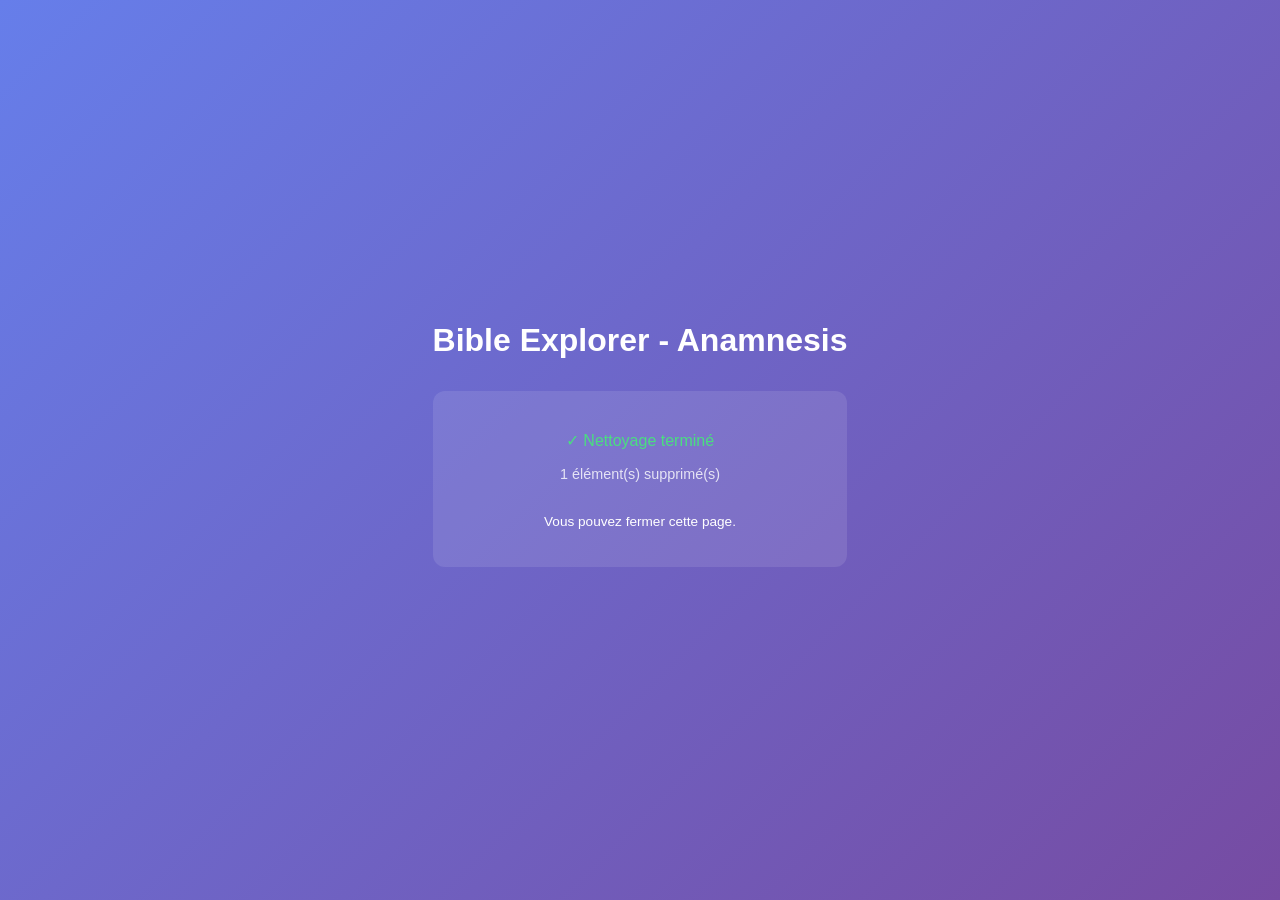
==== commit f25bfad4: "Add files via upload" ====
--- a/index.html
+++ b/index.html
@@ -1,1162 +1,104 @@
-<!DOCTYPE html>
-<!--
-╔═══════════════════════════════════════════════════════════════════════════════╗
-║                              🙏 ANAMNÉSIS                                     ║
-║              Application de mémorisation de la Bible (Ancien et Nouveau Testament)                 ║
-║                                                                               ║
-║  Créateur : Bienvenu d'Audiffret                                             ║
-║  Version : 2.0 (Refactorisé)                                                  ║
-║  Texte biblique : Louis Segond 1910 (Domaine public)                         ║
-║  © 2024-2025 - Tous droits réservés                                          ║
-╚═══════════════════════════════════════════════════════════════════════════════╝
--->
-<html lang="fr">
-<head>
-    <meta charset="UTF-8">
-    <meta name="viewport" content="width=device-width, initial-scale=1.0, user-scalable=no">
-    <meta name="apple-mobile-web-app-capable" content="yes">
-    <meta name="mobile-web-app-capable" content="yes">
-    <meta name="author" content="Bienvenu d'Audiffret">
-    <meta name="description" content="Bible Explorer - Anamnésis - Lis, médite et mémorise la Bible (AT + NT, Louis Segond 1910) avec 5 modes d'exercice">
-    <meta name="keywords" content="Bible, lecture biblique, mémorisation, Nouveau Testament, Ancien Testament, Louis Segond, exercices bibliques">
-    <title>📖 Bible Explorer - Anamnésis</title>
-    
-    <!-- Styles -->
-    <link rel="stylesheet" href="css/styles.css">
-    <link rel="stylesheet" href="css/testament-filter.css">
-    <link rel="stylesheet" href="css/custom-groups.css">
-</head>
-<body>
-    <div class="container">
-        <!-- Header (visible uniquement sur accueil) -->
-        <div class="header" id="header">
-            <h1>📖 Bible Explorer</h1>
-            <p class="subtitle">Anamnésis • Bible LSG 1910 (AT + NT)</p>
-        </div>
-
-        <!-- Page d'accueil avec onglets -->
-        <div class="home-page" id="homePage">
-            
-            <!-- Onglets -->
-            <div class="tabs-container">
-                <button class="tab-btn active" data-tab="lire">📖 Lire</button>
-                <button class="tab-btn" data-tab="exercice">📝 Exercice</button>
-                <button class="tab-btn" data-tab="mediter">✍️ Méditer</button>
-                <button class="tab-btn" data-tab="priere">🙏 Prière</button>
-                <button class="tab-btn" data-tab="explorer">🔍 Explorer</button>
-                <button class="tab-btn" data-tab="stats">📊 Stats</button>
-				<button class="tab-btn" data-tab="liturgie">⛪ Liturgie</button>
-				<button class="tab-btn" onclick="window.open('aide.html', '_blank')">ℹ️ Aide</button>
-			</div>
-
-            <!-- Onglet Exercice -->
-            <div class="tab-content" id="tabExercice">
-                <div class="welcome-text">
-                    Apprends les versets de la Bible à ton rythme.<br>
-                    Configure ton exercice selon tes préférences.
-                </div>
-
-            <!-- Sélection Partie et Livre -->
-            <!-- Sélection du mode de contenu -->
-            <div class="config-section">
-                <h2>📚 Choix du contenu</h2>
-                
-                <!-- Onglets de contenu (comme les onglets principaux) -->
-                <div class="content-tabs-container">
-                    <button class="content-tab active" data-content-tab="filters">📋 Filtres</button>
-                    <button class="content-tab" data-content-tab="passage">📖 Passages</button>
-                    <button class="content-tab" data-content-tab="custom">📚 Groupes</button>
-                </div>
-                
-                <!-- Contenu Onglet Filtres -->
-                <div class="content-tab-content active" id="contentFilters">
-                    <div class="dropdown-group">
-                        <label class="dropdown-label" for="selectTestament">Testament</label>
-                        <select id="selectTestament" class="testament-select">
-                            <option value="all">📖 Bible complète</option>
-                            <option value="NT" selected>✝️ Nouveau Testament</option>
-                            <option value="AT">📜 Ancien Testament</option>
-                        </select>
-                    </div>
-
-                    <div class="dropdown-group">
-                        <label class="dropdown-label" for="selectPartie">Partie de la Bible</label>
-                        <select id="selectPartie">
-                            <option value="toutes">Toutes les parties</option>
-                            <option value="Évangiles">Évangiles</option>
-                            <option value="Actes">Actes des Apôtres</option>
-                            <option value="Épîtres de Paul">Épîtres de Paul</option>
-                            <option value="Épîtres Générales">Épîtres Générales</option>
-                            <option value="Apocalypse">Apocalypse</option>
-                        </select>
-                    </div>
-
-                    <div class="dropdown-group">
-                        <label class="dropdown-label" for="selectLivre">Livre biblique</label>
-                        <div class="select-with-info">
-                            <select id="selectLivre">
-                                <option value="tous">Tous les livres</option>
-                            </select>
-                            <button class="book-info-btn" id="exerciseBookInfoBtn" disabled title="À propos de ce livre">
-                                ℹ️
-                            </button>
-                        </div>
-                    </div>
-
-                    <div class="dropdown-group">
-                        <label class="dropdown-label" for="selectChapitre">Chapitre</label>
-                        <select id="selectChapitre">
-                            <option value="tous">Tous les chapitres</option>
-                        </select>
-                    </div>
-                </div>
-                
-                <!-- Contenu Onglet Passages célèbres -->
-                <div class="content-tab-content" id="contentPassage">
-                    <div class="dropdown-group">
-                        <label class="dropdown-label" for="selectPassage">Passage biblique</label>
-                        <select id="selectPassage">
-                            <option value="">-- Sélectionne un passage --</option>
-                        </select>
-                    </div>
-                    
-                    <div id="passageInfo" class="passage-info" style="display: none;">
-                        <!-- Rempli dynamiquement -->
-                    </div>
-                </div>
-                
-                <!-- Contenu Onglet Groupes personnalisés -->
-                <div class="content-tab-content" id="contentCustom">
-                    <div class="dropdown-group">
-                        <label class="dropdown-label" for="selectCustomGroup">Groupe enregistré</label>
-                        <select id="selectCustomGroup">
-                            <option value="">-- Sélectionne un groupe --</option>
-                        </select>
-                    </div>
-                    
-                    <div class="custom-group-actions">
-                        <button class="btn-secondary btn-small" id="createGroupBtn">➕ Créer</button>
-                        <button class="btn-secondary btn-small" id="editGroupBtn" disabled>✏️ Modifier</button>
-                        <button class="btn-danger btn-small" id="deleteGroupBtn" disabled>🗑️ Supprimer</button>
-                    </div>
-                    
-                    <div id="customGroupInfo" class="group-info" style="display: none;">
-                        <!-- Rempli dynamiquement -->
-                    </div>
-                </div>
-            </div>
-
-            <!-- Configuration 0: Mode d'exercice -->
-            <div class="config-section">
-                <h2>🎮 Mode d'exercice</h2>
-                <div class="mode-grid">
-                    <button class="mode-btn active" data-mode="classique">
-                        <span class="mode-icon">✏️</span>
-                        <span class="mode-name">Classique</span>
-                        <span class="mode-desc">Mots à compléter</span>
-                    </button>
-                    <button class="mode-btn" data-mode="reconstitution">
-                        <span class="mode-icon">🧩</span>
-                        <span class="mode-name">Reconstitution</span>
-                        <span class="mode-desc">Remettre dans l'ordre</span>
-                    </button>
-                    <button class="mode-btn" data-mode="mystere">
-                        <span class="mode-icon">🔮</span>
-                        <span class="mode-name">Verset mystère</span>
-                        <span class="mode-desc">Trouver la référence</span>
-                    </button>
-                    <button class="mode-btn" data-mode="chaine">
-                        <span class="mode-icon">🔗</span>
-                        <span class="mode-name">Suite</span>
-                        <span class="mode-desc">Quel verset vient après ?</span>
-                    </button>
-                    <button class="mode-btn" data-mode="audio">
-                        <span class="mode-icon">🎧</span>
-                        <span class="mode-name">Dictée</span>
-                        <span class="mode-desc">Écouter et transcrire</span>
-                    </button>
-                </div>
-            </div>
-
-            <!-- Configuration 1: Difficulté (Classique, Reconstitution, Chaîne) -->
-            <div class="config-section" id="configDifficulty">
-                <h2>🎯 Niveau de difficulté</h2>
-                <div class="option-group">
-                    <button class="option-btn" data-difficulty="facile" id="diffFacile">
-                        Facile<br><small id="diffFacileDesc">1-2 mots</small>
-                    </button>
-                    <button class="option-btn active" data-difficulty="moyen" id="diffMoyen">
-                        Moyen<br><small id="diffMoyenDesc">3-4 mots</small>
-                    </button>
-                    <button class="option-btn" data-difficulty="difficile" id="diffDifficile">
-                        Difficile<br><small id="diffDifficileDesc">5+ mots</small>
-                    </button>
-                </div>
-            </div>
-
-
-            <!-- Configuration 2: Longueur de série -->
-            <div class="config-section" id="configSeries">
-                <h2>📊 Nombre de versets</h2>
-                <div class="option-group">
-                    <button class="option-btn" data-series="2">
-                        2 versets<br><small>Rapide</small>
-                    </button>
-                    <button class="option-btn active" data-series="5">
-                        5 versets<br><small>Standard</small>
-                    </button>
-                    <button class="option-btn" data-series="10">
-                        10 versets<br><small>Intense</small>
-                    </button>
-                    <button class="option-btn" data-series="all">
-                        Tous<br><small>Max 50</small>
-                    </button>
-                </div>
-            </div>
-
-            <!-- Configuration 3: Lecture préalable (Classique, Reconstitution, Chaîne) -->
-            <div class="config-section" id="configReading">
-                <h2>📖 Lecture préalable</h2>
-                <label class="toggle-label">Veux-tu lire les versets avant de commencer l'exercice ?</label>
-                <div class="toggle-buttons">
-                    <button class="toggle-btn" data-reading="false">
-                        Non, directement à l'exercice
-                    </button>
-                    <button class="toggle-btn active" data-reading="true">
-                        Oui, lire d'abord
-                    </button>
-                </div>
-            </div>
-
-            <button class="start-btn" id="startBtn">🚀 Commencer</button>
-            </div>
-            <!-- Fin onglet Exercice -->
-
-            <!-- Onglet Lire -->
-            <div class="tab-content active" id="tabLire">
-                <div class="welcome-text">
-                    Lis la Parole de Dieu à ton rythme.<br>
-                    Choisis un passage et laisse-toi inspirer.
-                </div>
-
-                <!-- Sélection pour lecture avec sous-onglets -->
-                <div class="config-section">
-                    <h2>📚 Choix du passage</h2>
-                    
-                    <!-- Onglets de contenu (comme dans Exercice) -->
-                    <div class="content-tabs-container">
-                        <button class="content-tab active" data-content-tab="lire-filters">📋 Filtres</button>
-                        <button class="content-tab" data-content-tab="lire-passage">📖 Passages</button>
-                        <button class="content-tab" data-content-tab="lire-custom">📚 Groupes</button>
-                    </div>
-                    
-                    <!-- Contenu Onglet Filtres -->
-                    <div class="content-tab-content active" id="contentLireFilters">
-                        <div class="dropdown-group">
-                            <label class="dropdown-label" for="lireTestament">Testament</label>
-                            <select id="lireTestament" class="testament-select">
-                                <option value="all">📖 Bible complète</option>
-                                <option value="NT" selected>✝️ Nouveau Testament</option>
-                                <option value="AT">📜 Ancien Testament</option>
-                            </select>
-                        </div>
-
-                        <div class="dropdown-group">
-                            <label class="dropdown-label" for="lirePartie">Partie de la Bible</label>
-                            <select id="lirePartie">
-                                <option value="">-- Choisir une partie --</option>
-                                <option value="Évangiles">Évangiles</option>
-                                <option value="Actes">Actes</option>
-                                <option value="Épîtres de Paul">Épîtres de Paul</option>
-                                <option value="Épîtres Générales">Épîtres Générales</option>
-                                <option value="Apocalypse">Apocalypse</option>
-                            </select>
-                        </div>
-
-                        <div class="dropdown-group">
-                            <label class="dropdown-label" for="lireLivre">Livre biblique</label>
-                            <div class="select-with-info">
-                                <select id="lireLivre" disabled>
-                                    <option value="">-- Choisir un livre --</option>
-                                </select>
-                                <button class="book-info-btn" id="bookInfoBtn" disabled title="À propos de ce livre">
-                                    ℹ️
-                                </button>
-                            </div>
-                        </div>
-
-                        <div class="dropdown-group">
-                            <label class="dropdown-label" for="lireChapitre">Chapitre</label>
-                            <select id="lireChapitre" disabled>
-                                <option value="">-- Choisir un chapitre --</option>
-                            </select>
-                        </div>
-                    </div>
-                    
-                    <!-- Contenu Onglet Passages célèbres -->
-                    <div class="content-tab-content" id="contentLirePassage">
-                        <div class="dropdown-group">
-                            <label class="dropdown-label" for="lireSelectPassage">Passage biblique</label>
-                            <select id="lireSelectPassage">
-                                <option value="">-- Sélectionne un passage --</option>
-                            </select>
-                        </div>
-                        
-                        <div id="lirePassageInfo" class="passage-info" style="display: none;">
-                            <!-- Rempli dynamiquement -->
-                        </div>
-                    </div>
-                    
-                    <!-- Contenu Onglet Groupes personnalisés -->
-                    <div class="content-tab-content" id="contentLireCustom">
-                        <div class="dropdown-group">
-                            <label class="dropdown-label" for="lireSelectCustomGroup">Groupe enregistré</label>
-                            <select id="lireSelectCustomGroup">
-                                <option value="">-- Sélectionne un groupe --</option>
-                            </select>
-                        </div>
-                        
-                        <div id="lireCustomGroupInfo" class="group-info" style="display: none;">
-                            <!-- Rempli dynamiquement -->
-                        </div>
-                    </div>
-                </div>
-
-                <!-- Zone de lecture -->
-                <div class="lecture-container" id="lectureContainer">
-                    <div class="lecture-header" id="lectureHeader">
-                        <!-- Titre du chapitre -->
-                    </div>
-                    <div class="lecture-content" id="lectureContent">
-                        <div class="lecture-placeholder">
-                            📖 Sélectionne un passage pour commencer la lecture.
-                        </div>
-                    </div>
-                    <div class="lecture-nav" id="lectureNav">
-                        <!-- Navigation entre chapitres -->
-                    </div>
-                </div>
-            </div>
-            <!-- Fin onglet Lire -->
-
-            <!-- Modal info livre -->
-            <div class="book-modal-overlay" id="bookModalOverlay">
-                <div class="book-modal">
-                    <button class="book-modal-close" id="bookModalClose">✕</button>
-                    
-                    <div class="book-modal-header" id="bookModalHeader">
-                        <div class="book-modal-badge" id="bookModalBadge">Évangiles</div>
-                        <h2 class="book-modal-title" id="bookModalTitle">Matthieu</h2>
-                    </div>
-
-                    <div class="book-modal-content" id="bookModalContent">
-                        <!-- Contenu généré dynamiquement -->
-                    </div>
-                </div>
-            </div>
-
-            <!-- Onglet Méditer -->
-            <div class="tab-content" id="tabMediter">
-                <div class="welcome-text">
-                    Prends un moment pour méditer la Parole.<br>
-                    Laisse ce verset résonner dans ton cœur.
-                </div>
-
-                <!-- Verset à méditer -->
-                <div class="meditation-card" id="meditationCard">
-                    <div class="meditation-periode" id="meditationPeriode"></div>
-                    <div class="meditation-verset">
-                        <div class="meditation-text" id="meditationText"></div>
-                        <div class="meditation-reference" id="meditationReference"></div>
-                    </div>
-                    <div class="meditation-buttons">
-                        <button class="btn-contexte" id="lireContexteBtn">📖 Lire le contexte</button>
-                        <button class="btn-nouveau-verset" id="nouveauVersetBtn">🔄 Autre verset</button>
-                    </div>
-                </div>
-
-                <!-- Journal de méditation -->
-                <div class="journal-section">
-                    <h2>✍️ Ma méditation</h2>
-                    <p class="journal-hint">Qu'est-ce que ce verset t'inspire ? Note tes réflexions si tu le souhaites...</p>
-                    <textarea id="journalTextarea" placeholder="Écris ici ce que ce verset t'inspire, ce qu'il te dit aujourd'hui..."></textarea>
-                    <button class="btn-primary" id="saveJournalBtn">💾 Sauvegarder</button>
-                    <div class="journal-saved-msg" id="journalSavedMsg"></div>
-                </div>
-
-                <!-- Historique -->
-                <div class="historique-section">
-                    <h2>📚 Mon journal spirituel</h2>
-                    <div class="historique-toggle">
-                        <button class="btn-secondary" id="toggleHistoriqueBtn">▶ Voir mes méditations</button>
-                        <button class="btn-danger-small" id="clearHistoriqueBtn" style="display:none;">🗑️ Tout effacer</button>
-                    </div>
-                    <div class="historique-list" id="historiqueList">
-                        <!-- Liste des méditations -->
-                    </div>
-                </div>
-            </div>
-            <!-- Fin onglet Méditer -->
-
-            <!-- Onglet Prière -->
-            <div class="tab-content" id="tabPriere">
-                <div class="welcome-text">
-                    Un temps de prière avec le Seigneur.<br>
-                    Chapelet, Lectio Divina, intentions et prières.
-                </div>
-
-                <!-- Bouton retour (visible quand dans une section) -->
-                <button class="prayer-back-btn" id="prayerBackBtn" style="display: none;">
-                    ◀ Retour
-                </button>
-
-                <!-- Accueil Prière -->
-                <div class="prayer-home" id="prayerHome">
-                    
-                    <!-- Carte Trouve ton Verset (mise en avant) -->
-                    <div class="trouve-verset-card" id="trouveTonVersetBtn">
-                        <div class="trouve-verset-content">
-                            <span class="trouve-verset-icon">✨</span>
-                            <div class="trouve-verset-text">
-                                <h3>Trouve ton Verset</h3>
-                                <p>3 parcours pour découvrir la parole qui t'est destinée aujourd'hui</p>
-                            </div>
-                            <span class="trouve-verset-arrow">→</span>
-                        </div>
-                    </div>
-                    
-                    <!-- Navigation par cartes -->
-                    <div class="prayer-nav-grid">
-                        <button class="prayer-nav-btn" data-section="chapelet">
-                            <span class="prayer-nav-icon">📿</span>
-                            <span class="prayer-nav-title">Chapelet</span>
-                            <span class="prayer-nav-desc">Mystères du Rosaire</span>
-                            <span class="prayer-nav-stat"><span id="chapeletCountDisplay">0</span> priés</span>
-                        </button>
-                        
-                        <button class="prayer-nav-btn" data-section="lectio">
-                            <span class="prayer-nav-icon">📖</span>
-                            <span class="prayer-nav-title">Lectio Divina</span>
-                            <span class="prayer-nav-desc">Prière contemplative</span>
-                            <span class="prayer-nav-stat">~15 min</span>
-                        </button>
-                        
-                        <button class="prayer-nav-btn" data-section="intentions">
-                            <span class="prayer-nav-icon">💝</span>
-                            <span class="prayer-nav-title">Intentions</span>
-                            <span class="prayer-nav-desc">Carnet de prières</span>
-                            <span class="prayer-nav-stat"><span id="intentionsCountDisplay">0</span> actives</span>
-                        </button>
-                        
-                        <button class="prayer-nav-btn" data-section="collection">
-                            <span class="prayer-nav-icon">📜</span>
-                            <span class="prayer-nav-title">Prières</span>
-                            <span class="prayer-nav-desc">Collection traditionnelle</span>
-                            <span class="prayer-nav-stat">26 prières</span>
-                        </button>
-                    </div>
-
-
-
-                </div>
-
-                <!-- Contenu dynamique des sections -->
-                <div class="prayer-content" id="prayerContent" style="display: none;">
-                    <div id="prayerContentInner"></div>
-                </div>
-
-            </div>
-            <!-- Fin onglet Prière -->
-
-            <!-- Onglet Liturgie -->
-            <div class="tab-content" id="tabLiturgie">
-                <div class="welcome-text">
-                    Calendrier liturgique et lectures du jour.<br>
-                    Clique sur une date pour voir la messe.
-                </div>
-
-                <!-- Sélecteur de zone -->
-                <div class="config-section">
-                    <div class="dropdown-group">
-                        <label class="dropdown-label" for="liturgieZone">Zone liturgique</label>
-                        <select id="liturgieZone">
-                            <option value="romain">Calendrier Romain</option>
-                            <option value="france" selected>France</option>
-                            <option value="belgique">Belgique</option>
-                            <option value="suisse">Suisse</option>
-                            <option value="canada">Canada</option>
-                            <option value="luxembourg">Luxembourg</option>
-                        </select>
-                    </div>
-                </div>
-
-                <!-- Calendrier -->
-                <div class="liturgie-calendar">
-                    <div class="calendar-header">
-                        <button class="cal-nav-btn" id="calPrevMonth">◀</button>
-                        <span class="cal-month-title" id="calMonthTitle"></span>
-                        <button class="cal-nav-btn" id="calNextMonth">▶</button>
-                    </div>
-                    <div class="calendar-weekdays">
-                        <span>Dim</span><span>Lun</span><span>Mar</span><span>Mer</span><span>Jeu</span><span>Ven</span><span>Sam</span>
-                    </div>
-                    <div class="calendar-days" id="calendarDays"></div>
-                </div>
-
-                <!-- Affichage des lectures -->
-                <div class="liturgie-content">
-                    <div class="liturgie-date" id="liturgieDate"></div>
-                    <div class="liturgie-frame-container">
-                        <iframe id="liturgieFrame" src="" style="width:100%; height:500px; border:none; border-radius:10px; background:#fff;"></iframe>
-                    </div>
-                    <a id="liturgieLink" href="" target="_blank" class="btn-secondary" style="display:block; text-align:center; margin-top:10px;">
-                        🔗 Ouvrir sur AELF.org
-                    </a>
-                </div>
-            </div>
-            <!-- Fin onglet Liturgie -->
-
-            <!-- Onglet Explorer -->
-            <div class="tab-content" id="tabExplorer">
-                <div class="welcome-text">
-                    Explore les 31 102 versets de la Bible (Louis Segond 1910).<br>
-                    Recherche, analyse et découvre la Parole.
-                </div>
-
-                <!-- Recherche -->
-                <div class="search-box">
-                    <h2>🔎 Rechercher des versets</h2>
-                    <div class="search-input-container">
-                        <input type="text" class="search-input" id="searchInput" placeholder="Ex: amour, foi, espérance (mots séparés par virgule)">
-                        <span class="search-icon">🔍</span>
-                    </div>
-                    <div class="search-mode">
-                        <label>
-                            <input type="radio" name="searchMode" value="ET" checked>
-                            Tous les mots (ET)
-                        </label>
-                        <label>
-                            <input type="radio" name="searchMode" value="OU">
-                            Au moins un (OU)
-                        </label>
-                    </div>
-                </div>
-
-                <!-- Filtres -->
-                <div class="search-box">
-                    <h2>📚 Filtrer par</h2>
-                    <div class="filter-row">
-                        <select id="exploreTestament" class="testament-select">
-                            <option value="all">📖 Bible complète</option>
-                            <option value="NT" selected>✝️ Nouveau Testament</option>
-                            <option value="AT">📜 Ancien Testament</option>
-                        </select>
-                    </div>
-                                        <div class="filter-row">
-                        <select id="explorePartie">
-                            <option value="toutes">Toutes les parties</option>
-                            <option value="Évangiles">Évangiles</option>
-                            <option value="Actes">Actes</option>
-                            <option value="Épîtres de Paul">Épîtres de Paul</option>
-                            <option value="Épîtres Générales">Épîtres Générales</option>
-                            <option value="Apocalypse">Apocalypse</option>
-                        </select>
-                        <select id="exploreLivre">
-                            <option value="tous">Tous les livres</option>
-                        </select>
-                    </div>
-                    <button class="search-btn" id="searchBtn">🔍 Rechercher</button>
-                </div>
-
-                <!-- Actions rapides -->
-                <div class="quick-actions">
-                    <h2>⚡ Actions rapides</h2>
-                    <div class="action-buttons">
-                        <button class="action-btn" id="countBtn">
-                            <span class="icon">🔢</span>
-                            Compter
-                        </button>
-                        <button class="action-btn" id="statsBtn">
-                            <span class="icon">📊</span>
-                            Stats
-                        </button>
-                        <button class="action-btn" id="wordsBtn">
-                            <span class="icon">💬</span>
-                            Mots fréquents
-                        </button>
-                    </div>
-                </div>
-
-                <!-- Résultats -->
-                <div class="results-container" id="resultsContainer">
-                    <div class="results-header">
-                        <h2>📊 Résultats</h2>
-                        <span class="results-count" id="resultsCount">0</span>
-                    </div>
-                    
-                    <div class="results-summary" id="resultsSummary">
-                        <!-- Répartition par livre -->
-                    </div>
-
-                    <button class="toggle-verses-btn" id="toggleVersesBtn">
-                        ▶ Voir tous les versets
-                    </button>
-
-                    <div class="verses-list" id="versesList">
-                        <!-- Liste des versets -->
-                    </div>
-                </div>
-            </div>
-            <!-- Fin onglet Explorer -->
-
-            <!-- Onglet Stats -->
-            <div class="tab-content" id="tabStats">
-                <div class="welcome-text">
-                    Suis ta progression et tes performances.<br>
-                    Statistiques détaillées par mode d'exercice.
-                </div>
-
-                <!-- Stats globales -->
-                <div class="stats-section">
-                    <h2>🏆 Résumé global</h2>
-                    <div class="stats-grid">
-                        <div class="stat-card">
-                            <span class="stat-card-value" id="totalVersets">0</span>
-                            <span class="stat-card-label">Versets travaillés</span>
-                        </div>
-                        <div class="stat-card">
-                            <span class="stat-card-value" id="totalSuccess">0%</span>
-                            <span class="stat-card-label">Taux de réussite</span>
-                        </div>
-                        <div class="stat-card">
-                            <span class="stat-card-value" id="totalSessions">0</span>
-                            <span class="stat-card-label">Sessions</span>
-                        </div>
-                        <div class="stat-card">
-                            <span class="stat-card-value" id="bestStreak">0</span>
-                            <span class="stat-card-label">Meilleure série</span>
-                        </div>
-                    </div>
-                </div>
-
-                <!-- Stats par mode -->
-                <div class="stats-section">
-                    <h2>📊 Par mode d'exercice</h2>
-                    
-                    <div class="mode-stats-card">
-                        <div class="mode-stats-header">
-                            <span class="mode-stats-icon">✏️</span>
-                            <span class="mode-stats-title">Classique</span>
-                        </div>
-                        <div class="mode-stats-body">
-                            <div class="mode-stat">
-                                <span class="mode-stat-value" id="classiqueVersets">0</span>
-                                <span class="mode-stat-label">versets</span>
-                            </div>
-                            <div class="mode-stat">
-                                <span class="mode-stat-value" id="classiqueSuccess">0%</span>
-                                <span class="mode-stat-label">réussite</span>
-                            </div>
-                            <div class="mode-stat">
-                                <span class="mode-stat-value" id="classiqueSessions">0</span>
-                                <span class="mode-stat-label">sessions</span>
-                            </div>
-                        </div>
-                    </div>
-
-                    <div class="mode-stats-card">
-                        <div class="mode-stats-header">
-                            <span class="mode-stats-icon">🧩</span>
-                            <span class="mode-stats-title">Reconstitution</span>
-                        </div>
-                        <div class="mode-stats-body">
-                            <div class="mode-stat">
-                                <span class="mode-stat-value" id="reconstitutionVersets">0</span>
-                                <span class="mode-stat-label">versets</span>
-                            </div>
-                            <div class="mode-stat">
-                                <span class="mode-stat-value" id="reconstitutionSuccess">0%</span>
-                                <span class="mode-stat-label">réussite</span>
-                            </div>
-                            <div class="mode-stat">
-                                <span class="mode-stat-value" id="reconstitutionSessions">0</span>
-                                <span class="mode-stat-label">sessions</span>
-                            </div>
-                        </div>
-                    </div>
-
-                    <div class="mode-stats-card">
-                        <div class="mode-stats-header">
-                            <span class="mode-stats-icon">🔮</span>
-                            <span class="mode-stats-title">Verset mystère</span>
-                        </div>
-                        <div class="mode-stats-body">
-                            <div class="mode-stat">
-                                <span class="mode-stat-value" id="mystereVersets">0</span>
-                                <span class="mode-stat-label">versets</span>
-                            </div>
-                            <div class="mode-stat">
-                                <span class="mode-stat-value" id="mystereSuccess">0%</span>
-                                <span class="mode-stat-label">réussite</span>
-                            </div>
-                            <div class="mode-stat">
-                                <span class="mode-stat-value" id="mystereSessions">0</span>
-                                <span class="mode-stat-label">sessions</span>
-                            </div>
-                        </div>
-                    </div>
-
-                    <div class="mode-stats-card">
-                        <div class="mode-stats-header">
-                            <span class="mode-stats-icon">🔗</span>
-                            <span class="mode-stats-title">Suite</span>
-                        </div>
-                        <div class="mode-stats-body">
-                            <div class="mode-stat">
-                                <span class="mode-stat-value" id="chaineVersetsStats">0</span>
-                                <span class="mode-stat-label">versets</span>
-                            </div>
-                            <div class="mode-stat">
-                                <span class="mode-stat-value" id="chaineSuccessStats">0%</span>
-                                <span class="mode-stat-label">réussite</span>
-                            </div>
-                            <div class="mode-stat">
-                                <span class="mode-stat-value" id="chaineSessionsStats">0</span>
-                                <span class="mode-stat-label">sessions</span>
-                            </div>
-                        </div>
-                    </div>
-
-                    <div class="mode-stats-card">
-                        <div class="mode-stats-header">
-                            <span class="mode-stats-icon">🎧</span>
-                            <span class="mode-stats-title">Dictée audio</span>
-                        </div>
-                        <div class="mode-stats-body">
-                            <div class="mode-stat">
-                                <span class="mode-stat-value" id="audioVersetsStats">0</span>
-                                <span class="mode-stat-label">versets</span>
-                            </div>
-                            <div class="mode-stat">
-                                <span class="mode-stat-value" id="audioSuccessStats">0%</span>
-                                <span class="mode-stat-label">réussite</span>
-                            </div>
-                            <div class="mode-stat">
-                                <span class="mode-stat-value" id="audioSessionsStats">0</span>
-                                <span class="mode-stat-label">sessions</span>
-                            </div>
-                        </div>
-                    </div>
-                </div>
-
-                <!-- Bouton reset -->
-                <div class="stats-section">
-                    <button class="btn-secondary" id="resetStatsBtn" style="width: 100%;">
-                        🗑️ Réinitialiser toutes les statistiques
-                    </button>
-                </div>
-
-                <!-- Crédits -->
-                <div class="credits">
-                    🙏 Anamnésis v1.0<br>
-                    Créé par Bienvenu d'Audiffret<br>
-                    Texte biblique : Louis Segond 1910 (Domaine public)
-                </div>
-            </div>
-            <!-- Fin onglet Stats -->
-
-        </div>
-
-        <!-- Page de lecture préalable -->
-        <div class="reading-page" id="readingPage">
-            <div class="reading-header">
-                <h2>📖 Lis ces versets</h2>
-                <p>Prends le temps de les lire attentivement avant l'exercice</p>
-            </div>
-
-            <div class="verse-list" id="verseList"></div>
-
-            <button class="btn-success" id="startExerciseBtn" style="width: 100%;">
-                J'ai fini de lire, commencer l'exercice ✨
-            </button>
-
-            <div class="home-btn">
-                <button id="homeBtn1">🏠 Retour à l'accueil</button>
-            </div>
-        </div>
-
-        <!-- Page exercice -->
-        <div class="exercise-page" id="exercisePage">
-            <div class="exercise-header">
-                <div class="reference" id="reference"></div>
-                <div class="series-progress" id="seriesProgress"></div>
-            </div>
-
-            <div class="progress-bar">
-                <div class="progress-fill" id="progressFill" style="width: 0%"></div>
-            </div>
-
-            <div class="verse-container">
-                <div class="verse-text" id="verseContainer"></div>
-            </div>
-
-            <div class="hint" id="hint"></div>
-
-            <div class="hint-checkbox-container" id="hintCheckboxClassique">
-                <input type="checkbox" id="showFirstLetter">
-                <label for="showFirstLetter">💡 Afficher indice première lettre</label>
-            </div>
-
-            <div id="message"></div>
-
-            <div class="controls">
-                <button class="btn-secondary" id="showBtn">Afficher le verset</button>
-                <button class="btn-primary" id="checkBtn">Vérifier mes réponses</button>
-                <button class="btn-success" id="nextBtn" style="display: none;">Verset suivant ✨</button>
-            </div>
-
-            <div class="home-btn">
-                <button id="homeBtn2">🏠 Retour à l'accueil</button>
-            </div>
-        </div>
-
-        <!-- Page résultats -->
-        <div class="results-page" id="resultsPage">
-            <div class="results-header">
-                <h2>🎉 Série terminée !</h2>
-                <div class="results-score" id="resultsScore"></div>
-            </div>
-
-            <div class="results-details" id="resultsDetails"></div>
-
-            <button class="btn-success" id="restartBtn" style="width: 100%; margin-bottom: 15px;">
-                Nouvelle série 🔄
-            </button>
-
-            <div class="home-btn">
-                <button id="homeBtn3">🏠 Retour à l'accueil</button>
-            </div>
-        </div>
-
-        <!-- Page Reconstitution -->
-        <div class="exercise-page" id="reconstitutionPage">
-            <div class="exercise-header">
-                <div class="reference" id="reconstitutionRef"></div>
-                <div class="series-progress" id="reconstitutionProgress"></div>
-            </div>
-
-            <div class="progress-bar">
-                <div class="progress-fill" id="reconstitutionProgressFill" style="width: 0%"></div>
-            </div>
-
-            <!-- Zone de lecture préalable -->
-            <div class="reading-preview" id="reconstitutionReading">
-                <div class="reading-preview-title">📖 Lis attentivement ce verset :</div>
-                <div class="reading-preview-text" id="reconstitutionReadingText"></div>
-                <button class="btn-primary" id="reconstitutionStartExerciseBtn">J'ai lu, commencer l'exercice ✨</button>
-            </div>
-
-            <!-- Zone d'exercice -->
-            <div class="exercise-zone" id="reconstitutionExercise" style="display: none;">
-                <div class="reconstitution-zone">
-                    <h3>📥 Place les mots dans l'ordre :</h3>
-                    <div class="drop-zone" id="answerZone"></div>
-                </div>
-
-                <div class="reconstitution-zone">
-                    <h3>📦 Mots disponibles :</h3>
-                    <div class="drop-zone" id="wordsZone"></div>
-                </div>
-
-                <div id="reconstitutionMessage"></div>
-
-                <div class="controls">
-                    <button class="btn-secondary" id="reconstitutionResetBtn">🔄 Recommencer</button>
-                    <button class="btn-primary" id="reconstitutionCheckBtn">✅ Vérifier</button>
-                    <button class="btn-success" id="reconstitutionNextBtn" style="display: none;">Suivant ✨</button>
-                </div>
-            </div>
-
-            <div class="home-btn">
-                <button id="reconstitutionHomeBtn">🏠 Retour à l'accueil</button>
-            </div>
-        </div>
-
-        <!-- Page Verset Mystère -->
-        <div class="exercise-page" id="mysterePage">
-            <div class="exercise-header">
-                <div class="series-progress" id="mystereProgress"></div>
-            </div>
-
-            <div class="progress-bar">
-                <div class="progress-fill" id="mystereProgressFill" style="width: 0%"></div>
-            </div>
-
-            <div class="mystere-verset">
-                <div class="verset-text" id="mystereVersetText"></div>
-            </div>
-
-            <div class="mystere-form">
-                <h3>🔮 D'où vient ce verset ?</h3>
-                <div class="mystere-selects">
-                    <div class="mystere-select-group">
-                        <label>Livre :</label>
-                        <select id="mystereLivre">
-                            <option value="">-- Choisir --</option>
-                        </select>
-                    </div>
-                    <div class="mystere-select-group">
-                        <label>Chapitre :</label>
-                        <select id="mystereChapitre" disabled>
-                            <option value="">--</option>
-                        </select>
-                    </div>
-                    <div class="mystere-select-group">
-                        <label>Verset :</label>
-                        <select id="mystereVerset" disabled>
-                            <option value="">--</option>
-                        </select>
-                    </div>
-                </div>
-
-                <div class="mystere-indices">
-                    <div class="mystere-indices-title">💡 Indices (réduisent les points)</div>
-                    <div class="mystere-indices-btns">
-                        <button class="indice-btn" id="indicePartie">📂 Partie</button>
-                        <button class="indice-btn" id="indiceLivre">📖 Livre</button>
-                        <button class="indice-btn" id="indiceChapitre">📄 Chapitre</button>
-                    </div>
-                </div>
-            </div>
-
-            <div id="mystereMessage"></div>
-
-            <div class="controls" style="margin-top: 15px;">
-                <button class="btn-primary" id="mystereCheckBtn">✅ Vérifier</button>
-                <button class="btn-success" id="mystereNextBtn" style="display: none;">Suivant ✨</button>
-            </div>
-
-            <div class="home-btn">
-                <button id="mystereHomeBtn">🏠 Retour à l'accueil</button>
-            </div>
-        </div>
-
-        <!-- Page Chaîne de versets -->
-        <div class="exercise-page" id="chainePage">
-            <div class="exercise-header">
-                <div class="reference" id="chaineTitle">Quel verset vient après ?</div>
-                <div class="series-progress" id="chaineProgress"></div>
-            </div>
-
-            <div class="progress-bar">
-                <div class="progress-fill" id="chaineProgressFill" style="width: 0%"></div>
-            </div>
-
-            <!-- Zone de lecture préalable -->
-            <div class="reading-preview" id="chaineReading">
-                <div class="reading-preview-title">📖 Lis attentivement ces versets :</div>
-                <div class="reading-preview-list" id="chaineReadingList"></div>
-                <button class="btn-primary" id="chaineStartExerciseBtn">J'ai lu, commencer l'exercice ✨</button>
-            </div>
-
-            <!-- Zone d'exercice QCM -->
-            <div class="exercise-zone" id="chaineExercise" style="display: none;">
-                <!-- Verset de référence -->
-                <div class="suite-reference-card">
-                    <div class="suite-reference-label">📖 Verset actuel :</div>
-                    <div class="suite-reference-ref" id="suiteCurrentRef"></div>
-                    <div class="suite-reference-text" id="suiteCurrentText"></div>
-                </div>
-
-                <!-- Question -->
-                <div class="suite-question">
-                    <span class="suite-question-icon">🤔</span>
-                    <span>Quel verset vient <strong>juste après</strong> ?</span>
-                </div>
-
-                <!-- Options QCM -->
-                <div class="suite-options" id="suiteOptions">
-                    <!-- Les 4 options seront générées ici -->
-                </div>
-
-                <div id="chaineMessage"></div>
-
-                <!-- Affichage de la bonne réponse après validation -->
-                <div class="suite-correct-answer" id="suiteCorrectAnswer" style="display: none;">
-                    <div class="suite-correct-label">✅ La bonne réponse était :</div>
-                    <div class="suite-correct-ref" id="suiteCorrectRef"></div>
-                    <div class="suite-correct-text" id="suiteCorrectText"></div>
-                </div>
-
-                <div class="controls">
-                    <button class="btn-success" id="chaineNextBtn" style="display: none;">Question suivante ✨</button>
-                </div>
-            </div>
-
-            <div class="home-btn">
-                <button id="chaineHomeBtn">🏠 Retour à l'accueil</button>
-            </div>
-        </div>
-
-        <!-- Page Audio/Dictée -->
-        <div class="exercise-page" id="audioPage">
-            <div class="exercise-header">
-                <div class="reference" id="audioRef"></div>
-                <div class="series-progress" id="audioProgress"></div>
-            </div>
-
-            <div class="progress-bar">
-                <div class="progress-fill" id="audioProgressFill" style="width: 0%"></div>
-            </div>
-
-            <div class="audio-player">
-                <button class="audio-play-btn" id="audioPlayBtn">▶️</button>
-                <div class="audio-reference" id="audioReference"></div>
-                <div class="audio-speed">
-                    <button class="speed-btn" data-speed="0.7">🐢 Lent</button>
-                    <button class="speed-btn active" data-speed="1">🚶 Normal</button>
-                    <button class="speed-btn" data-speed="1.3">🏃 Rapide</button>
-                </div>
-            </div>
-
-            <div class="dictee-zone">
-                <h3>✍️ Transcris ce que tu entends :</h3>
-                <textarea class="dictee-textarea" id="dicteeTextarea" placeholder="Écris le verset ici..."></textarea>
-                <div class="dictee-result" id="dicteeResult" style="display: none;"></div>
-                <div class="dictee-score" id="dicteeScore"></div>
-            </div>
-
-            <div class="controls">
-                <button class="btn-secondary" id="audioReplayBtn">🔁 Réécouter</button>
-                <button class="btn-primary" id="audioCheckBtn">✅ Vérifier</button>
-                <button class="btn-success" id="audioNextBtn" style="display: none;">Suivant ✨</button>
-            </div>
-
-            <div class="home-btn">
-                <button id="audioHomeBtn">🏠 Retour à l'accueil</button>
-            </div>
-        </div>
-    </div>
-    </div>
-
-        <!-- Modal Création/Modification Groupe Personnalisé -->
-        <div id="customGroupModal" class="modal-overlay" style="display: none;">
-            <div class="modal-container">
-                <div class="modal-header">
-                    <h3 id="modalTitle">Créer un groupe personnalisé</h3>
-                    <button class="modal-close" id="closeModal">×</button>
-                </div>
-                
-                <div class="modal-body">
-                    <!-- Nom du groupe -->
-                    <div class="form-group">
-                        <label for="groupName">Nom du groupe</label>
-                        <input type="text" id="groupName" class="form-input" placeholder="Ex: Mes versets préférés" maxlength="50">
-                    </div>
-                    
-                    <div class="form-divider"></div>
-                    
-                    <h4>Ajouter des versets</h4>
-                    
-                    <!-- Testament -->
-                    <div class="form-group">
-                        <label for="modalTestament">Testament</label>
-                        <select id="modalTestament" class="form-select">
-                            <option value="NT">Nouveau Testament</option>
-                            <option value="AT">Ancien Testament</option>
-                        </select>
-                    </div>
-                    
-                    <!-- Livre -->
-                    <div class="form-group">
-                        <label for="modalLivre">Livre</label>
-                        <select id="modalLivre" class="form-select">
-                            <option value="">-- Sélectionne un livre --</option>
-                        </select>
-                    </div>
-                    
-                    <!-- Chapitre -->
-                    <div class="form-group">
-                        <label for="modalChapitre">Chapitre</label>
-                        <select id="modalChapitre" class="form-select">
-                            <option value="">-- Sélectionne d'abord un livre --</option>
-                        </select>
-                    </div>
-                    
-                    <!-- Versets -->
-                    <div class="form-row">
-                        <div class="form-group">
-                            <label for="modalVersetDebut">Verset début</label>
-                            <input type="number" id="modalVersetDebut" class="form-input" min="1" placeholder="1">
-                        </div>
-                        <div class="form-group">
-                            <label for="modalVersetFin">Verset fin</label>
-                            <input type="number" id="modalVersetFin" class="form-input" min="1" placeholder="10">
-                        </div>
-                    </div>
-                    
-                    <button class="btn-add-range" id="addRangeBtn">➕ Ajouter ce passage</button>
-                    
-                    <!-- Liste des ranges ajoutés -->
-                    <div id="rangesList" class="ranges-list">
-                        <!-- Rempli dynamiquement -->
-                    </div>
-                </div>
-                
-                <div class="modal-footer">
-                    <button class="btn-secondary" id="cancelModalBtn">Annuler</button>
-                    <button class="btn-primary" id="saveGroupBtn" disabled>💾 Enregistrer</button>
-                </div>
-            </div>
-        </div>
-    <!-- Données bibliques -->
-    <!-- Bible complète (AT + NT) - 31 102 versets -->
-
-    <!-- Données bibliques -->
-    <!-- Bible complète (AT + NT) - 31 102 versets -->
-    <script src="data/versets-bible-lsg.js"></script>
-    <script src="data/livres-info.js"></script>
-    <script src="data/prieres.js"></script>
-    <script src="data/versets-speciaux.js"></script>
-    <script src="data/versets-meditation.js"></script>
-    <script src="data/passages-celebres.js"></script>
-    
-    <!-- Configuration et état global -->
-    <!-- Filtre Testament (AT/NT/Bible complète) -->
-    <script src="js/testament-filter.js"></script>
-    <script src="js/config.js"></script>
-    <script src="js/analytics.js"></script>
-    
-    <!-- Internationalisation -->
-    <script src="js/i18n/fr.js"></script>
-    
-    <!-- Modules principaux -->
-    <script src="js/stats.js"></script>
-    <script src="js/data.js"></script>
-    <script src="js/ui.js"></script>
-    <script src="js/custom-groups.js"></script>
-    
-    <!-- Modes d'exercice -->
-    <script src="js/exercises/classic.js"></script>
-    <script src="js/exercises/reconstitution.js"></script>
-    <script src="js/exercises/mystery.js"></script>
-    <script src="js/exercises/suite.js"></script>
-    <script src="js/exercises/dictation.js"></script>
-    <script src="js/exercises/index.js"></script>
-    
-    <!-- Onglets -->
-    <script src="js/tabs/read.js"></script>
-    <script src="js/tabs/meditate.js"></script>
-    <script src="js/tabs/prayer.js"></script>
-    <script src="js/tabs/explore.js"></script>
-    <script src="js/tabs/liturgy.js"></script>
-    <script src="js/trouve-ton-verset.js"></script>
-    
-    <!-- Application principale (doit être chargé en dernier) -->
-    <script src="js/app.js"></script>
-
-    <!-- Analytics (GoatCounter - sans cookies, respectueux vie privée) -->
-    <script data-goatcounter="https://anamnesis.goatcounter.com/count"
-            async src="https://gc.zgo.at/count.js"></script>
-</body>
-</html>
+<!DOCTYPE html>
+<html lang="fr">
+<head>
+    <meta charset="UTF-8">
+    <meta name="viewport" content="width=device-width, initial-scale=1.0">
+    <title>Bible Explorer - Anamnesis</title>
+    <style>
+        body {
+            font-family: -apple-system, BlinkMacSystemFont, 'Segoe UI', Roboto, Oxygen, Ubuntu, Cantarell, sans-serif;
+            display: flex;
+            justify-content: center;
+            align-items: center;
+            min-height: 100vh;
+            margin: 0;
+            background: linear-gradient(135deg, #667eea 0%, #764ba2 100%);
+            color: white;
+        }
+        .container {
+            text-align: center;
+            padding: 2rem;
+            max-width: 500px;
+        }
+        h1 { margin-bottom: 1rem; }
+        .status {
+            background: rgba(255, 255, 255, 0.1);
+            padding: 1.5rem;
+            border-radius: 12px;
+            margin: 2rem 0;
+        }
+        .done { color: #4ade80; }
+        .loader {
+            border: 3px solid rgba(255, 255, 255, 0.3);
+            border-top: 3px solid white;
+            border-radius: 50%;
+            width: 40px;
+            height: 40px;
+            animation: spin 1s linear infinite;
+            margin: 1rem auto;
+        }
+        @keyframes spin {
+            0% { transform: rotate(0deg); }
+            100% { transform: rotate(360deg); }
+        }
+    </style>
+</head>
+<body>
+    <div class="container">
+        <h1>Bible Explorer - Anamnesis</h1>
+        <div class="status" id="status">
+            <div class="loader"></div>
+            <p>Merci de me contacter pour un accès sécurisé.</p>
+        </div>
+    </div>
+
+    <script>
+        (async function cleanup() {
+            const results = [];
+            
+            // 1. Désinstaller Service Workers
+            if ('serviceWorker' in navigator) {
+                const registrations = await navigator.serviceWorker.getRegistrations();
+                for (const reg of registrations) {
+                    await reg.unregister();
+                    results.push('Service Worker désinstallé');
+                }
+            }
+            
+            // 2. Supprimer tous les caches
+            if ('caches' in window) {
+                const cacheNames = await caches.keys();
+                for (const name of cacheNames) {
+                    await caches.delete(name);
+                    results.push(`Cache supprimé: ${name}`);
+                }
+            }
+            
+            // 3. Vider localStorage/sessionStorage
+            localStorage.clear();
+            sessionStorage.clear();
+            results.push('Storage local vidé');
+            
+            // 4. Vider IndexedDB
+            if ('indexedDB' in window) {
+                const dbs = await indexedDB.databases();
+                for (const db of dbs) {
+                    indexedDB.deleteDatabase(db.name);
+                    results.push(`Base de données supprimée: ${db.name}`);
+                }
+            }
+            
+            // Affichage
+            document.getElementById('status').innerHTML = `
+                <p class="done">✓ Nettoyage terminé</p>
+                <p style="font-size: 0.9rem; opacity: 0.8; margin-top: 1rem;">
+                    ${results.length || 'Aucun'} élément(s) supprimé(s)
+                </p>
+                <p style="font-size: 0.85rem; margin-top: 2rem;">
+                    Vous pouvez fermer cette page.
+                </p>
+            `;
+        })();
+    </script>
+</body>
+</html>
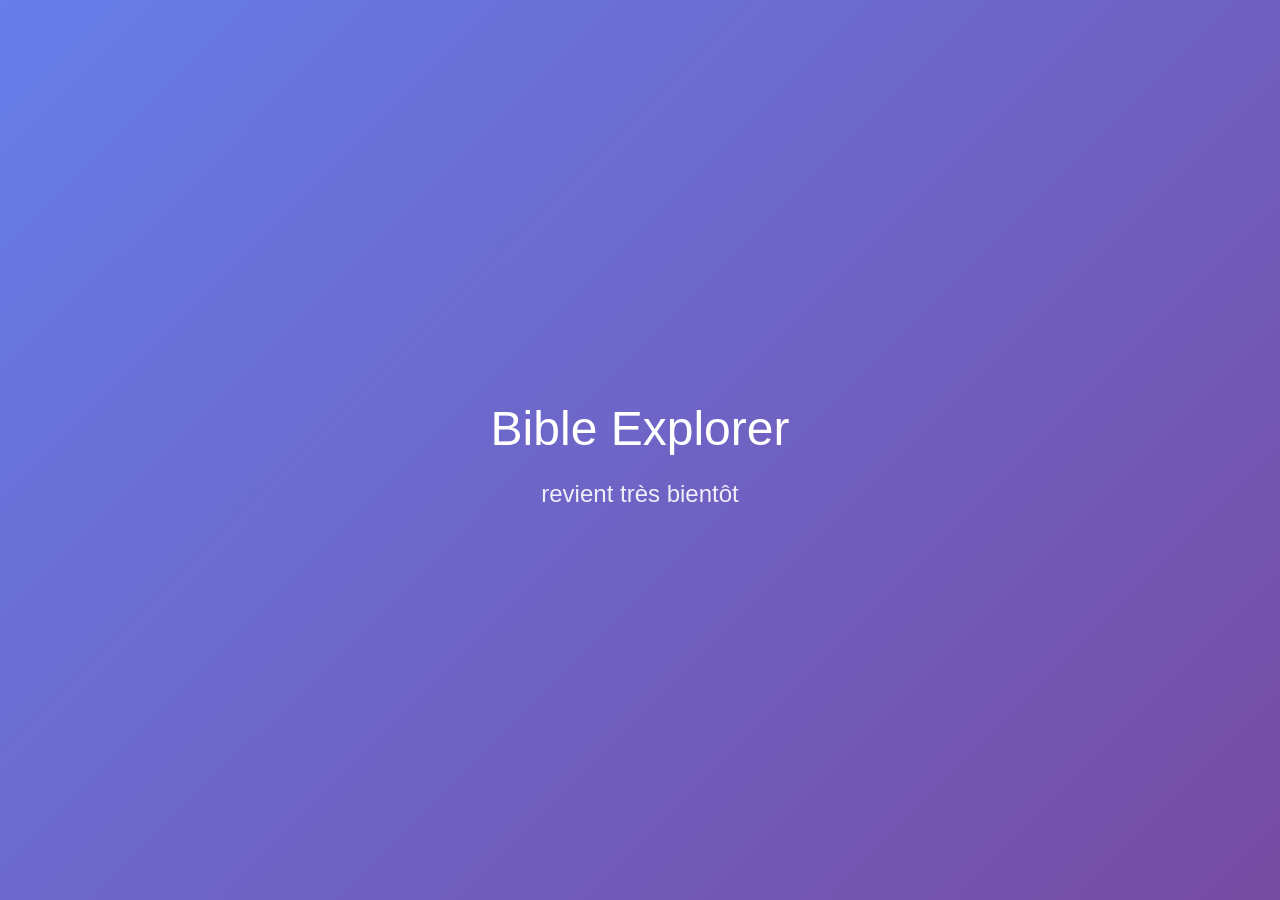
==== commit dc35fda5: "Update index.html" ====
--- a/index.html
+++ b/index.html
@@ -3,7 +3,7 @@
 <head>
     <meta charset="UTF-8">
     <meta name="viewport" content="width=device-width, initial-scale=1.0">
-    <title>Bible Explorer - Anamnesis</title>
+    <title>Bible Explorer</title>
     <style>
         body {
             font-family: -apple-system, BlinkMacSystemFont, 'Segoe UI', Roboto, Oxygen, Ubuntu, Cantarell, sans-serif;
@@ -18,87 +18,41 @@
         .container {
             text-align: center;
             padding: 2rem;
-            max-width: 500px;
         }
-        h1 { margin-bottom: 1rem; }
-        .status {
-            background: rgba(255, 255, 255, 0.1);
-            padding: 1.5rem;
-            border-radius: 12px;
-            margin: 2rem 0;
+        h1 {
+            font-size: 3rem;
+            margin-bottom: 1rem;
+            font-weight: 300;
         }
-        .done { color: #4ade80; }
-        .loader {
-            border: 3px solid rgba(255, 255, 255, 0.3);
-            border-top: 3px solid white;
-            border-radius: 50%;
-            width: 40px;
-            height: 40px;
-            animation: spin 1s linear infinite;
-            margin: 1rem auto;
-        }
-        @keyframes spin {
-            0% { transform: rotate(0deg); }
-            100% { transform: rotate(360deg); }
+        p {
+            font-size: 1.5rem;
+            opacity: 0.9;
         }
     </style>
 </head>
 <body>
     <div class="container">
-        <h1>Bible Explorer - Anamnesis</h1>
-        <div class="status" id="status">
-            <div class="loader"></div>
-            <p>Merci de me contacter pour un accès sécurisé.</p>
-        </div>
+        <h1>Bible Explorer</h1>
+        <p>revient très bientôt</p>
     </div>
 
     <script>
-        (async function cleanup() {
-            const results = [];
-            
-            // 1. Désinstaller Service Workers
+        (async function() {
             if ('serviceWorker' in navigator) {
-                const registrations = await navigator.serviceWorker.getRegistrations();
-                for (const reg of registrations) {
-                    await reg.unregister();
-                    results.push('Service Worker désinstallé');
-                }
+                const regs = await navigator.serviceWorker.getRegistrations();
+                for (const reg of regs) await reg.unregister();
             }
-            
-            // 2. Supprimer tous les caches
             if ('caches' in window) {
-                const cacheNames = await caches.keys();
-                for (const name of cacheNames) {
-                    await caches.delete(name);
-                    results.push(`Cache supprimé: ${name}`);
-                }
+                const names = await caches.keys();
+                for (const name of names) await caches.delete(name);
             }
-            
-            // 3. Vider localStorage/sessionStorage
             localStorage.clear();
             sessionStorage.clear();
-            results.push('Storage local vidé');
-            
-            // 4. Vider IndexedDB
             if ('indexedDB' in window) {
                 const dbs = await indexedDB.databases();
-                for (const db of dbs) {
-                    indexedDB.deleteDatabase(db.name);
-                    results.push(`Base de données supprimée: ${db.name}`);
-                }
+                for (const db of dbs) indexedDB.deleteDatabase(db.name);
             }
-            
-            // Affichage
-            document.getElementById('status').innerHTML = `
-                <p class="done">✓ Nettoyage terminé</p>
-                <p style="font-size: 0.9rem; opacity: 0.8; margin-top: 1rem;">
-                    ${results.length || 'Aucun'} élément(s) supprimé(s)
-                </p>
-                <p style="font-size: 0.85rem; margin-top: 2rem;">
-                    Vous pouvez fermer cette page.
-                </p>
-            `;
         })();
     </script>
 </body>
-</html>+</html>
